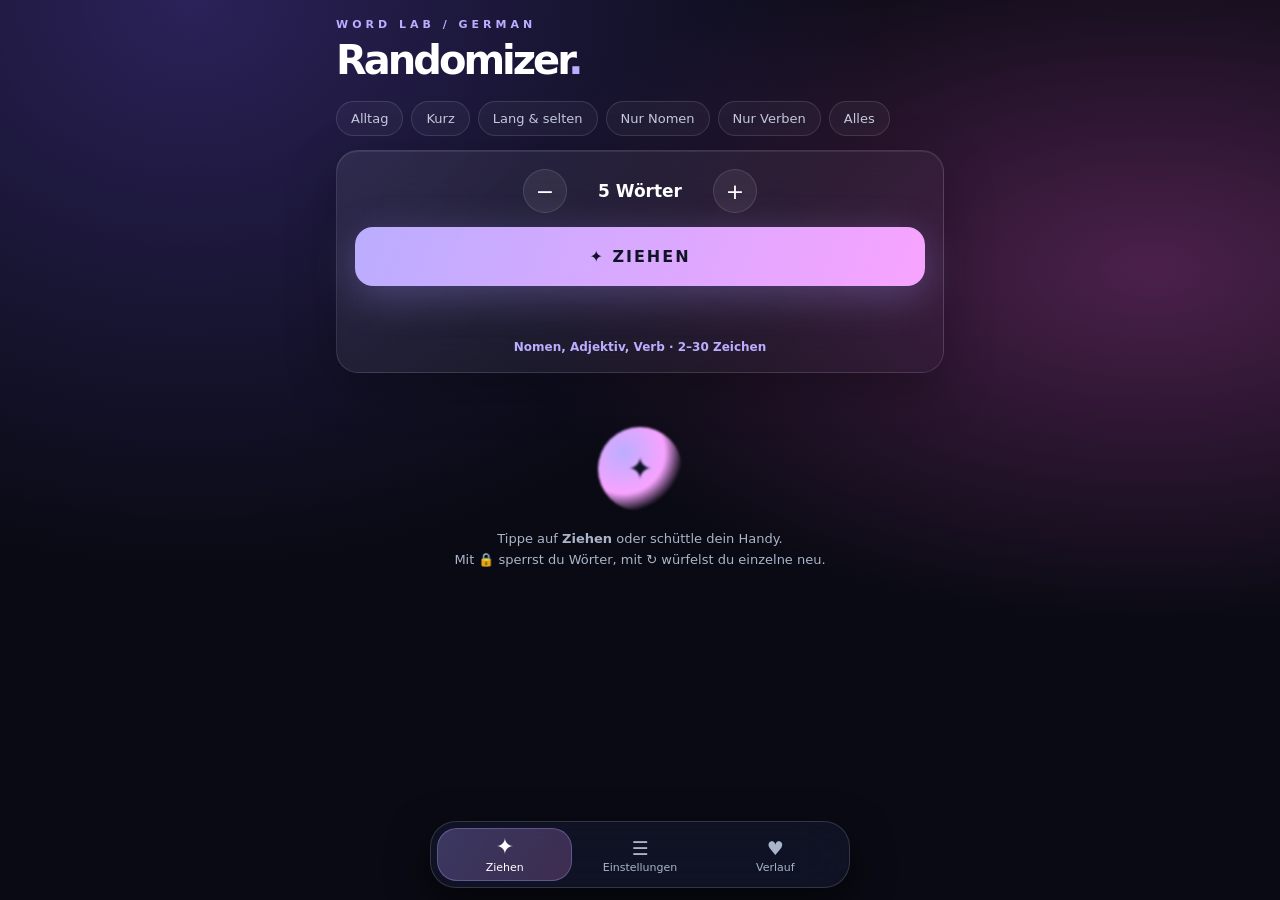
==== index.html @ 1b3cfa59 "Update print statement from 'Hello' to 'Goodbye'" ====
<!DOCTYPE html>
<html lang="de">
<head>
<meta charset="UTF-8">
<meta name="viewport" content="width=device-width,initial-scale=1,maximum-scale=1,viewport-fit=cover">
<meta name="theme-color" content="#090a13">
<title>WORD LAB</title>
<style>
:root{--h:250;--a:hsl(var(--h) 100% 84%);--b:hsl(calc(var(--h) + 45) 100% 82%);--m:#aab5ca;--l:#ffffff1f;--fs:1}
*{box-sizing:border-box;-webkit-tap-highlight-color:transparent}
body{margin:0;color:#fff;font:15px Inter,system-ui,sans-serif;min-height:100dvh;background:radial-gradient(ellipse at 15% 0,hsl(var(--h) 45% 24%),transparent 45%),radial-gradient(ellipse at 90% 30%,hsl(calc(var(--h) + 50) 40% 21%),transparent 40%),#090a13;background-attachment:fixed}
button,input{font:inherit;color:inherit}button{cursor:pointer;border:0;background:none}
.app{max-width:640px;margin:auto;padding:calc(18px + env(safe-area-inset-top)) 16px calc(110px + env(safe-area-inset-bottom))}
.logo{font-size:11px;letter-spacing:4px;color:var(--a);font-weight:800}
h1{font-size:40px;letter-spacing:-3px;margin:6px 0 16px}h1 i{color:var(--a);font-style:normal}
.v{display:none}.v.on{display:block;animation:in .4s both}
.p{padding:18px;border:1px solid var(--l);border-radius:22px;background:linear-gradient(135deg,#ffffff14,#ffffff05);backdrop-filter:blur(24px);-webkit-backdrop-filter:blur(24px);box-shadow:0 16px 50px #0004,inset 0 1px #ffffff15;margin-bottom:14px}
.row{display:flex;align-items:center;justify-content:space-between;gap:10px}
.chips{display:flex;gap:8px;overflow-x:auto;padding:2px 0 14px;scrollbar-width:none}.chips::-webkit-scrollbar{display:none}
.chip,.tg button,.seg button{padding:9px 14px;border-radius:30px;border:1px solid var(--l);background:#ffffff0a;color:#c4cadd;font-size:13px;white-space:nowrap;transition:.25s}
.chip:active,.tg button:active{transform:scale(.94)}
.chip.on,.seg button.on{color:#fff;border-color:var(--a);background:linear-gradient(120deg,hsl(var(--h) 100% 80% / .25),hsl(calc(var(--h) + 45) 100% 80% / .2))}
.sum{font-size:12px;color:var(--m);margin:12px 0 0;text-align:center}.sum b{color:var(--a);font-weight:600;cursor:pointer}
.step{display:flex;align-items:center;justify-content:center;gap:18px;margin-bottom:14px}
.step button{width:44px;height:44px;border-radius:50%;border:1px solid var(--l);background:#ffffff10;font-size:22px;transition:.2s}.step button:active{transform:scale(.85)}
.step strong{min-width:110px;text-align:center;font-size:17px}
.go{position:relative;width:100%;padding:20px;border-radius:18px;background:linear-gradient(110deg,var(--a),var(--b));color:#101426;font-weight:900;font-size:16px;letter-spacing:2px;overflow:hidden;box-shadow:0 10px 40px hsl(var(--h) 100% 80% / .3);transition:transform .15s}
.go:active{transform:scale(.97)}.go:before{content:"";position:absolute;top:0;left:-60%;width:40%;height:100%;background:linear-gradient(100deg,transparent,#fff7,transparent);transform:skewX(-20deg);animation:shine 3.5s infinite}
.go.load{opacity:.7;pointer-events:none}.go.load:after{content:"";display:inline-block;width:14px;height:14px;margin-left:10px;vertical-align:-2px;border:2px solid #1015;border-top-color:#101426;border-radius:50%;animation:rot .7s linear infinite}
.pb{height:4px;background:#ffffff12;border-radius:9px;overflow:hidden;margin-top:12px;opacity:0;transition:.3s}.pb.on{opacity:1}.pb div{height:100%;width:0;background:linear-gradient(90deg,var(--a),var(--b));transition:width .2s}
.st{font-size:12px;color:#9caac3;margin-top:10px;text-align:center;min-height:16px}
#cards{display:grid;grid-template-columns:1fr 1fr;gap:10px;margin-top:6px}
.c{position:relative;min-height:110px;display:flex;flex-direction:column;align-items:center;justify-content:center;text-align:center;padding:14px 10px 40px;border:1px solid #ffffff26;border-radius:20px;background:linear-gradient(140deg,#ffffff1a,#ffffff07);box-shadow:inset 0 1px #ffffff20,0 12px 35px #0003;overflow:hidden;cursor:pointer;animation:wi .45s both;transition:border-color .3s,box-shadow .3s}
.c .w{font-size:calc(clamp(17px,5vw,25px)*var(--fs));font-weight:850;letter-spacing:-1px;overflow-wrap:anywhere}
.c small{font-size:11px;color:#bdc9e1;margin-top:7px;line-height:1.4;display:-webkit-box;-webkit-line-clamp:3;-webkit-box-orient:vertical;overflow:hidden}
.c.spin{border-color:hsl(var(--h) 100% 80% / .5)}.c.spin .w{filter:blur(.6px);color:var(--a)}
[data-anim=reel] .spin .w{animation:slot .14s}[data-anim=flicker] .spin .w{animation:fl .14s}
.c.done{animation:pop .6s;box-shadow:0 0 40px hsl(var(--h) 100% 80% / .35),inset 0 1px #ffffff30}
.c.pin{border-color:var(--b)}
.ac{position:absolute;bottom:4px;left:0;right:0;display:flex;justify-content:center;gap:2px}.ac button{width:38px;height:34px;font-size:16px;opacity:.75;transition:.2s}.ac button:active{transform:scale(1.3)}
.empty{grid-column:1/-1;text-align:center;padding:40px 10px;color:var(--m);font-size:13px;line-height:1.6}
.orb{width:84px;height:84px;margin:0 auto 18px;border-radius:50%;background:radial-gradient(circle at 30% 30%,var(--a),var(--b) 50%,transparent 72%);filter:blur(1px);animation:fl2 4s ease-in-out infinite;display:grid;place-items:center;font-size:30px;color:#101426}
.tools{display:flex;gap:8px;margin-top:12px}.tools button{flex:1;padding:12px;border-radius:13px;background:#ffffff10;border:1px solid var(--l);font-size:13px}
details{border:1px solid var(--l);border-radius:20px;background:linear-gradient(135deg,#ffffff12,#ffffff05);margin-bottom:12px;overflow:hidden}
summary{list-style:none;padding:17px 18px;font-weight:700;display:flex;align-items:center;gap:12px;cursor:pointer}summary::-webkit-details-marker{display:none}
summary em{font-style:normal;width:30px;height:30px;border-radius:10px;display:grid;place-items:center;background:linear-gradient(135deg,hsl(var(--h) 100% 80% / .3),hsl(calc(var(--h) + 45) 100% 80% / .15))}
summary:after{content:"›";margin-left:auto;font-size:22px;color:var(--m);transition:transform .3s}details[open] summary:after{transform:rotate(90deg)}
.bd{padding:0 18px 16px;animation:in .35s both}
.lb{display:block;font-size:12px;color:#b9c5da;margin:16px 0 9px}
.sr{display:flex;justify-content:space-between;align-items:center;padding:13px 0;border-bottom:1px solid #ffffff10;font-size:14px;gap:12px}.sr:last-child{border:0}.sr small{display:block;color:var(--m);font-size:11px;margin-top:3px}
.sw{appearance:none;-webkit-appearance:none;width:46px;height:27px;background:#35394b;border-radius:30px;position:relative;flex-shrink:0;transition:.25s;cursor:pointer}
.sw:before{content:"";position:absolute;width:21px;height:21px;left:3px;top:3px;background:#fff;border-radius:50%;transition:.25s cubic-bezier(.5,1.6,.5,1)}.sw:checked{background:var(--a)}.sw:checked:before{transform:translateX(19px)}
.seg{display:flex;gap:6px;flex-wrap:wrap}
.tg{display:grid;grid-template-columns:1fr 1fr 1fr;gap:8px}.tg button{border-radius:13px;text-align:center;padding:12px 6px}.tg button.on{color:#fff;border-color:var(--a);background:linear-gradient(120deg,hsl(var(--h) 100% 80% / .25),hsl(calc(var(--h) + 45) 100% 80% / .2))}
input[type=range]{width:100%;accent-color:var(--a);height:28px}
.ri{display:flex;justify-content:space-between;color:var(--m);font-size:12px}.ri strong{color:#fff}
.fg{display:grid;grid-template-columns:1fr 1fr;gap:10px}
.fg input{width:100%;padding:12px;border-radius:12px;background:#111a2a;border:1px solid var(--l);outline:0;transition:.2s}.fg input:focus{border-color:var(--a)}.fg span{font-size:11px;color:var(--m);display:block;margin-bottom:6px}
.sw2 button{width:36px;height:36px;padding:0;border-radius:50%}
.btn{width:100%;padding:13px;border-radius:13px;background:#ffffff10;border:1px solid var(--l);margin-top:10px;font-size:14px}.btn.red{color:#ff9aa8}
.hr{display:flex;align-items:center;gap:12px;padding:13px 4px;border-bottom:1px solid #ffffff10;cursor:pointer;animation:in .4s both}.hr b{font-size:16px}.hr small{margin-left:auto;color:var(--m);font-size:11px;text-align:right}
nav{position:fixed;left:50%;bottom:calc(12px + env(safe-area-inset-bottom));transform:translateX(-50%);width:min(92vw,420px);display:grid;grid-template-columns:repeat(3,1fr);padding:6px;border-radius:26px;border:1px solid #ffffff25;background:#12162acc;backdrop-filter:blur(26px);-webkit-backdrop-filter:blur(26px);box-shadow:0 14px 40px #0008;z-index:20}
nav button{position:relative;z-index:1;padding:9px 0 7px;font-size:11px;color:var(--m);display:flex;flex-direction:column;align-items:center;gap:2px;transition:.3s}nav button span{font-size:19px;transition:.3s}nav button.on{color:#fff}nav button.on span{transform:translateY(-2px) scale(1.15)}
nav i{position:absolute;top:6px;bottom:6px;left:6px;width:calc((100% - 12px)/3);border-radius:20px;background:linear-gradient(120deg,hsl(var(--h) 100% 80% / .28),hsl(calc(var(--h) + 45) 100% 80% / .2));border:1px solid hsl(var(--h) 100% 80% / .35);transform:translateX(calc(var(--i)*100%));transition:transform .45s cubic-bezier(.5,1.4,.5,1)}
#ov{position:fixed;inset:0;z-index:50;background:#0008;backdrop-filter:blur(4px);display:none;align-items:flex-end;justify-content:center}#ov.on{display:flex;animation:fi .25s}
#sh{width:min(100%,640px);background:#12162a;border:1px solid #ffffff25;border-radius:28px 28px 0 0;padding:14px 20px calc(24px + env(safe-area-inset-bottom));animation:up .4s cubic-bezier(.2,1,.3,1)}
#sh .gr{width:40px;height:4px;border-radius:4px;background:#ffffff30;margin:0 auto 18px}#sh h3{font-size:34px;letter-spacing:-2px;margin:0 0 8px;overflow-wrap:anywhere}
#sh p{color:#c4cadd;line-height:1.6;margin:8px 0}.fa{display:flex;gap:8px;flex-wrap:wrap;margin:12px 0}.fa span{font-size:12px;padding:6px 11px;border-radius:20px;background:#ffffff10}
.ba{display:grid;grid-template-columns:1fr 1fr;gap:8px;margin-top:14px}.ba button,.ba a{padding:13px;border-radius:13px;background:#ffffff10;border:1px solid var(--l);text-align:center;color:#fff;text-decoration:none;font-size:14px}
#toast{position:fixed;left:50%;bottom:calc(100px + env(safe-area-inset-bottom));transform:translate(-50%,20px);padding:11px 18px;border-radius:30px;background:#222844;border:1px solid #ffffff25;font-size:13px;opacity:0;pointer-events:none;transition:.35s;z-index:60}#toast.on{opacity:1;transform:translate(-50%,0)}
@keyframes in{from{opacity:0;transform:translateY(12px)}}@keyframes fi{from{opacity:0}}@keyframes up{from{transform:translateY(100%)}}
@keyframes wi{from{opacity:0;transform:translateY(16px) scale(.94);filter:blur(5px)}}@keyframes slot{from{transform:translateY(-70%);opacity:0}}@keyframes fl{from{opacity:.2}}
@keyframes pop{40%{transform:scale(1.06)}}@keyframes shine{0%,60%{left:-60%}100%{left:130%}}@keyframes rot{to{transform:rotate(360deg)}}@keyframes fl2{50%{transform:translateY(-8px) scale(1.06)}}
@media(max-width:360px){#cards{grid-template-columns:1fr}}
@media(prefers-reduced-motion:reduce){*,:before,:after{animation-duration:.01ms!important;transition-duration:.01ms!important}}
</style>
</head>
<body>
<main class="app">

<section class="v on" id="v0">
 <div class="logo">WORD LAB / GERMAN</div>
 <h1>Randomizer<i>.</i></h1>
 <div class="chips" id="pre"></div>
 <div class="p">
  <div class="step"><button id="m">−</button><strong id="am"></strong><button id="pl">+</button></div>
  <button class="go" id="go">✦ ZIEHEN</button>
  <div class="pb" id="pb"><div></div></div>
  <div class="st" id="st"></div>
  <div class="sum" id="sum"></div>
 </div>
 <div id="cards" data-anim="reel"></div>
 <div class="tools" id="tools" style="display:none"><button id="cp">Kopieren</button><button id="sh2">Teilen</button></div>
</section>

<section class="v" id="v1">
 <div class="logo">EINSTELLUNGEN</div>
 <h1>Dein Stil<i>.</i></h1>

 <details open><summary><em>◧</em>Grundlagen</summary><div class="bd">
  <span class="lb">Wortarten</span>
  <div class="tg" id="tt">
   <button data-t="noun">Nomen</button><button data-t="adjective">Adjektive</button><button data-t="verb">Verben</button>
   <button data-t="adverb">Adverbien</button><button data-t="other">Sonstige</button><button data-t="all">Alle</button>
  </div>
  <span class="lb">Anzahl der Wörter</span>
  <input type="range" min="1" max="30" data-k="amount"><div class="ri"><span>1</span><strong id="amL"></strong><span>30</span></div>
  <span class="lb">Wortauswahl</span>
  <div class="seg" data-k="freq"><button data-v="all">Zufällig</button><button data-v="common">Bekannt</button><button data-v="rare">Selten &amp; lang</button></div>
 </div></details>

 <details><summary><em>⌕</em>Filter</summary><div class="bd">
  <span class="lb">Mindestlänge</span>
  <input type="range" min="2" max="30" data-k="min"><div class="ri"><span>2</span><strong id="miL"></strong><span>30</span></div>
  <span class="lb">Höchstlänge</span>
  <input type="range" min="2" max="30" data-k="max"><div class="ri"><span>2</span><strong id="maL"></strong><span>30</span></div>
  <span class="lb">Umlaute &amp; ß</span>
  <div class="seg" data-k="uml"><button data-v="all">Egal</button><button data-v="with">Mit</button><button data-v="without">Ohne</button></div>
  <span class="lb">Buchstaben-Muster</span>
  <div class="fg">
   <label><span>Beginnt mit</span><input data-k="starts" maxlength="8" autocapitalize="off" spellcheck="false"></label>
   <label><span>Endet auf</span><input data-k="ends" maxlength="8" autocapitalize="off" spellcheck="false"></label>
   <label><span>Enthält</span><input data-k="has" maxlength="8" autocapitalize="off" spellcheck="false"></label>
   <label><span>Ohne Buchstaben</span><input data-k="excl" maxlength="12" autocapitalize="off" spellcheck="false"></label>
  </div>
 </div></details>

 <details><summary><em>✎</em>Darstellung</summary><div class="bd">
  <div class="sr">Bedeutung anzeigen<input class="sw" type="checkbox" data-k="meaning"></div>
  <div class="sr">Wortart anzeigen<input class="sw" type="checkbox" data-k="showType"></div>
  <span class="lb">Textgröße</span>
  <input type="range" min="80" max="140" step="10" data-k="size"><div class="ri"><span>klein</span><strong id="szL"></strong><span>groß</span></div>
  <span class="lb">Akzentfarbe</span>
  <div class="seg sw2" data-k="hue">
   <button data-v="250" style="background:hsl(250 90% 72%)"></button><button data-v="200" style="background:hsl(200 90% 65%)"></button><button data-v="155" style="background:hsl(155 70% 60%)"></button><button data-v="330" style="background:hsl(330 90% 72%)"></button><button data-v="35" style="background:hsl(35 95% 65%)"></button>
  </div>
 </div></details>

 <details><summary><em>◎</em>Animation &amp; Feedback</summary><div class="bd">
  <span class="lb">Zieh-Animation</span>
  <div class="seg" data-k="anim"><button data-v="reel">Walze</button><button data-v="flicker">Flackern</button><button data-v="none">Sofort</button></div>
  <span class="lb">Tempo</span>
  <div class="seg" data-k="speed"><button data-v="0.6">Ruhig</button><button data-v="1">Normal</button><button data-v="1.8">Schnell</button></div>
  <div class="sr" style="margin-top:8px">Vibration beim Einrasten<input class="sw" type="checkbox" data-k="haptic"></div>
  <div class="sr"><div>Schütteln zum Ziehen<small>Handy schütteln statt tippen</small></div><input class="sw" type="checkbox" data-k="shake"></div>
  <div class="sr"><div>Wörter vorlesen<small>Neue Wörter automatisch sprechen</small></div><input class="sw" type="checkbox" data-k="speak"></div>
 </div></details>

 <details><summary><em>⚙</em>Erweitert</summary><div class="bd">
  <div class="sr"><div>Keine doppelten Wörter<small>Innerhalb einer Ziehung</small></div><input class="sw" type="checkbox" data-k="unique"></div>
  <div class="sr"><div>Wiederholungsschutz<small>Keine Wörter aus dem Verlauf</small></div><input class="sw" type="checkbox" data-k="fresh"></div>
  <div class="sr"><div>Grundform bevorzugen<small>Gebeugte Formen ausblenden</small></div><input class="sw" type="checkbox" data-k="base"></div>
  <span class="lb">Wortquellen</span>
  <div class="sr">Spielwörter <small style="display:inline">· Hauptquelle</small><input class="sw" type="checkbox" data-k="srcSpiel"></div>
  <div class="sr">ENZ <small style="display:inline">· Fallback, ohne Wortart</small><input class="sw" type="checkbox" data-k="srcEnz"></div>
  <button class="btn" id="cc">Zwischenspeicher löschen</button>
  <button class="btn red" id="rs">Einstellungen zurücksetzen</button>
  <p class="st">Quellen: <a style="color:var(--a)" href="https://github.com/marekventur/spielwoerter">Spielwörter</a> · <a style="color:var(--a)" href="https://github.com/enz/german-wordlist">ENZ</a></p>
 </div></details>
</section>

<section class="v" id="v2">
 <div class="logo">VERLAUF</div>
 <h1>Gesammelt<i>.</i></h1>
 <div class="chips"><button class="chip on" id="hA">Alle</button><button class="chip" id="hF">♥ Merkliste</button><button class="chip" id="hC">Verlauf leeren</button></div>
 <div id="hl"></div>
</section>
</main>

<nav id="nav"><i></i>
 <button class="on" data-n="0"><span>✦</span>Ziehen</button>
 <button data-n="1"><span>☰</span>Einstellungen</button>
 <button data-n="2"><span>♥</span>Verlauf</button>
</nav>
<div id="ov"><div id="sh"></div></div>
<div id="toast"></div>

<script>
"use strict";
const $=id=>document.getElementById(id),QA=s=>[...document.querySelectorAll(s)];
const ALL=["noun","adjective","verb","adverb","other"];
const D={types:["noun","adjective","verb"],amount:5,min:2,max:30,starts:"",has:"",ends:"",excl:"",uml:"all",freq:"all",unique:true,fresh:false,base:false,meaning:true,showType:true,anim:"reel",speed:1,haptic:true,shake:false,speak:false,hue:250,size:100,srcSpiel:true,srcEnz:true};
const SOURCES={
 spiel:{name:"Spielwörter",url:"https://raw.githubusercontent.com/marekventur/spielwoerter/main/wordlist_accepted.jsonl",format:"jsonl"},
 enz:{name:"ENZ",url:"https://raw.githubusercontent.com/enz/german-wordlist/main/words",format:"txt"}};
const TN={noun:"Nomen",adjective:"Adjektiv",verb:"Verb",adverb:"Adverb",other:"Sonstige",unknown:"Wortart unbekannt"};
const PR={"Alltag":{max:8,freq:"common"},"Kurz":{max:5},"Lang & selten":{min:12,freq:"rare"},"Nur Nomen":{types:["noun"]},"Nur Verben":{types:["verb"]},"Alles":{types:ALL}};

let S,H=[],F=[],cur=[],P=[],db=[],src="",busy=false,gen=0,timers=[],hf=false,lastShake=0;
const ld=(k,d)=>{try{return (v=>v==null?d:v)(JSON.parse(localStorage.getItem(k)))}catch{return d}};
const sv=(k,v)=>{try{localStorage.setItem(k,JSON.stringify(v))}catch{}};
S={...D,...ld("wl_s",{})};H=ld("wl_h",[]);F=ld("wl_f",[]);
const esc=v=>String(v).replace(/[&<>"']/g,c=>({"&":"&amp;","<":"&lt;",">":"&gt;",'"':"&quot;","'":"&#039;"}[c]));
const ri=n=>{const a=new Uint32Array(1);crypto.getRandomValues(a);return Math.floor(a[0]/4294967296*n)};
let tt;const toast=m=>{const t=$("toast");t.textContent=m;t.classList.add("on");clearTimeout(tt);tt=setTimeout(()=>t.classList.remove("on"),1800)};
const buzz=n=>S.haptic&&navigator.vibrate&&navigator.vibrate(n);

/* ---------- INDEXEDDB ---------- */
const openDB=()=>new Promise((res,rej)=>{const r=indexedDB.open("WordLabV2",1);r.onupgradeneeded=()=>r.result.createObjectStore("lists");r.onsuccess=()=>res(r.result);r.onerror=()=>rej(r.error)});
async function cacheGet(k){try{const d=await openDB();return await new Promise(r=>{const q=d.transaction("lists").objectStore("lists").get(k);q.onsuccess=()=>r(q.result||null);q.onerror=()=>r(null)})}catch{return null}}
async function cacheSet(k,v){try{const d=await openDB();await new Promise((res,rej)=>{const t=d.transaction("lists","readwrite");t.objectStore("lists").put(v,k);t.oncomplete=res;t.onerror=()=>rej(t.error)})}catch{}}

/* ---------- PARSING & LOADING ---------- */
function detectType(d){d=(d||"").toLowerCase();
 if(/^(subst|nomen)|\b(nomen|substantiv)\b/.test(d))return"noun";if(/^adj\.|\badjektiv\b/.test(d))return"adjective";
 if(/^verb\b|\bverb\b/.test(d))return"verb";if(/^adv\.|\badverb\b/.test(d))return"adverb";return"unknown"}
function parseLine(line,f,source){
 if(!line.trim())return null;
 if(f==="jsonl"){try{const i=JSON.parse(line);if(!i.word)return null;return{word:i.word,type:detectType(i.description),description:i.description||"",base:i.base||null,source}}catch{return null}}
 const w=line.trim();if(!/^[a-zäöüß]{2,}$/i.test(w))return null;
 return{word:w,type:"unknown",description:"",base:null,source}}
const prog=(p,t)=>{$("pb").classList.add("on");$("pb").firstChild.style.width=p+"%";if(t)$("st").textContent=t;if(busy&&p<100)$("go").textContent="LÄDT "+Math.round(p)+" %"};
const err=m=>{$("st").textContent=m;$("st").style.color="#ff9aa8";toast("Fehler – siehe Hinweis unter dem Button")};
async function downloadSource(key){
 const s=SOURCES[key];
 let r;try{r=await fetch(s.url,{cache:"no-store"})}catch(e){r=await fetch(s.url)}
 if(!r.ok)throw Error("HTTP "+r.status);
 const total=Number(r.headers.get("content-length"))||0,rd=r.body.getReader(),dec=new TextDecoder("utf-8");
 let left="",words=[],got=0,last=0;
 for(;;){const{done,value}=await rd.read();if(done)break;
  got+=value.length;left+=dec.decode(value,{stream:true});
  const lines=left.split("\n");left=lines.pop()||"";
  for(const l of lines){const i=parseLine(l,s.format,key);if(i)words.push(i)}
  const n=Date.now();if(n-last>300){prog(total?Math.min(99,got/total*100):30,s.name+" wird geladen … "+Math.round(got/1024)+" KB");last=n}}
 left+=dec.decode();if(left){const i=parseLine(left,s.format,key);if(i)words.push(i)}
 if(words.length<100)throw Error("Keine gültige Wortliste erhalten.");
 prog(100);await cacheSet(key,words);return words}
async function loadSource(key){
 const c=await cacheGet(key);
 if(Array.isArray(c)&&c.length>100){if(key==="spiel")for(let i=0;i<c.length;i++){const w=c[i];if(w.description)w.type=detectType(w.description)}
  prog(100,SOURCES[key].name+" aus Zwischenspeicher geladen");return c}
 return downloadSource(key)}

/* ---------- FILTER ---------- */
function filt(ws){
 const T=S.types;if(!T.length)throw Error("Bitte mindestens eine Wortart wählen.");
 const all=T.length===5,st=S.starts.trim().toLowerCase(),en=S.ends.trim().toLowerCase(),has=S.has.trim().toLowerCase(),ex=[...S.excl.toLowerCase().replace(/[^a-zäöüß]/g,"")];
 return ws.filter(it=>{const w=it.word,l=w.length,lw=w.toLowerCase();
  if(l<S.min||l>S.max)return 0;
  if(S.base&&it.base)return 0;
  if(it.type==="unknown"){if(!all)return 0}else if(!T.includes(it.type))return 0;
  if(S.freq==="common"&&(!it.description||l>12))return 0;
  if(S.freq==="rare"&&l<9)return 0;
  if(S.uml==="with"&&!/[äöüß]/i.test(w))return 0;
  if(S.uml==="without"&&/[äöüß]/i.test(w))return 0;
  if(st&&!lw.startsWith(st))return 0;if(en&&!lw.endsWith(en))return 0;if(has&&!lw.includes(has))return 0;
  if(ex.length&&ex.some(c=>lw.includes(c)))return 0;
  return 1})}
async function loadDB(){
 const sel=[];if(S.srcSpiel)sel.push("spiel");if(S.srcEnz)sel.push("enz");
 if(!sel.length)throw Error("Mindestens eine Quelle aktivieren (Einstellungen › Erweitert).");
 const errs=[];db=[];
 for(const k of sel){
  try{$("st").textContent=SOURCES[k].name+" wird vorbereitet …";
   const w=await loadSource(k);for(let i=0;i<w.length;i++)db.push(w[i]);
   const f=filt(db);if(f.length){src=k;return f}
   errs.push(SOURCES[k].name+": keine passenden Wörter.")}
  catch(e){errs.push(SOURCES[k].name+": "+e.message)}}
 throw Error("Keine passenden Wörter. "+errs.join(" / "))}

/* ---------- DRAW ---------- */
function pick(n,pool,used){
 const seen=S.fresh?new Set(H.map(h=>h.word)):null,out=[];let g=0;
 while(out.length<n&&g++<n*80+300){const it=pool[ri(pool.length)];
  if(S.unique&&used.has(it.word))continue;if(seen&&seen.has(it.word))continue;
  used.add(it.word);out.push(it)}
 return out}
const det=it=>{const v=[];if(S.showType)v.push(TN[it.type]||"Wort");if(S.meaning&&it.description)v.push(it.description);return v.join(" · ")};
const isF=it=>F.some(f=>f.word===it.word);
const cardHTML=(c,i)=>`<div class="c${c.pin?" pin":""}" data-i="${i}"><div class="w">${esc(c.it.word)}</div><small>${esc(det(c.it))}</small><div class="ac"><button data-a="p" aria-label="Sperren">${c.pin?"🔒":"🔓"}</button><button data-a="r" aria-label="Neu würfeln">↻</button><button data-a="f" aria-label="Merken">${isF(c.it)?"♥":"♡"}</button></div></div>`;
function render(){
 $("cards").dataset.anim=S.anim;
 $("cards").innerHTML=cur.length?cur.map(cardHTML).join(""):`<div class="empty"><div class="orb">✦</div>Tippe auf <b>Ziehen</b> oder schüttle dein Handy.<br>Mit 🔒 sperrst du Wörter, mit ↻ würfelst du einzelne neu.</div>`;
 $("tools").style.display=cur.length?"flex":"none"}
function spin(i,fin){
 const c=document.querySelector(`.c[data-i="${i}"]`);if(!c)return;
 const w=c.querySelector(".w"),s=c.querySelector("small"),my=gen,max=S.anim==="none"?0:10+i*3;let t=0;
 c.classList.add("spin");s.textContent="";
 const step=()=>{if(my!==gen)return;
  if(t>=max){w.textContent=fin.word;s.textContent=det(fin);c.classList.remove("spin");c.classList.add("done");
   setTimeout(()=>c.classList.remove("done"),700);buzz(12);if(S.speak)say(fin.word);return}
  w.textContent=P[ri(P.length)].word;w.style.animation="none";void w.offsetWidth;w.style.animation="";
  t++;timers.push(setTimeout(step,(45+t*t*3.2)/S.speed))};
 timers.push(setTimeout(step,i*150/S.speed))}
function addH(items){H.unshift(...items.map(i=>({...i,ts:Date.now()})));if(H.length>300)H.length=300;sv("wl_h",H)}
async function go(){
 if(busy)return;busy=true;const b=$("go");b.classList.add("load");b.textContent="LÄDT";$("st").style.color="";$("st").textContent="Wortliste wird vorbereitet … (beim ersten Mal ca. 55 MB)";
 try{
  P=await loadDB();
  const keep=Array.from({length:S.amount},(_,i)=>cur[i]&&cur[i].pin?cur[i]:null);
  const used=new Set(keep.filter(Boolean).map(c=>c.it.word));
  const need=keep.filter(x=>!x).length,nw=pick(need,P,used);
  if(!nw.length&&!used.size)throw Error("Zu wenige passende Wörter – lockere die Filter.");
  let k=0;
  cur=keep.map(c=>c||(nw[k]?{it:nw[k++]}:null)).filter(Boolean);
  gen++;timers.forEach(clearTimeout);timers=[];
  render();
  const newIdx=cur.map((c,i)=>i).filter(i=>!cur[i].pin);
  newIdx.forEach(i=>spin(i,cur[i].it));
  addH(newIdx.map(i=>cur[i].it));
  $("st").textContent=P.length.toLocaleString("de-DE")+" passende Wörter · "+SOURCES[src].name;
  setTimeout(()=>$("pb").classList.remove("on"),600);
 }catch(e){err(e.message||String(e));$("pb").classList.remove("on")}
 finally{busy=false;b.classList.remove("load");b.textContent="✦ ZIEHEN"}}
function reroll(i){
 try{P=filt(db.length?db:cur.map(c=>c.it));const used=new Set(cur.map(c=>c.it.word)),n=pick(1,P,used)[0];
  if(!n)return toast("Keine weiteren Wörter");
  gen++;cur[i]={it:n,pin:false};render();spin(i,n);addH([n])}catch(e){toast(e.message)}}
function toggleFav(it){const x=F.findIndex(f=>f.word===it.word);
 if(x>=0)F.splice(x,1);else F.unshift({word:it.word,type:it.type,description:it.description,base:it.base,ts:Date.now()});
 sv("wl_f",F);buzz(8);toast(x>=0?"Aus Merkliste entfernt":"Gemerkt ♥")}

/* ---------- SHEET ---------- */
function say(w){try{const u=new SpeechSynthesisUtterance(w);u.lang="de-DE";speechSynthesis.cancel();speechSynthesis.speak(u)}catch{}}
function sheet(it){
 const syl=(it.word.toLowerCase().match(/(?:[aeiouyäöü]+)/g)||[]).length||1;
 $("sh").innerHTML=`<div class="gr"></div><h3>${esc(it.word)}</h3>
 <div class="fa"><span>${TN[it.type]||"Wort"}</span><span>${it.word.length} Buchstaben</span><span>≈ ${syl} Silben</span>${it.base?`<span>Grundform: ${esc(it.base)}</span>`:""}</div>
 ${it.description?`<p>${esc(it.description)}</p>`:`<p style="color:var(--m)">Zu diesem Wort liefert die Liste keine Bedeutung.</p>`}
 <p style="color:var(--m);font-size:12px">Rückwärts: ${esc([...it.word].reverse().join(""))}</p>
 <div class="ba"><button id="s1">🔊 Vorlesen</button><button id="s2">${isF(it)?"♥ Gemerkt":"♡ Merken"}</button>
 <a target="_blank" rel="noopener" href="https://www.duden.de/suchen/dudenonline/${encodeURIComponent(it.word)}">Duden ↗</a>
 <a target="_blank" rel="noopener" href="https://de.wiktionary.org/wiki/${encodeURIComponent(it.word)}">Wiktionary ↗</a></div>`;
 $("ov").classList.add("on");
 $("s1").onclick=()=>say(it.word);
 $("s2").onclick=()=>{toggleFav(it);sheet(it);render();hist()}}
$("ov").onclick=e=>{if(e.target.id==="ov")$("ov").classList.remove("on")};

/* ---------- HISTORY ---------- */
function hist(){
 const l=hf?F:H;
 $("hA").classList.toggle("on",!hf);$("hF").classList.toggle("on",hf);
 $("hl").innerHTML=l.length?l.slice(0,150).map((it,i)=>`<div class="hr" style="animation-delay:${Math.min(i,12)*25}ms" data-i="${i}"><b>${esc(it.word)}</b><small>${TN[it.type]||""}<br>${new Date(it.ts).toLocaleString("de-DE",{day:"2-digit",month:"2-digit",hour:"2-digit",minute:"2-digit"})}</small></div>`).join(""):`<div class="empty">${hf?"Noch nichts gemerkt. Tippe bei einem Wort auf ♡.":"Noch keine Wörter gezogen."}</div>`}
$("hl").onclick=e=>{const r=e.target.closest(".hr");if(r)sheet((hf?F:H)[r.dataset.i])};
$("hA").onclick=()=>{hf=false;hist()};$("hF").onclick=()=>{hf=true;hist()};
$("hC").onclick=()=>{H=[];sv("wl_h",H);hist();toast("Verlauf geleert")};

/* ---------- SETTINGS UI ---------- */
const sumTxt=()=>{const t=S.types.length===5?"Alle Wortarten":S.types.map(x=>TN[x]).join(", ");
 const n=["starts","has","ends","excl"].filter(k=>S[k].trim()).length+(S.uml!=="all")+(S.freq!=="all");
 return`<b onclick="show(1)">${t} · ${S.min}–${S.max} Zeichen${n?" · +"+n+" Filter":""}</b>`};
function upd(k){
 if(S.min>S.max){if(k==="min")S.max=S.min;else S.min=S.max}
 sv("wl_s",S);sync()}
function sync(){
 QA("[data-k]").forEach(el=>{const v=S[el.dataset.k];
  if(el.classList.contains("seg"))[...el.children].forEach(b=>b.classList.toggle("on",b.dataset.v==v));
  else if(el.type==="checkbox")el.checked=v;else if(el.value!=v)el.value=v});
 QA("[data-t]").forEach(b=>b.classList.toggle("on",b.dataset.t==="all"?S.types.length===5:S.types.includes(b.dataset.t)));
 const r=document.documentElement.style;r.setProperty("--h",S.hue);r.setProperty("--fs",S.size/100);
 $("am").textContent=S.amount+(S.amount===1?" Wort":" Wörter");$("amL").textContent=$("am").textContent;
 $("miL").textContent=S.min+" Zeichen";$("maL").textContent=S.max+" Zeichen";$("szL").textContent=S.size+" %";
 $("sum").innerHTML=sumTxt();$("cards").dataset.anim=S.anim;
 QA("#pre .chip").forEach(c=>c.classList.remove("on"))}
QA("[data-k]").forEach(el=>{const k=el.dataset.k;
 if(el.classList.contains("seg"))el.onclick=e=>{const b=e.target.closest("button");if(!b)return;S[k]=isNaN(b.dataset.v)?b.dataset.v:+b.dataset.v;buzz(6);upd(k)};
 else if(el.type==="checkbox")el.onchange=()=>{S[k]=el.checked;buzz(6);if(k==="shake"&&S.shake)askMotion();upd(k)};
 else el.oninput=()=>{S[k]=el.type==="range"?+el.value:el.value;upd(k)}});
$("tt").onclick=e=>{const b=e.target.closest("button");if(!b)return;const t=b.dataset.t;
 if(t==="all")S.types=S.types.length===5?[]:ALL.slice();
 else S.types=S.types.includes(t)?S.types.filter(x=>x!==t):[...S.types,t];buzz(6);upd()};
$("pre").innerHTML=Object.keys(PR).map(n=>`<button class="chip" data-p="${esc(n)}">${esc(n)}</button>`).join("");
$("pre").onclick=e=>{const b=e.target.closest(".chip");if(!b)return;
 S={...S,types:D.types,min:2,max:30,freq:"all",starts:"",has:"",ends:"",excl:"",uml:"all",...PR[b.dataset.p]};upd();b.classList.add("on");toast("Profil: "+b.dataset.p)};
$("m").onclick=()=>{S.amount=Math.max(1,S.amount-1);buzz(6);upd()};
$("pl").onclick=()=>{S.amount=Math.min(30,S.amount+1);buzz(6);upd()};
$("rs").onclick=()=>{S={...D};upd();toast("Zurückgesetzt")};
$("cc").onclick=async()=>{try{const d=await openDB();await new Promise((res,rej)=>{const t=d.transaction("lists","readwrite");t.objectStore("lists").clear();t.oncomplete=res;t.onerror=()=>rej()});db=[];toast("Zwischenspeicher gelöscht")}catch{toast("Löschen fehlgeschlagen")}};

/* ---------- NAV / EVENTS ---------- */
function show(n){
 QA(".v").forEach((v,i)=>v.classList.toggle("on",i===n));
 QA("#nav button").forEach((b,i)=>b.classList.toggle("on",i===n));
 $("nav").style.setProperty("--i",n);scrollTo({top:0,behavior:"smooth"});if(n===2)hist()}
QA("#nav button").forEach(b=>b.onclick=()=>{buzz(6);show(+b.dataset.n)});
$("go").onclick=go;
$("cards").onclick=e=>{const c=e.target.closest(".c");if(!c)return;const i=+c.dataset.i,a=e.target.closest("button");
 if(!a)return sheet(cur[i].it);
 if(a.dataset.a==="p"){cur[i].pin=!cur[i].pin;buzz(10);c.classList.toggle("pin",cur[i].pin);a.textContent=cur[i].pin?"🔒":"🔓"}
 if(a.dataset.a==="r")reroll(i);
 if(a.dataset.a==="f"){toggleFav(cur[i].it);a.textContent=isF(cur[i].it)?"♥":"♡"}};
const txt=()=>cur.map(c=>c.it.word+(det(c.it)?" — "+det(c.it):"")).join("\n");
$("cp").onclick=async()=>{try{await navigator.clipboard.writeText(txt());toast("Kopiert")}catch{toast("Kopieren nicht verfügbar")}};
$("sh2").onclick=async()=>{try{navigator.share?await navigator.share({title:"WORD LAB",text:txt()}):(await navigator.clipboard.writeText(txt()),toast("Kopiert"))}catch{}};

/* ---------- SHAKE ---------- */
function askMotion(){if(typeof DeviceMotionEvent!=="undefined"&&typeof DeviceMotionEvent.requestPermission==="function")
 DeviceMotionEvent.requestPermission().then(r=>{if(r!=="granted"){S.shake=false;upd()}}).catch(()=>{})}
addEventListener("devicemotion",e=>{if(!S.shake||!$("v0").classList.contains("on"))return;const a=e.accelerationIncludingGravity;if(!a)return;
 const m=Math.abs(a.x)+Math.abs(a.y)+Math.abs(a.z),t=Date.now();if(m>40&&t-lastShake>1800){lastShake=t;go()}});

addEventListener("error",e=>err("Fehler: "+e.message));addEventListener("unhandledrejection",e=>err("Fehler: "+(e.reason&&e.reason.message||e.reason)));
sync();render();
</script>
</body>
</html>
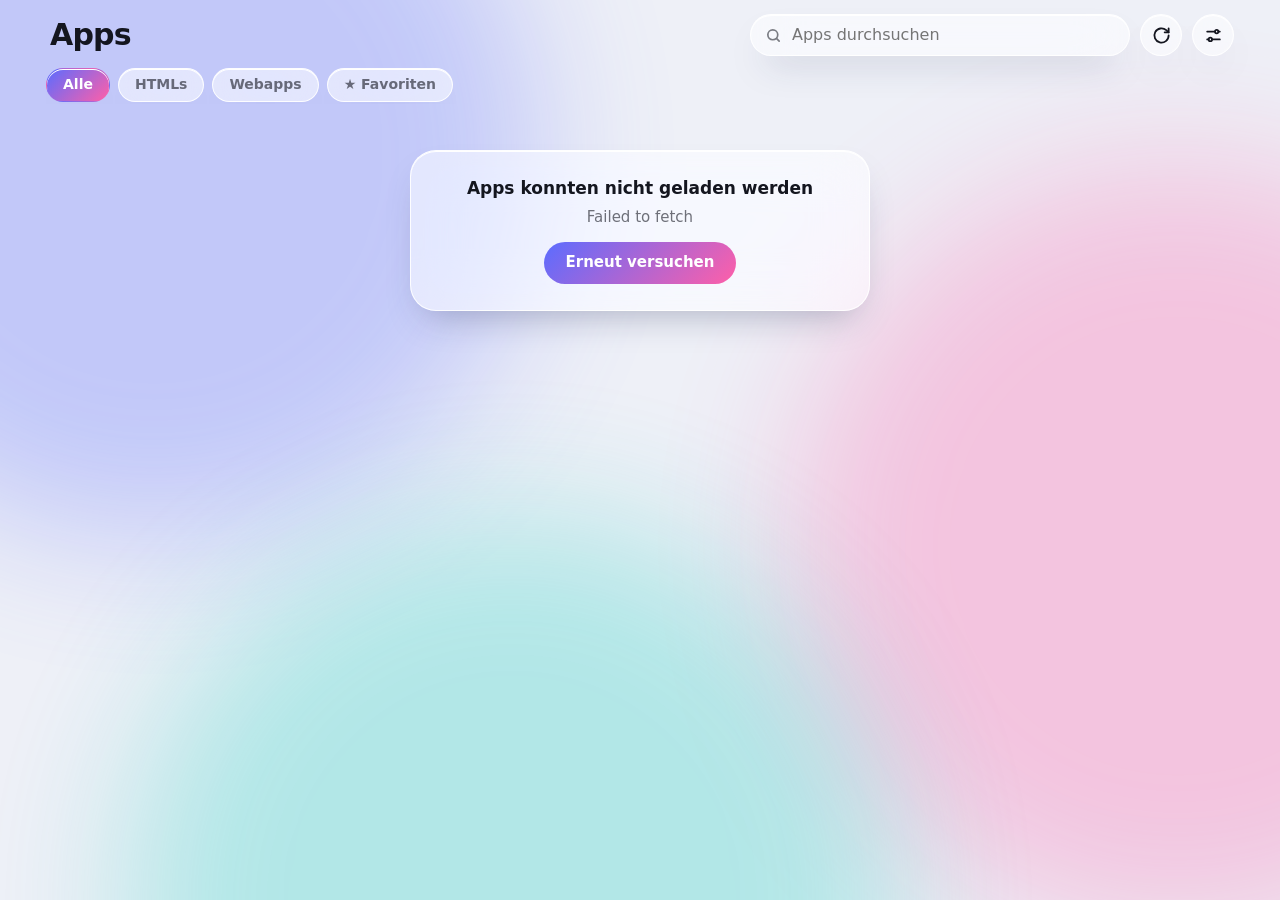
==== commit 94be30ab: "Update fmt.Println message from 'Hello' to 'Goodbye'" ====
--- a/index.html
+++ b/index.html
@@ -1,396 +1,461 @@
 <!DOCTYPE html>
 <html lang="de">
 <head>
-<meta charset="UTF-8">
-<meta name="viewport" content="width=device-width,initial-scale=1,maximum-scale=1,viewport-fit=cover">
-<meta name="theme-color" content="#090a13">
-<title>WORD LAB</title>
+<meta charset="utf-8">
+<meta name="viewport" content="width=device-width, initial-scale=1, viewport-fit=cover">
+<meta name="apple-mobile-web-app-capable" content="yes">
+<meta name="mobile-web-app-capable" content="yes">
+<meta name="apple-mobile-web-app-status-bar-style" content="black-translucent">
+<meta name="apple-mobile-web-app-title" content="Apps">
+<meta name="theme-color" content="#0b0d14">
+<title>App Library</title>
 <style>
-:root{--h:250;--a:hsl(var(--h) 100% 84%);--b:hsl(calc(var(--h) + 45) 100% 82%);--m:#aab5ca;--l:#ffffff1f;--fs:1}
+:root{--bg:#0b0d14;--tx:#f4f5fa;--tx2:rgba(244,245,250,.62);--glass:rgba(255,255,255,.09);--glass2:rgba(255,255,255,.16);--bd:rgba(255,255,255,.18);--hi:rgba(255,255,255,.35);--sh:0 18px 40px -14px rgba(0,0,0,.65);--b1:#5b6cff;--b2:#ff5fa8;--b3:#27d3c3;color-scheme:dark}
+:root[data-theme=light]{--bg:#eef0f7;--tx:#14161f;--tx2:rgba(20,22,31,.6);--glass:rgba(255,255,255,.55);--glass2:rgba(255,255,255,.8);--bd:rgba(255,255,255,.9);--hi:#fff;--sh:0 18px 36px -16px rgba(40,50,90,.35);color-scheme:light}
 *{box-sizing:border-box;-webkit-tap-highlight-color:transparent}
-body{margin:0;color:#fff;font:15px Inter,system-ui,sans-serif;min-height:100dvh;background:radial-gradient(ellipse at 15% 0,hsl(var(--h) 45% 24%),transparent 45%),radial-gradient(ellipse at 90% 30%,hsl(calc(var(--h) + 50) 40% 21%),transparent 40%),#090a13;background-attachment:fixed}
-button,input{font:inherit;color:inherit}button{cursor:pointer;border:0;background:none}
-.app{max-width:640px;margin:auto;padding:calc(18px + env(safe-area-inset-top)) 16px calc(110px + env(safe-area-inset-bottom))}
-.logo{font-size:11px;letter-spacing:4px;color:var(--a);font-weight:800}
-h1{font-size:40px;letter-spacing:-3px;margin:6px 0 16px}h1 i{color:var(--a);font-style:normal}
-.v{display:none}.v.on{display:block;animation:in .4s both}
-.p{padding:18px;border:1px solid var(--l);border-radius:22px;background:linear-gradient(135deg,#ffffff14,#ffffff05);backdrop-filter:blur(24px);-webkit-backdrop-filter:blur(24px);box-shadow:0 16px 50px #0004,inset 0 1px #ffffff15;margin-bottom:14px}
-.row{display:flex;align-items:center;justify-content:space-between;gap:10px}
-.chips{display:flex;gap:8px;overflow-x:auto;padding:2px 0 14px;scrollbar-width:none}.chips::-webkit-scrollbar{display:none}
-.chip,.tg button,.seg button{padding:9px 14px;border-radius:30px;border:1px solid var(--l);background:#ffffff0a;color:#c4cadd;font-size:13px;white-space:nowrap;transition:.25s}
-.chip:active,.tg button:active{transform:scale(.94)}
-.chip.on,.seg button.on{color:#fff;border-color:var(--a);background:linear-gradient(120deg,hsl(var(--h) 100% 80% / .25),hsl(calc(var(--h) + 45) 100% 80% / .2))}
-.sum{font-size:12px;color:var(--m);margin:12px 0 0;text-align:center}.sum b{color:var(--a);font-weight:600;cursor:pointer}
-.step{display:flex;align-items:center;justify-content:center;gap:18px;margin-bottom:14px}
-.step button{width:44px;height:44px;border-radius:50%;border:1px solid var(--l);background:#ffffff10;font-size:22px;transition:.2s}.step button:active{transform:scale(.85)}
-.step strong{min-width:110px;text-align:center;font-size:17px}
-.go{position:relative;width:100%;padding:20px;border-radius:18px;background:linear-gradient(110deg,var(--a),var(--b));color:#101426;font-weight:900;font-size:16px;letter-spacing:2px;overflow:hidden;box-shadow:0 10px 40px hsl(var(--h) 100% 80% / .3);transition:transform .15s}
-.go:active{transform:scale(.97)}.go:before{content:"";position:absolute;top:0;left:-60%;width:40%;height:100%;background:linear-gradient(100deg,transparent,#fff7,transparent);transform:skewX(-20deg);animation:shine 3.5s infinite}
-.go.load{opacity:.7;pointer-events:none}.go.load:after{content:"";display:inline-block;width:14px;height:14px;margin-left:10px;vertical-align:-2px;border:2px solid #1015;border-top-color:#101426;border-radius:50%;animation:rot .7s linear infinite}
-.pb{height:4px;background:#ffffff12;border-radius:9px;overflow:hidden;margin-top:12px;opacity:0;transition:.3s}.pb.on{opacity:1}.pb div{height:100%;width:0;background:linear-gradient(90deg,var(--a),var(--b));transition:width .2s}
-.st{font-size:12px;color:#9caac3;margin-top:10px;text-align:center;min-height:16px}
-#cards{display:grid;grid-template-columns:1fr 1fr;gap:10px;margin-top:6px}
-.c{position:relative;min-height:110px;display:flex;flex-direction:column;align-items:center;justify-content:center;text-align:center;padding:14px 10px 40px;border:1px solid #ffffff26;border-radius:20px;background:linear-gradient(140deg,#ffffff1a,#ffffff07);box-shadow:inset 0 1px #ffffff20,0 12px 35px #0003;overflow:hidden;cursor:pointer;animation:wi .45s both;transition:border-color .3s,box-shadow .3s}
-.c .w{font-size:calc(clamp(17px,5vw,25px)*var(--fs));font-weight:850;letter-spacing:-1px;overflow-wrap:anywhere}
-.c small{font-size:11px;color:#bdc9e1;margin-top:7px;line-height:1.4;display:-webkit-box;-webkit-line-clamp:3;-webkit-box-orient:vertical;overflow:hidden}
-.c.spin{border-color:hsl(var(--h) 100% 80% / .5)}.c.spin .w{filter:blur(.6px);color:var(--a)}
-[data-anim=reel] .spin .w{animation:slot .14s}[data-anim=flicker] .spin .w{animation:fl .14s}
-.c.done{animation:pop .6s;box-shadow:0 0 40px hsl(var(--h) 100% 80% / .35),inset 0 1px #ffffff30}
-.c.pin{border-color:var(--b)}
-.ac{position:absolute;bottom:4px;left:0;right:0;display:flex;justify-content:center;gap:2px}.ac button{width:38px;height:34px;font-size:16px;opacity:.75;transition:.2s}.ac button:active{transform:scale(1.3)}
-.empty{grid-column:1/-1;text-align:center;padding:40px 10px;color:var(--m);font-size:13px;line-height:1.6}
-.orb{width:84px;height:84px;margin:0 auto 18px;border-radius:50%;background:radial-gradient(circle at 30% 30%,var(--a),var(--b) 50%,transparent 72%);filter:blur(1px);animation:fl2 4s ease-in-out infinite;display:grid;place-items:center;font-size:30px;color:#101426}
-.tools{display:flex;gap:8px;margin-top:12px}.tools button{flex:1;padding:12px;border-radius:13px;background:#ffffff10;border:1px solid var(--l);font-size:13px}
-details{border:1px solid var(--l);border-radius:20px;background:linear-gradient(135deg,#ffffff12,#ffffff05);margin-bottom:12px;overflow:hidden}
-summary{list-style:none;padding:17px 18px;font-weight:700;display:flex;align-items:center;gap:12px;cursor:pointer}summary::-webkit-details-marker{display:none}
-summary em{font-style:normal;width:30px;height:30px;border-radius:10px;display:grid;place-items:center;background:linear-gradient(135deg,hsl(var(--h) 100% 80% / .3),hsl(calc(var(--h) + 45) 100% 80% / .15))}
-summary:after{content:"›";margin-left:auto;font-size:22px;color:var(--m);transition:transform .3s}details[open] summary:after{transform:rotate(90deg)}
-.bd{padding:0 18px 16px;animation:in .35s both}
-.lb{display:block;font-size:12px;color:#b9c5da;margin:16px 0 9px}
-.sr{display:flex;justify-content:space-between;align-items:center;padding:13px 0;border-bottom:1px solid #ffffff10;font-size:14px;gap:12px}.sr:last-child{border:0}.sr small{display:block;color:var(--m);font-size:11px;margin-top:3px}
-.sw{appearance:none;-webkit-appearance:none;width:46px;height:27px;background:#35394b;border-radius:30px;position:relative;flex-shrink:0;transition:.25s;cursor:pointer}
-.sw:before{content:"";position:absolute;width:21px;height:21px;left:3px;top:3px;background:#fff;border-radius:50%;transition:.25s cubic-bezier(.5,1.6,.5,1)}.sw:checked{background:var(--a)}.sw:checked:before{transform:translateX(19px)}
-.seg{display:flex;gap:6px;flex-wrap:wrap}
-.tg{display:grid;grid-template-columns:1fr 1fr 1fr;gap:8px}.tg button{border-radius:13px;text-align:center;padding:12px 6px}.tg button.on{color:#fff;border-color:var(--a);background:linear-gradient(120deg,hsl(var(--h) 100% 80% / .25),hsl(calc(var(--h) + 45) 100% 80% / .2))}
-input[type=range]{width:100%;accent-color:var(--a);height:28px}
-.ri{display:flex;justify-content:space-between;color:var(--m);font-size:12px}.ri strong{color:#fff}
-.fg{display:grid;grid-template-columns:1fr 1fr;gap:10px}
-.fg input{width:100%;padding:12px;border-radius:12px;background:#111a2a;border:1px solid var(--l);outline:0;transition:.2s}.fg input:focus{border-color:var(--a)}.fg span{font-size:11px;color:var(--m);display:block;margin-bottom:6px}
-.sw2 button{width:36px;height:36px;padding:0;border-radius:50%}
-.btn{width:100%;padding:13px;border-radius:13px;background:#ffffff10;border:1px solid var(--l);margin-top:10px;font-size:14px}.btn.red{color:#ff9aa8}
-.hr{display:flex;align-items:center;gap:12px;padding:13px 4px;border-bottom:1px solid #ffffff10;cursor:pointer;animation:in .4s both}.hr b{font-size:16px}.hr small{margin-left:auto;color:var(--m);font-size:11px;text-align:right}
-nav{position:fixed;left:50%;bottom:calc(12px + env(safe-area-inset-bottom));transform:translateX(-50%);width:min(92vw,420px);display:grid;grid-template-columns:repeat(3,1fr);padding:6px;border-radius:26px;border:1px solid #ffffff25;background:#12162acc;backdrop-filter:blur(26px);-webkit-backdrop-filter:blur(26px);box-shadow:0 14px 40px #0008;z-index:20}
-nav button{position:relative;z-index:1;padding:9px 0 7px;font-size:11px;color:var(--m);display:flex;flex-direction:column;align-items:center;gap:2px;transition:.3s}nav button span{font-size:19px;transition:.3s}nav button.on{color:#fff}nav button.on span{transform:translateY(-2px) scale(1.15)}
-nav i{position:absolute;top:6px;bottom:6px;left:6px;width:calc((100% - 12px)/3);border-radius:20px;background:linear-gradient(120deg,hsl(var(--h) 100% 80% / .28),hsl(calc(var(--h) + 45) 100% 80% / .2));border:1px solid hsl(var(--h) 100% 80% / .35);transform:translateX(calc(var(--i)*100%));transition:transform .45s cubic-bezier(.5,1.4,.5,1)}
-#ov{position:fixed;inset:0;z-index:50;background:#0008;backdrop-filter:blur(4px);display:none;align-items:flex-end;justify-content:center}#ov.on{display:flex;animation:fi .25s}
-#sh{width:min(100%,640px);background:#12162a;border:1px solid #ffffff25;border-radius:28px 28px 0 0;padding:14px 20px calc(24px + env(safe-area-inset-bottom));animation:up .4s cubic-bezier(.2,1,.3,1)}
-#sh .gr{width:40px;height:4px;border-radius:4px;background:#ffffff30;margin:0 auto 18px}#sh h3{font-size:34px;letter-spacing:-2px;margin:0 0 8px;overflow-wrap:anywhere}
-#sh p{color:#c4cadd;line-height:1.6;margin:8px 0}.fa{display:flex;gap:8px;flex-wrap:wrap;margin:12px 0}.fa span{font-size:12px;padding:6px 11px;border-radius:20px;background:#ffffff10}
-.ba{display:grid;grid-template-columns:1fr 1fr;gap:8px;margin-top:14px}.ba button,.ba a{padding:13px;border-radius:13px;background:#ffffff10;border:1px solid var(--l);text-align:center;color:#fff;text-decoration:none;font-size:14px}
-#toast{position:fixed;left:50%;bottom:calc(100px + env(safe-area-inset-bottom));transform:translate(-50%,20px);padding:11px 18px;border-radius:30px;background:#222844;border:1px solid #ffffff25;font-size:13px;opacity:0;pointer-events:none;transition:.35s;z-index:60}#toast.on{opacity:1;transform:translate(-50%,0)}
-@keyframes in{from{opacity:0;transform:translateY(12px)}}@keyframes fi{from{opacity:0}}@keyframes up{from{transform:translateY(100%)}}
-@keyframes wi{from{opacity:0;transform:translateY(16px) scale(.94);filter:blur(5px)}}@keyframes slot{from{transform:translateY(-70%);opacity:0}}@keyframes fl{from{opacity:.2}}
-@keyframes pop{40%{transform:scale(1.06)}}@keyframes shine{0%,60%{left:-60%}100%{left:130%}}@keyframes rot{to{transform:rotate(360deg)}}@keyframes fl2{50%{transform:translateY(-8px) scale(1.06)}}
-@media(max-width:360px){#cards{grid-template-columns:1fr}}
-@media(prefers-reduced-motion:reduce){*,:before,:after{animation-duration:.01ms!important;transition-duration:.01ms!important}}
+html,body{margin:0;height:100%;background:var(--bg);color:var(--tx);font:15px/1.4 -apple-system,BlinkMacSystemFont,"SF Pro Display","Segoe UI",system-ui,sans-serif;overflow:hidden;-webkit-font-smoothing:antialiased}
+button,input{font:inherit;color:inherit}
+.glass{background:var(--glass);border:1px solid var(--bd);-webkit-backdrop-filter:blur(26px) saturate(180%);backdrop-filter:blur(26px) saturate(180%);box-shadow:inset 0 1px 0 var(--hi),var(--sh)}
+#bg{position:fixed;inset:0;overflow:hidden;z-index:0}
+#bg i{position:absolute;width:60vmax;height:60vmax;border-radius:50%;filter:blur(70px);opacity:.42;will-change:transform;animation:drift 26s ease-in-out infinite alternate}
+#bg i:nth-child(1){background:var(--b1);left:-18vmax;top:-18vmax}
+#bg i:nth-child(2){background:var(--b2);right:-22vmax;top:18vh;animation-duration:32s}
+#bg i:nth-child(3){background:var(--b3);left:10vw;bottom:-30vmax;animation-duration:38s}
+:root[data-theme=light] #bg i{opacity:.3}
+@keyframes drift{to{transform:translate3d(8vmax,5vmax,0) scale(1.12)}}
+#lib{position:fixed;inset:0;z-index:1;overflow-y:auto;-webkit-overflow-scrolling:touch;overscroll-behavior:contain;padding:0 max(18px,env(safe-area-inset-right)) calc(env(safe-area-inset-bottom) + 40px) max(18px,env(safe-area-inset-left));transition:opacity .35s ease,transform .45s cubic-bezier(.2,.8,.2,1)}
+body.running #lib{opacity:0;transform:scale(.94);pointer-events:none}
+.wrap{max-width:1180px;margin:0 auto}
+header{position:sticky;top:0;z-index:5;padding:calc(env(safe-area-inset-top) + 14px) 0 12px;margin:0 -4px}
+.bar{display:flex;gap:10px;align-items:center;flex-wrap:wrap}
+h1{margin:0 auto 0 4px;font-size:30px;font-weight:760;letter-spacing:-.8px}
+.search{flex:1 1 240px;max-width:380px;display:flex;align-items:center;gap:8px;padding:0 14px;height:42px;border-radius:21px}
+.search input{flex:1;min-width:0;background:none;border:0;outline:0;font-size:16px}
+.search svg{opacity:.55;flex:none}
+.ib{width:42px;height:42px;border-radius:50%;display:grid;place-items:center;cursor:pointer;transition:transform .2s,background .2s}
+.ib:active{transform:scale(.88)}
+.ib.spin svg{animation:rot .9s linear infinite}
+@keyframes rot{to{transform:rotate(360deg)}}
+.chips{display:flex;gap:8px;margin-top:12px;overflow-x:auto;scrollbar-width:none;padding-bottom:2px}
+.chips::-webkit-scrollbar{display:none}
+.chip{flex:none;height:34px;padding:0 16px;border-radius:17px;cursor:pointer;font-weight:600;font-size:14px;color:var(--tx2);transition:all .25s}
+.chip.on{color:#fff;background:linear-gradient(135deg,var(--b1),var(--b2));border-color:transparent}
+.status{font-size:13px;color:var(--tx2);margin:6px 4px 0}
+section{margin-top:26px}
+section h2{margin:0 4px 12px;font-size:20px;font-weight:700;letter-spacing:-.3px;display:flex;align-items:baseline;gap:8px}
+section h2 small{font-size:13px;color:var(--tx2);font-weight:500}
+.grid{display:grid;grid-template-columns:repeat(auto-fill,minmax(176px,1fr));gap:16px}
+.row{display:flex;gap:16px;overflow-x:auto;scroll-snap-type:x proximity;padding:2px 2px 14px;margin:0 -2px;scrollbar-width:none}
+.row::-webkit-scrollbar{display:none}
+.row .card{flex:none;width:176px;scroll-snap-align:start}
+.card{--h:230;position:relative;border-radius:26px;overflow:hidden;cursor:pointer;text-align:left;padding:0;display:flex;flex-direction:column;transition:transform .35s cubic-bezier(.2,.8,.2,1),box-shadow .3s;animation:pop .5s cubic-bezier(.2,.8,.2,1) both;animation-delay:calc(var(--i,0)*28ms);outline:0}
+@keyframes pop{from{opacity:0;transform:translateY(14px) scale(.96)}}
+.card::before{content:"";position:absolute;inset:0;z-index:2;pointer-events:none;border-radius:inherit;background:linear-gradient(150deg,rgba(255,255,255,.28),transparent 38%)}
+.card:active{transform:scale(.95)}
+@media(hover:hover){.card:hover{transform:translateY(-5px) scale(1.02);box-shadow:inset 0 1px 0 var(--hi),0 28px 50px -18px hsl(var(--h) 80% 50%/.55)}}
+.card:focus-visible{box-shadow:0 0 0 3px hsl(var(--h) 90% 65%)}
+.pv{position:relative;aspect-ratio:16/10;overflow:hidden;background:linear-gradient(150deg,hsl(var(--h) 70% 40%/.45),hsl(calc(var(--h) + 40) 70% 30%/.25));display:grid;place-items:center}
+.pv>img{width:100%;height:100%;object-fit:cover;display:block}
+.pv iframe{position:absolute;left:0;top:0;width:1000px;height:625px;border:0;transform-origin:0 0;pointer-events:none;background:#fff}
+.body{display:flex;gap:10px;align-items:center;padding:12px 12px 14px}
+.txt{min-width:0;flex:1}
+.nm{font-weight:680;font-size:15px;white-space:nowrap;overflow:hidden;text-overflow:ellipsis}
+.ds{font-size:12.5px;color:var(--tx2);display:-webkit-box;-webkit-line-clamp:2;-webkit-box-orient:vertical;overflow:hidden;min-height:2.8em}
+.icon{--s:40px;position:relative;flex:none;width:var(--s);height:var(--s);border-radius:calc(var(--s)*.23);overflow:hidden;display:grid;place-items:center;font-weight:800;font-size:calc(var(--s)*.5);color:#fff;background:linear-gradient(145deg,hsl(var(--h) 88% 64%),hsl(calc(var(--h) + 38) 80% 44%));box-shadow:0 6px 14px -6px hsl(var(--h) 80% 40%/.8),inset 0 1px 0 rgba(255,255,255,.5);text-shadow:0 1px 3px rgba(0,0,0,.25)}
+.icon::after{content:"";position:absolute;inset:0;background:linear-gradient(160deg,rgba(255,255,255,.35),transparent 50%);pointer-events:none}
+.icon img{position:absolute;inset:0;width:100%;height:100%;object-fit:cover;background:#fff}
+.icon.xl{--s:84px}
+.fav{position:absolute;top:8px;right:8px;z-index:3;width:34px;height:34px;border-radius:50%;display:grid;place-items:center;border:0;cursor:pointer;background:rgba(0,0,0,.28);-webkit-backdrop-filter:blur(12px);backdrop-filter:blur(12px);color:#fff;transition:transform .2s}
+.fav:active{transform:scale(.8)}
+.fav.on{color:#ffd45a}
+.fav svg{width:18px;height:18px}
+.sk{height:200px;border-radius:26px;background:linear-gradient(100deg,var(--glass) 30%,var(--glass2) 50%,var(--glass) 70%);background-size:300% 100%;animation:sh 1.4s infinite linear}
+@keyframes sh{to{background-position:-300% 0}}
+.msg{margin:28px auto;max-width:460px;text-align:center;padding:26px;border-radius:26px}
+.msg b{display:block;font-size:17px;margin-bottom:6px}
+.msg p{margin:0 0 14px;color:var(--tx2)}
+.msg.small{padding:16px;margin:0}
+.btn{height:42px;padding:0 22px;border-radius:21px;border:0;cursor:pointer;font-weight:650;color:#fff;background:linear-gradient(135deg,var(--b1),var(--b2));transition:transform .2s}
+.btn:active{transform:scale(.94)}
+.btn.ghost{background:var(--glass2);color:var(--tx);border:1px solid var(--bd)}
+.banner{margin:12px 0 0;padding:10px 14px;border-radius:16px;font-size:13px;color:var(--tx2)}
+#appview{position:fixed;inset:0;z-index:3;background:var(--bg);visibility:hidden;opacity:0;transform:scale(1.04);transition:opacity .35s ease,transform .45s cubic-bezier(.2,.8,.2,1),visibility 0s .45s}
+body.running #appview{visibility:visible;opacity:1;transform:none;transition-delay:0s}
+#frame{display:block;width:100vw;height:100vh;height:100dvh;border:0;background:#fff}
+#back{position:fixed;z-index:6;top:calc(env(safe-area-inset-top) + 8px);left:max(10px,env(safe-area-inset-left));height:38px;padding:0 14px 0 10px;border-radius:19px;display:none;align-items:center;gap:4px;cursor:pointer;font-weight:600;font-size:14px;opacity:.5;transition:opacity .3s,transform .2s}
+body.running.showback #back{display:flex}
+#back:active,#back.act{opacity:1}
+#sheet{position:fixed;inset:0;z-index:20;display:none;align-items:center;justify-content:center;padding:20px;background:rgba(0,0,0,.4);-webkit-backdrop-filter:blur(6px);backdrop-filter:blur(6px)}
+#sheet.open{display:flex;animation:fade .25s}
+@keyframes fade{from{opacity:0}}
+.panel{width:100%;max-width:480px;max-height:90vh;overflow-y:auto;border-radius:30px;padding:22px;background:var(--glass2);animation:pop .4s cubic-bezier(.2,.8,.2,1)}
+.panel h3{margin:0 0 14px;font-size:22px}
+.f{display:flex;justify-content:space-between;align-items:center;gap:12px;padding:11px 0;border-top:1px solid var(--bd)}
+.f label{font-weight:600}
+.f small{display:block;font-weight:400;color:var(--tx2);font-size:12px}
+.f input[type=text]{width:55%;height:36px;border-radius:12px;border:1px solid var(--bd);background:var(--glass);padding:0 10px;outline:0}
+.seg{display:flex;gap:4px;padding:3px;border-radius:14px;background:var(--glass)}
+.seg button{border:0;background:none;padding:6px 11px;border-radius:11px;cursor:pointer;font-weight:600;color:var(--tx2)}
+.seg button.on{background:var(--glass2);color:var(--tx);box-shadow:0 2px 8px rgba(0,0,0,.2)}
+.sw{appearance:none;-webkit-appearance:none;width:51px;height:31px;border-radius:16px;background:var(--glass);border:1px solid var(--bd);position:relative;cursor:pointer;transition:background .25s;flex:none}
+.sw::after{content:"";position:absolute;top:2px;left:2px;width:25px;height:25px;border-radius:50%;background:#fff;box-shadow:0 2px 6px rgba(0,0,0,.35);transition:transform .25s}
+.sw:checked{background:#32d26b;border-color:transparent}
+.sw:checked::after{transform:translateX(20px)}
+.acts{display:flex;gap:10px;margin-top:16px;flex-wrap:wrap}
+@media(max-width:520px){h1{font-size:26px}.grid{grid-template-columns:repeat(2,1fr);gap:12px}.row .card{width:156px}}
+@media(prefers-reduced-motion:reduce){*{animation-duration:.01s!important;transition-duration:.01s!important}}
 </style>
 </head>
 <body>
-<main class="app">
-
-<section class="v on" id="v0">
- <div class="logo">WORD LAB / GERMAN</div>
- <h1>Randomizer<i>.</i></h1>
- <div class="chips" id="pre"></div>
- <div class="p">
-  <div class="step"><button id="m">−</button><strong id="am"></strong><button id="pl">+</button></div>
-  <button class="go" id="go">✦ ZIEHEN</button>
-  <div class="pb" id="pb"><div></div></div>
-  <div class="st" id="st"></div>
-  <div class="sum" id="sum"></div>
- </div>
- <div id="cards" data-anim="reel"></div>
- <div class="tools" id="tools" style="display:none"><button id="cp">Kopieren</button><button id="sh2">Teilen</button></div>
-</section>
-
-<section class="v" id="v1">
- <div class="logo">EINSTELLUNGEN</div>
- <h1>Dein Stil<i>.</i></h1>
-
- <details open><summary><em>◧</em>Grundlagen</summary><div class="bd">
-  <span class="lb">Wortarten</span>
-  <div class="tg" id="tt">
-   <button data-t="noun">Nomen</button><button data-t="adjective">Adjektive</button><button data-t="verb">Verben</button>
-   <button data-t="adverb">Adverbien</button><button data-t="other">Sonstige</button><button data-t="all">Alle</button>
-  </div>
-  <span class="lb">Anzahl der Wörter</span>
-  <input type="range" min="1" max="30" data-k="amount"><div class="ri"><span>1</span><strong id="amL"></strong><span>30</span></div>
-  <span class="lb">Wortauswahl</span>
-  <div class="seg" data-k="freq"><button data-v="all">Zufällig</button><button data-v="common">Bekannt</button><button data-v="rare">Selten &amp; lang</button></div>
- </div></details>
-
- <details><summary><em>⌕</em>Filter</summary><div class="bd">
-  <span class="lb">Mindestlänge</span>
-  <input type="range" min="2" max="30" data-k="min"><div class="ri"><span>2</span><strong id="miL"></strong><span>30</span></div>
-  <span class="lb">Höchstlänge</span>
-  <input type="range" min="2" max="30" data-k="max"><div class="ri"><span>2</span><strong id="maL"></strong><span>30</span></div>
-  <span class="lb">Umlaute &amp; ß</span>
-  <div class="seg" data-k="uml"><button data-v="all">Egal</button><button data-v="with">Mit</button><button data-v="without">Ohne</button></div>
-  <span class="lb">Buchstaben-Muster</span>
-  <div class="fg">
-   <label><span>Beginnt mit</span><input data-k="starts" maxlength="8" autocapitalize="off" spellcheck="false"></label>
-   <label><span>Endet auf</span><input data-k="ends" maxlength="8" autocapitalize="off" spellcheck="false"></label>
-   <label><span>Enthält</span><input data-k="has" maxlength="8" autocapitalize="off" spellcheck="false"></label>
-   <label><span>Ohne Buchstaben</span><input data-k="excl" maxlength="12" autocapitalize="off" spellcheck="false"></label>
-  </div>
- </div></details>
-
- <details><summary><em>✎</em>Darstellung</summary><div class="bd">
-  <div class="sr">Bedeutung anzeigen<input class="sw" type="checkbox" data-k="meaning"></div>
-  <div class="sr">Wortart anzeigen<input class="sw" type="checkbox" data-k="showType"></div>
-  <span class="lb">Textgröße</span>
-  <input type="range" min="80" max="140" step="10" data-k="size"><div class="ri"><span>klein</span><strong id="szL"></strong><span>groß</span></div>
-  <span class="lb">Akzentfarbe</span>
-  <div class="seg sw2" data-k="hue">
-   <button data-v="250" style="background:hsl(250 90% 72%)"></button><button data-v="200" style="background:hsl(200 90% 65%)"></button><button data-v="155" style="background:hsl(155 70% 60%)"></button><button data-v="330" style="background:hsl(330 90% 72%)"></button><button data-v="35" style="background:hsl(35 95% 65%)"></button>
-  </div>
- </div></details>
-
- <details><summary><em>◎</em>Animation &amp; Feedback</summary><div class="bd">
-  <span class="lb">Zieh-Animation</span>
-  <div class="seg" data-k="anim"><button data-v="reel">Walze</button><button data-v="flicker">Flackern</button><button data-v="none">Sofort</button></div>
-  <span class="lb">Tempo</span>
-  <div class="seg" data-k="speed"><button data-v="0.6">Ruhig</button><button data-v="1">Normal</button><button data-v="1.8">Schnell</button></div>
-  <div class="sr" style="margin-top:8px">Vibration beim Einrasten<input class="sw" type="checkbox" data-k="haptic"></div>
-  <div class="sr"><div>Schütteln zum Ziehen<small>Handy schütteln statt tippen</small></div><input class="sw" type="checkbox" data-k="shake"></div>
-  <div class="sr"><div>Wörter vorlesen<small>Neue Wörter automatisch sprechen</small></div><input class="sw" type="checkbox" data-k="speak"></div>
- </div></details>
-
- <details><summary><em>⚙</em>Erweitert</summary><div class="bd">
-  <div class="sr"><div>Keine doppelten Wörter<small>Innerhalb einer Ziehung</small></div><input class="sw" type="checkbox" data-k="unique"></div>
-  <div class="sr"><div>Wiederholungsschutz<small>Keine Wörter aus dem Verlauf</small></div><input class="sw" type="checkbox" data-k="fresh"></div>
-  <div class="sr"><div>Grundform bevorzugen<small>Gebeugte Formen ausblenden</small></div><input class="sw" type="checkbox" data-k="base"></div>
-  <span class="lb">Wortquellen</span>
-  <div class="sr">Spielwörter <small style="display:inline">· Hauptquelle</small><input class="sw" type="checkbox" data-k="srcSpiel"></div>
-  <div class="sr">ENZ <small style="display:inline">· Fallback, ohne Wortart</small><input class="sw" type="checkbox" data-k="srcEnz"></div>
-  <button class="btn" id="cc">Zwischenspeicher löschen</button>
-  <button class="btn red" id="rs">Einstellungen zurücksetzen</button>
-  <p class="st">Quellen: <a style="color:var(--a)" href="https://github.com/marekventur/spielwoerter">Spielwörter</a> · <a style="color:var(--a)" href="https://github.com/enz/german-wordlist">ENZ</a></p>
- </div></details>
-</section>
-
-<section class="v" id="v2">
- <div class="logo">VERLAUF</div>
- <h1>Gesammelt<i>.</i></h1>
- <div class="chips"><button class="chip on" id="hA">Alle</button><button class="chip" id="hF">♥ Merkliste</button><button class="chip" id="hC">Verlauf leeren</button></div>
- <div id="hl"></div>
-</section>
-</main>
-
-<nav id="nav"><i></i>
- <button class="on" data-n="0"><span>✦</span>Ziehen</button>
- <button data-n="1"><span>☰</span>Einstellungen</button>
- <button data-n="2"><span>♥</span>Verlauf</button>
-</nav>
-<div id="ov"><div id="sh"></div></div>
-<div id="toast"></div>
+<div id="bg"><i></i><i></i><i></i></div>
+
+<div id="lib"><div class="wrap">
+  <header>
+    <div class="bar">
+      <h1>Apps</h1>
+      <label class="search glass"><svg width="17" height="17" viewBox="0 0 24 24" fill="none" stroke="currentColor" stroke-width="2.4" stroke-linecap="round"><circle cx="11" cy="11" r="7"/><path d="m20 20-3.5-3.5"/></svg><input id="q" type="search" placeholder="Apps durchsuchen" autocomplete="off" enterkeyhint="search"></label>
+      <button class="ib glass" id="refresh" aria-label="Aktualisieren"><svg width="19" height="19" viewBox="0 0 24 24" fill="none" stroke="currentColor" stroke-width="2.3" stroke-linecap="round" stroke-linejoin="round"><path d="M21 12a9 9 0 1 1-3-6.7L21 8"/><path d="M21 3v5h-5"/></svg></button>
+      <button class="ib glass" id="settings" aria-label="Einstellungen"><svg width="19" height="19" viewBox="0 0 24 24" fill="none" stroke="currentColor" stroke-width="2.2" stroke-linecap="round"><path d="M4 7h10M18 7h2M4 17h2M10 17h10"/><circle cx="16" cy="7" r="2.2"/><circle cx="8" cy="17" r="2.2"/></svg></button>
+    </div>
+    <div class="chips" id="chips"></div>
+    <div class="status" id="status"></div>
+  </header>
+  <main id="content"></main>
+</div></div>
+
+<div id="appview"><iframe id="frame" title="App" allow="fullscreen; camera; microphone; geolocation; clipboard-read; clipboard-write; autoplay; accelerometer; gyroscope; magnetometer; web-share" allowfullscreen></iframe></div>
+<button id="back" class="glass"><svg width="14" height="14" viewBox="0 0 24 24" fill="none" stroke="currentColor" stroke-width="3" stroke-linecap="round" stroke-linejoin="round"><path d="m15 5-7 7 7 7"/></svg>Bibliothek</button>
+
+<div id="sheet"><div class="panel glass" id="panel"></div></div>
 
 <script>
 "use strict";
-const $=id=>document.getElementById(id),QA=s=>[...document.querySelectorAll(s)];
-const ALL=["noun","adjective","verb","adverb","other"];
-const D={types:["noun","adjective","verb"],amount:5,min:2,max:30,starts:"",has:"",ends:"",excl:"",uml:"all",freq:"all",unique:true,fresh:false,base:false,meaning:true,showType:true,anim:"reel",speed:1,haptic:true,shake:false,speak:false,hue:250,size:100,srcSpiel:true,srcEnz:true};
-const SOURCES={
- spiel:{name:"Spielwörter",url:"https://raw.githubusercontent.com/marekventur/spielwoerter/main/wordlist_accepted.jsonl",format:"jsonl"},
- enz:{name:"ENZ",url:"https://raw.githubusercontent.com/enz/german-wordlist/main/words",format:"txt"}};
-const TN={noun:"Nomen",adjective:"Adjektiv",verb:"Verb",adverb:"Adverb",other:"Sonstige",unknown:"Wortart unbekannt"};
-const PR={"Alltag":{max:8,freq:"common"},"Kurz":{max:5},"Lang & selten":{min:12,freq:"rare"},"Nur Nomen":{types:["noun"]},"Nur Verben":{types:["verb"]},"Alles":{types:ALL}};
-
-let S,H=[],F=[],cur=[],P=[],db=[],src="",busy=false,gen=0,timers=[],hf=false,lastShake=0;
-const ld=(k,d)=>{try{return (v=>v==null?d:v)(JSON.parse(localStorage.getItem(k)))}catch{return d}};
-const sv=(k,v)=>{try{localStorage.setItem(k,JSON.stringify(v))}catch{}};
-S={...D,...ld("wl_s",{})};H=ld("wl_h",[]);F=ld("wl_f",[]);
-const esc=v=>String(v).replace(/[&<>"']/g,c=>({"&":"&amp;","<":"&lt;",">":"&gt;",'"':"&quot;","'":"&#039;"}[c]));
-const ri=n=>{const a=new Uint32Array(1);crypto.getRandomValues(a);return Math.floor(a[0]/4294967296*n)};
-let tt;const toast=m=>{const t=$("toast");t.textContent=m;t.classList.add("on");clearTimeout(tt);tt=setTimeout(()=>t.classList.remove("on"),1800)};
-const buzz=n=>S.haptic&&navigator.vibrate&&navigator.vibrate(n);
-
-/* ---------- INDEXEDDB ---------- */
-const openDB=()=>new Promise((res,rej)=>{const r=indexedDB.open("WordLabV2",1);r.onupgradeneeded=()=>r.result.createObjectStore("lists");r.onsuccess=()=>res(r.result);r.onerror=()=>rej(r.error)});
-async function cacheGet(k){try{const d=await openDB();return await new Promise(r=>{const q=d.transaction("lists").objectStore("lists").get(k);q.onsuccess=()=>r(q.result||null);q.onerror=()=>r(null)})}catch{return null}}
-async function cacheSet(k,v){try{const d=await openDB();await new Promise((res,rej)=>{const t=d.transaction("lists","readwrite");t.objectStore("lists").put(v,k);t.oncomplete=res;t.onerror=()=>rej(t.error)})}catch{}}
-
-/* ---------- PARSING & LOADING ---------- */
-function detectType(d){d=(d||"").toLowerCase();
- if(/^(subst|nomen)|\b(nomen|substantiv)\b/.test(d))return"noun";if(/^adj\.|\badjektiv\b/.test(d))return"adjective";
- if(/^verb\b|\bverb\b/.test(d))return"verb";if(/^adv\.|\badverb\b/.test(d))return"adverb";return"unknown"}
-function parseLine(line,f,source){
- if(!line.trim())return null;
- if(f==="jsonl"){try{const i=JSON.parse(line);if(!i.word)return null;return{word:i.word,type:detectType(i.description),description:i.description||"",base:i.base||null,source}}catch{return null}}
- const w=line.trim();if(!/^[a-zäöüß]{2,}$/i.test(w))return null;
- return{word:w,type:"unknown",description:"",base:null,source}}
-const prog=(p,t)=>{$("pb").classList.add("on");$("pb").firstChild.style.width=p+"%";if(t)$("st").textContent=t;if(busy&&p<100)$("go").textContent="LÄDT "+Math.round(p)+" %"};
-const err=m=>{$("st").textContent=m;$("st").style.color="#ff9aa8";toast("Fehler – siehe Hinweis unter dem Button")};
-async function downloadSource(key){
- const s=SOURCES[key];
- let r;try{r=await fetch(s.url,{cache:"no-store"})}catch(e){r=await fetch(s.url)}
- if(!r.ok)throw Error("HTTP "+r.status);
- const total=Number(r.headers.get("content-length"))||0,rd=r.body.getReader(),dec=new TextDecoder("utf-8");
- let left="",words=[],got=0,last=0;
- for(;;){const{done,value}=await rd.read();if(done)break;
-  got+=value.length;left+=dec.decode(value,{stream:true});
-  const lines=left.split("\n");left=lines.pop()||"";
-  for(const l of lines){const i=parseLine(l,s.format,key);if(i)words.push(i)}
-  const n=Date.now();if(n-last>300){prog(total?Math.min(99,got/total*100):30,s.name+" wird geladen … "+Math.round(got/1024)+" KB");last=n}}
- left+=dec.decode();if(left){const i=parseLine(left,s.format,key);if(i)words.push(i)}
- if(words.length<100)throw Error("Keine gültige Wortliste erhalten.");
- prog(100);await cacheSet(key,words);return words}
-async function loadSource(key){
- const c=await cacheGet(key);
- if(Array.isArray(c)&&c.length>100){if(key==="spiel")for(let i=0;i<c.length;i++){const w=c[i];if(w.description)w.type=detectType(w.description)}
-  prog(100,SOURCES[key].name+" aus Zwischenspeicher geladen");return c}
- return downloadSource(key)}
-
-/* ---------- FILTER ---------- */
-function filt(ws){
- const T=S.types;if(!T.length)throw Error("Bitte mindestens eine Wortart wählen.");
- const all=T.length===5,st=S.starts.trim().toLowerCase(),en=S.ends.trim().toLowerCase(),has=S.has.trim().toLowerCase(),ex=[...S.excl.toLowerCase().replace(/[^a-zäöüß]/g,"")];
- return ws.filter(it=>{const w=it.word,l=w.length,lw=w.toLowerCase();
-  if(l<S.min||l>S.max)return 0;
-  if(S.base&&it.base)return 0;
-  if(it.type==="unknown"){if(!all)return 0}else if(!T.includes(it.type))return 0;
-  if(S.freq==="common"&&(!it.description||l>12))return 0;
-  if(S.freq==="rare"&&l<9)return 0;
-  if(S.uml==="with"&&!/[äöüß]/i.test(w))return 0;
-  if(S.uml==="without"&&/[äöüß]/i.test(w))return 0;
-  if(st&&!lw.startsWith(st))return 0;if(en&&!lw.endsWith(en))return 0;if(has&&!lw.includes(has))return 0;
-  if(ex.length&&ex.some(c=>lw.includes(c)))return 0;
-  return 1})}
-async function loadDB(){
- const sel=[];if(S.srcSpiel)sel.push("spiel");if(S.srcEnz)sel.push("enz");
- if(!sel.length)throw Error("Mindestens eine Quelle aktivieren (Einstellungen › Erweitert).");
- const errs=[];db=[];
- for(const k of sel){
-  try{$("st").textContent=SOURCES[k].name+" wird vorbereitet …";
-   const w=await loadSource(k);for(let i=0;i<w.length;i++)db.push(w[i]);
-   const f=filt(db);if(f.length){src=k;return f}
-   errs.push(SOURCES[k].name+": keine passenden Wörter.")}
-  catch(e){errs.push(SOURCES[k].name+": "+e.message)}}
- throw Error("Keine passenden Wörter. "+errs.join(" / "))}
-
-/* ---------- DRAW ---------- */
-function pick(n,pool,used){
- const seen=S.fresh?new Set(H.map(h=>h.word)):null,out=[];let g=0;
- while(out.length<n&&g++<n*80+300){const it=pool[ri(pool.length)];
-  if(S.unique&&used.has(it.word))continue;if(seen&&seen.has(it.word))continue;
-  used.add(it.word);out.push(it)}
- return out}
-const det=it=>{const v=[];if(S.showType)v.push(TN[it.type]||"Wort");if(S.meaning&&it.description)v.push(it.description);return v.join(" · ")};
-const isF=it=>F.some(f=>f.word===it.word);
-const cardHTML=(c,i)=>`<div class="c${c.pin?" pin":""}" data-i="${i}"><div class="w">${esc(c.it.word)}</div><small>${esc(det(c.it))}</small><div class="ac"><button data-a="p" aria-label="Sperren">${c.pin?"🔒":"🔓"}</button><button data-a="r" aria-label="Neu würfeln">↻</button><button data-a="f" aria-label="Merken">${isF(c.it)?"♥":"♡"}</button></div></div>`;
+/* ---------- Hilfsfunktionen ---------- */
+const $ = s => document.querySelector(s);
+const LS = {
+  get(k, d){ try { const v = localStorage.getItem(k); return v ? JSON.parse(v) : d; } catch { return d; } },
+  set(k, v){ try { localStorage.setItem(k, JSON.stringify(v)); } catch {} },
+  del(k){ try { localStorage.removeItem(k); } catch {} }
+};
+const el = (tag, cls, txt) => { const e = document.createElement(tag); if (cls) e.className = cls; if (txt != null) e.textContent = txt; return e; };
+function getBase(){
+  try { if (/^https?:$/.test(location.protocol)) return new URL('.', location.href); } catch {}
+  const r = repoInfo(), own = r.owner.toLowerCase() + '.github.io';
+  return new URL(r.repo.toLowerCase() === own ? `https://${own}/` : `https://${own}/${encodeURIComponent(r.repo)}/`);
+}
+function repoLabel(){ const r = repoInfo(); return `${r.owner}/${r.repo}@${r.branch}`; }
+function fatal(m){
+  let b = document.getElementById('fatal');
+  if (!b){ b = document.createElement('div'); b.id = 'fatal'; b.style.cssText = 'position:fixed;left:12px;right:12px;bottom:calc(env(safe-area-inset-bottom) + 12px);z-index:99;padding:12px 14px;border-radius:14px;background:#b3261e;color:#fff;font:13px/1.4 system-ui'; b.onclick = () => b.remove(); document.body.appendChild(b); }
+  b.textContent = 'Fehler: ' + m + ' (Tippen zum Schließen)';
+}
+window.addEventListener('error', e => fatal((e.message || 'Unbekannt') + (e.lineno ? ' (Zeile ' + e.lineno + ')' : '')));
+window.addEventListener('unhandledrejection', e => fatal(String(e.reason && e.reason.message || e.reason)));
+const TREE_TTL = 10 * 60e3, META_TTL = 24 * 3600e3;
+
+/* ---------- Zustand ---------- */
+const S = Object.assign({ theme: 'auto', owner: '', repo: '', branch: 'main', backBtn: true, live: false }, LS.get('al.settings', {}));
+let favs = LS.get('al.favs', []), recents = LS.get('al.recents', []);
+let apps = [], loading = false, error = null, note = '', updated = 0, filter = 'all', query = '';
+let metaCache = LS.get('al.meta', {});
+
+function repoInfo(){
+  const host = location.hostname, m = host.match(/^([^.]+)\.github\.io$/i);
+  let owner = S.owner.trim(), repo = S.repo.trim();
+  if (!owner) owner = m ? m[1] : 'timi3112010-del';
+  if (!repo){
+    const seg = location.pathname.split('/')[1];
+    repo = m ? (seg && !/\.html?$/i.test(seg) ? seg : host) : 'timi3112010-del';
+  }
+  return { owner, repo, branch: S.branch.trim() || 'main' };
+}
+
+/* ---------- Theme ---------- */
+const mq = matchMedia('(prefers-color-scheme: light)');
+function applyTheme(){
+  const t = S.theme === 'auto' ? (mq.matches ? 'light' : 'dark') : S.theme;
+  document.documentElement.dataset.theme = t;
+  document.querySelector('meta[name=theme-color]').content = t === 'light' ? '#eef0f7' : '#0b0d14';
+}
+mq.addEventListener?.('change', applyTheme);
+
+/* Apple-Touch-Icon per Canvas erzeugen (Home-Bildschirm) */
+(function(){
+  try {
+    const c = document.createElement('canvas'); c.width = c.height = 180;
+    const x = c.getContext('2d'), g = x.createLinearGradient(0, 0, 180, 180);
+    g.addColorStop(0, '#5b6cff'); g.addColorStop(1, '#ff5fa8');
+    x.fillStyle = g; x.fillRect(0, 0, 180, 180);
+    x.fillStyle = 'rgba(255,255,255,.92)';
+    [[36, 36], [100, 36], [36, 100], [100, 100]].forEach(p => { x.beginPath(); x.roundRect ? x.roundRect(p[0], p[1], 44, 44, 12) : x.rect(p[0], p[1], 44, 44); x.fill(); });
+    const l = document.createElement('link'); l.rel = 'apple-touch-icon'; l.href = c.toDataURL('image/png'); document.head.appendChild(l);
+  } catch {}
+})();
+
+/* ---------- Apps laden (GitHub Git-Trees-API: nur 1 Anfrage) ---------- */
+function prettify(s){
+  s = decodeURIComponent(s).replace(/\.html?$/i, '').replace(/[-_]+/g, ' ').trim();
+  return s ? s.charAt(0).toUpperCase() + s.slice(1) : 'App';
+}
+function hashHue(s){ let h = 7; for (let i = 0; i < s.length; i++) h = (h * 31 + s.charCodeAt(i)) % 360; return h; }
+const enc = p => p.split('/').map(encodeURIComponent).join('/');
+
+function parseTree(tree){
+  const out = [], seen = new Set();
+  for (const it of tree){
+    if (it.type !== 'blob' || typeof it.path !== 'string') continue;
+    let m, app = null;
+    if ((m = it.path.match(/^(htmls)\/([^\/]+\.html?)$/i))) app = { cat: 'html', file: m[2], path: m[1] + '/' + enc(m[2]) };
+    else if ((m = it.path.match(/^(webapps)\/([^\/]+)\/index\.html?$/i))) app = { cat: 'webapp', file: m[2], path: m[1] + '/' + enc(m[2]) + '/' };
+    if (!app) continue;
+    app.id = app.cat + ':' + app.file.toLowerCase();
+    if (seen.has(app.id)) continue;
+    seen.add(app.id);
+    app.name = prettify(app.file);
+    app.hue = hashHue(app.file);
+    app.url = new URL(app.path, getBase()).href;
+    out.push(app);
+  }
+  return out.sort((a, b) => a.name.localeCompare(b.name, 'de', { numeric: true }));
+}
+
+async function loadApps(force){
+  const key = 'al.tree.' + JSON.stringify(repoInfo());
+  const cached = LS.get(key, null);
+  if (!force && cached && Date.now() - cached.t < TREE_TTL){
+    apps = cached.apps; updated = cached.t; error = null; note = ''; render(); enrich(false); return;
+  }
+  loading = true; error = null; note = ''; setSpin(true); render();
+  const { owner, repo, branch } = repoInfo();
+  try {
+    const ctl = new AbortController(), to = setTimeout(() => ctl.abort(), 15000);
+    const res = await fetch(`https://api.github.com/repos/${encodeURIComponent(owner)}/${encodeURIComponent(repo)}/git/trees/${encodeURIComponent(branch)}?recursive=1`, { headers: { Accept: 'application/vnd.github+json' }, signal: ctl.signal });
+    clearTimeout(to);
+    if (!res.ok){
+      if ((res.status === 403 || res.status === 429) && res.headers.get('x-ratelimit-remaining') === '0'){
+        const r = +res.headers.get('x-ratelimit-reset') * 1000;
+        throw new Error('GitHub-Limit erreicht' + (r ? '. Neuer Versuch ab ' + new Date(r).toLocaleTimeString('de-DE', { hour: '2-digit', minute: '2-digit' }) + ' Uhr.' : '.'));
+      }
+      if (res.status === 404) throw new Error(`Repository „${owner}/${repo}“ oder Branch „${branch}“ nicht gefunden. Prüfe die Einstellungen.`);
+      throw new Error('GitHub antwortete mit Status ' + res.status + '.');
+    }
+    const data = await res.json();
+    if (!data || !Array.isArray(data.tree)) throw new Error('Unerwartete Antwort von GitHub.');
+    apps = parseTree(data.tree); updated = Date.now();
+    if (data.truncated) note = 'Die Dateiliste ist sehr groß und wurde von GitHub gekürzt.';
+    LS.set(key, { t: updated, apps });
+    enrich(force);
+  } catch (e){
+    error = e.name === 'AbortError' ? 'Zeitüberschreitung beim Laden von GitHub.' : (e.message || 'Unbekannter Fehler.');
+    if (!navigator.onLine) error = 'Keine Internetverbindung.';
+    if (cached){ apps = cached.apps; updated = cached.t; note = 'Zeige gespeicherte Liste. ' + error; error = null; enrich(false); }
+    else apps = [];
+  } finally { loading = false; setSpin(false); render(); }
+}
+
+/* ---------- Metadaten aus HTML auslesen (DOMParser führt keine Skripte aus) ---------- */
+function toHue(hex){
+  const m = /^#?([0-9a-f]{3}|[0-9a-f]{6})$/i.exec(hex || ''); if (!m) return null;
+  let h = m[1]; if (h.length === 3) h = h.replace(/./g, c => c + c);
+  const r = parseInt(h.slice(0, 2), 16) / 255, g = parseInt(h.slice(2, 4), 16) / 255, b = parseInt(h.slice(4, 6), 16) / 255;
+  const mx = Math.max(r, g, b), mn = Math.min(r, g, b), d = mx - mn;
+  if (d < .12) return null; /* zu grau/schwarz/weiß für eine Akzentfarbe */
+  const v = mx === r ? ((g - b) / d) % 6 : mx === g ? (b - r) / d + 2 : (r - g) / d + 4;
+  return Math.round((v * 60 + 360) % 360);
+}
+async function readMeta(a){
+  const res = await fetch(a.url, { cache: 'no-cache' });
+  if (!res.ok) throw new Error(res.status);
+  const text = (await res.text()).slice(0, 250000);
+  if (!/<(html|head|body|title|script|div)\b/i.test(text)) throw new Error('keine HTML-Datei');
+  const doc = new DOMParser().parseFromString(text, 'text/html');
+  const abs = u => { try { return u ? new URL(u, a.url).href : ''; } catch { return ''; } };
+  const q = s => doc.querySelector(s);
+  const mt = n => (q(`meta[name="${n}"]`) || q(`meta[property="${n}"]`))?.getAttribute('content')?.trim() || '';
+  const lk = r => abs(q(`link[rel~="${r}"][href]`)?.getAttribute('href'));
+  const icon = lk('apple-touch-icon') || lk('apple-touch-icon-precomposed') || abs(q('link[rel~="icon"][href]')?.getAttribute('href')) || lk('shortcut') || abs(mt('og:image')) || abs(q('link[rel*="icon"][href]')?.getAttribute('href'));
+  let name = mt('apple-mobile-web-app-title') || mt('application-name') || mt('og:site_name');
+  const title = doc.title?.trim();
+  if (!name && title && title.length <= 28) name = title;
+  const css = (text.match(/--(?:accent|primary|brand|main)[\w-]*\s*:\s*(#[0-9a-f]{3,6})\b/i) || [])[1];
+  const hue = toHue(mt('theme-color')) ?? toHue(css);
+  return { t: Date.now(), name, desc: (mt('description') || mt('og:description')).slice(0, 160), icon, og: abs(mt('og:image')), hue };
+}
+function applyMeta(a, m){
+  if (!m) return;
+  if (m.name) a.name = m.name;
+  a.desc = m.desc || ''; a.icon = m.icon || ''; a.og = m.og || '';
+  if (m.hue != null) a.hue = m.hue;
+}
+let renderTimer = 0;
+function softRender(){ clearTimeout(renderTimer); renderTimer = setTimeout(render, 350); }
+async function enrich(force){
+  const todo = [];
+  for (const a of apps){
+    const c = metaCache[a.id];
+    if (c && !force && Date.now() - c.t < META_TTL) applyMeta(a, c); else todo.push(a);
+  }
+  const snapshot = apps; let idx = 0;
+  const worker = async () => {
+    while (idx < todo.length && snapshot === apps){
+      const a = todo[idx++];
+      try { const m = await readMeta(a); metaCache[a.id] = m; applyMeta(a, m); }
+      catch { /* Metadaten nicht lesbar: App bleibt sichtbar, mit generiertem Icon */ }
+      softRender();
+    }
+  };
+  await Promise.all([worker(), worker(), worker(), worker()]);
+  LS.set('al.meta', metaCache);
+}
+
+/* ---------- Rendering ---------- */
+function iconEl(a, size){
+  const d = el('div', 'icon' + (size ? ' ' + size : ''), (a.name.trim()[0] || '?').toUpperCase());
+  d.style.setProperty('--h', a.hue);
+  if (a.icon){
+    const i = new Image(); i.alt = ''; i.loading = 'lazy'; i.decoding = 'async'; i.referrerPolicy = 'no-referrer';
+    i.onerror = () => i.remove(); d.appendChild(i); i.src = a.icon;
+  }
+  return d;
+}
+const io = 'IntersectionObserver' in window ? new IntersectionObserver(es => es.forEach(e => {
+  if (!e.isIntersecting) return; io.unobserve(e.target); mountLive(e.target);
+}), { rootMargin: '200px' }) : null;
+function mountLive(box){
+  const f = document.createElement('iframe');
+  f.setAttribute('sandbox', ''); /* keine Skripte, kein Speicher, keine Navigation */
+  f.setAttribute('tabindex', '-1'); f.setAttribute('aria-hidden', 'true'); f.loading = 'lazy';
+  f.style.transform = `scale(${(box.clientWidth || 176) / 1000})`;
+  f.src = box.dataset.url; box.appendChild(f);
+}
+function card(a, i){
+  const c = el('article', 'card glass'); c.style.setProperty('--h', a.hue); c.style.setProperty('--i', Math.min(i, 24));
+  c.tabIndex = 0; c.setAttribute('role', 'button'); c.setAttribute('aria-label', a.name + ' öffnen');
+  const pv = el('div', 'pv'); const big = () => { pv.replaceChildren(iconEl(a, 'xl')); };
+  if (a.og){ const im = new Image(); im.alt = ''; im.loading = 'lazy'; im.onerror = big; im.src = a.og; pv.appendChild(im); }
+  else if (S.live && io){ pv.dataset.url = a.url; big(); const ic = pv.firstChild; pv.dataset.ic = '1'; io.observe(pv); pv.addEventListener('mount', () => ic.remove()); }
+  else big();
+  const fv = el('button', 'fav' + (favs.includes(a.id) ? ' on' : '')); fv.setAttribute('aria-label', 'Favorit');
+  fv.innerHTML = '<svg viewBox="0 0 24 24" fill="' + (favs.includes(a.id) ? 'currentColor' : 'none') + '" stroke="currentColor" stroke-width="2.2" stroke-linejoin="round"><path d="m12 3 2.8 5.8 6.2.9-4.5 4.4 1.1 6.2L12 17.3 6.4 20.3l1.1-6.2L3 9.7l6.2-.9z"/></svg>';
+  fv.onclick = e => { e.stopPropagation(); toggleFav(a.id); };
+  const body = el('div', 'body'), tx = el('div', 'txt');
+  tx.append(el('div', 'nm', a.name), el('div', 'ds', a.desc || `Öffne ${a.name} im Vollbild.`));
+  body.append(iconEl(a), tx);
+  c.append(pv, fv, body);
+  c.onclick = () => openApp(a);
+  c.onkeydown = e => { if (e.key === 'Enter' || e.key === ' '){ e.preventDefault(); openApp(a); } };
+  return c;
+}
+function section(title, list, empty, row){
+  const s = el('section'), h = el('h2', null, title); h.appendChild(el('small', null, String(list.length)));
+  s.appendChild(h);
+  if (!list.length){ s.appendChild(el('div', 'msg small glass', empty)); return s; }
+  const g = el('div', row ? 'row' : 'grid'); list.forEach((a, i) => g.appendChild(card(a, i))); s.appendChild(g); return s;
+}
+function matches(a){
+  const q = query.trim().toLowerCase();
+  return !q || (a.name + ' ' + (a.desc || '') + ' ' + a.file).toLowerCase().includes(q);
+}
 function render(){
- $("cards").dataset.anim=S.anim;
- $("cards").innerHTML=cur.length?cur.map(cardHTML).join(""):`<div class="empty"><div class="orb">✦</div>Tippe auf <b>Ziehen</b> oder schüttle dein Handy.<br>Mit 🔒 sperrst du Wörter, mit ↻ würfelst du einzelne neu.</div>`;
- $("tools").style.display=cur.length?"flex":"none"}
-function spin(i,fin){
- const c=document.querySelector(`.c[data-i="${i}"]`);if(!c)return;
- const w=c.querySelector(".w"),s=c.querySelector("small"),my=gen,max=S.anim==="none"?0:10+i*3;let t=0;
- c.classList.add("spin");s.textContent="";
- const step=()=>{if(my!==gen)return;
-  if(t>=max){w.textContent=fin.word;s.textContent=det(fin);c.classList.remove("spin");c.classList.add("done");
-   setTimeout(()=>c.classList.remove("done"),700);buzz(12);if(S.speak)say(fin.word);return}
-  w.textContent=P[ri(P.length)].word;w.style.animation="none";void w.offsetWidth;w.style.animation="";
-  t++;timers.push(setTimeout(step,(45+t*t*3.2)/S.speed))};
- timers.push(setTimeout(step,i*150/S.speed))}
-function addH(items){H.unshift(...items.map(i=>({...i,ts:Date.now()})));if(H.length>300)H.length=300;sv("wl_h",H)}
-async function go(){
- if(busy)return;busy=true;const b=$("go");b.classList.add("load");b.textContent="LÄDT";$("st").style.color="";$("st").textContent="Wortliste wird vorbereitet … (beim ersten Mal ca. 55 MB)";
- try{
-  P=await loadDB();
-  const keep=Array.from({length:S.amount},(_,i)=>cur[i]&&cur[i].pin?cur[i]:null);
-  const used=new Set(keep.filter(Boolean).map(c=>c.it.word));
-  const need=keep.filter(x=>!x).length,nw=pick(need,P,used);
-  if(!nw.length&&!used.size)throw Error("Zu wenige passende Wörter – lockere die Filter.");
-  let k=0;
-  cur=keep.map(c=>c||(nw[k]?{it:nw[k++]}:null)).filter(Boolean);
-  gen++;timers.forEach(clearTimeout);timers=[];
-  render();
-  const newIdx=cur.map((c,i)=>i).filter(i=>!cur[i].pin);
-  newIdx.forEach(i=>spin(i,cur[i].it));
-  addH(newIdx.map(i=>cur[i].it));
-  $("st").textContent=P.length.toLocaleString("de-DE")+" passende Wörter · "+SOURCES[src].name;
-  setTimeout(()=>$("pb").classList.remove("on"),600);
- }catch(e){err(e.message||String(e));$("pb").classList.remove("on")}
- finally{busy=false;b.classList.remove("load");b.textContent="✦ ZIEHEN"}}
-function reroll(i){
- try{P=filt(db.length?db:cur.map(c=>c.it));const used=new Set(cur.map(c=>c.it.word)),n=pick(1,P,used)[0];
-  if(!n)return toast("Keine weiteren Wörter");
-  gen++;cur[i]={it:n,pin:false};render();spin(i,n);addH([n])}catch(e){toast(e.message)}}
-function toggleFav(it){const x=F.findIndex(f=>f.word===it.word);
- if(x>=0)F.splice(x,1);else F.unshift({word:it.word,type:it.type,description:it.description,base:it.base,ts:Date.now()});
- sv("wl_f",F);buzz(8);toast(x>=0?"Aus Merkliste entfernt":"Gemerkt ♥")}
-
-/* ---------- SHEET ---------- */
-function say(w){try{const u=new SpeechSynthesisUtterance(w);u.lang="de-DE";speechSynthesis.cancel();speechSynthesis.speak(u)}catch{}}
-function sheet(it){
- const syl=(it.word.toLowerCase().match(/(?:[aeiouyäöü]+)/g)||[]).length||1;
- $("sh").innerHTML=`<div class="gr"></div><h3>${esc(it.word)}</h3>
- <div class="fa"><span>${TN[it.type]||"Wort"}</span><span>${it.word.length} Buchstaben</span><span>≈ ${syl} Silben</span>${it.base?`<span>Grundform: ${esc(it.base)}</span>`:""}</div>
- ${it.description?`<p>${esc(it.description)}</p>`:`<p style="color:var(--m)">Zu diesem Wort liefert die Liste keine Bedeutung.</p>`}
- <p style="color:var(--m);font-size:12px">Rückwärts: ${esc([...it.word].reverse().join(""))}</p>
- <div class="ba"><button id="s1">🔊 Vorlesen</button><button id="s2">${isF(it)?"♥ Gemerkt":"♡ Merken"}</button>
- <a target="_blank" rel="noopener" href="https://www.duden.de/suchen/dudenonline/${encodeURIComponent(it.word)}">Duden ↗</a>
- <a target="_blank" rel="noopener" href="https://de.wiktionary.org/wiki/${encodeURIComponent(it.word)}">Wiktionary ↗</a></div>`;
- $("ov").classList.add("on");
- $("s1").onclick=()=>say(it.word);
- $("s2").onclick=()=>{toggleFav(it);sheet(it);render();hist()}}
-$("ov").onclick=e=>{if(e.target.id==="ov")$("ov").classList.remove("on")};
-
-/* ---------- HISTORY ---------- */
-function hist(){
- const l=hf?F:H;
- $("hA").classList.toggle("on",!hf);$("hF").classList.toggle("on",hf);
- $("hl").innerHTML=l.length?l.slice(0,150).map((it,i)=>`<div class="hr" style="animation-delay:${Math.min(i,12)*25}ms" data-i="${i}"><b>${esc(it.word)}</b><small>${TN[it.type]||""}<br>${new Date(it.ts).toLocaleString("de-DE",{day:"2-digit",month:"2-digit",hour:"2-digit",minute:"2-digit"})}</small></div>`).join(""):`<div class="empty">${hf?"Noch nichts gemerkt. Tippe bei einem Wort auf ♡.":"Noch keine Wörter gezogen."}</div>`}
-$("hl").onclick=e=>{const r=e.target.closest(".hr");if(r)sheet((hf?F:H)[r.dataset.i])};
-$("hA").onclick=()=>{hf=false;hist()};$("hF").onclick=()=>{hf=true;hist()};
-$("hC").onclick=()=>{H=[];sv("wl_h",H);hist();toast("Verlauf geleert")};
-
-/* ---------- SETTINGS UI ---------- */
-const sumTxt=()=>{const t=S.types.length===5?"Alle Wortarten":S.types.map(x=>TN[x]).join(", ");
- const n=["starts","has","ends","excl"].filter(k=>S[k].trim()).length+(S.uml!=="all")+(S.freq!=="all");
- return`<b onclick="show(1)">${t} · ${S.min}–${S.max} Zeichen${n?" · +"+n+" Filter":""}</b>`};
-function upd(k){
- if(S.min>S.max){if(k==="min")S.max=S.min;else S.min=S.max}
- sv("wl_s",S);sync()}
-function sync(){
- QA("[data-k]").forEach(el=>{const v=S[el.dataset.k];
-  if(el.classList.contains("seg"))[...el.children].forEach(b=>b.classList.toggle("on",b.dataset.v==v));
-  else if(el.type==="checkbox")el.checked=v;else if(el.value!=v)el.value=v});
- QA("[data-t]").forEach(b=>b.classList.toggle("on",b.dataset.t==="all"?S.types.length===5:S.types.includes(b.dataset.t)));
- const r=document.documentElement.style;r.setProperty("--h",S.hue);r.setProperty("--fs",S.size/100);
- $("am").textContent=S.amount+(S.amount===1?" Wort":" Wörter");$("amL").textContent=$("am").textContent;
- $("miL").textContent=S.min+" Zeichen";$("maL").textContent=S.max+" Zeichen";$("szL").textContent=S.size+" %";
- $("sum").innerHTML=sumTxt();$("cards").dataset.anim=S.anim;
- QA("#pre .chip").forEach(c=>c.classList.remove("on"))}
-QA("[data-k]").forEach(el=>{const k=el.dataset.k;
- if(el.classList.contains("seg"))el.onclick=e=>{const b=e.target.closest("button");if(!b)return;S[k]=isNaN(b.dataset.v)?b.dataset.v:+b.dataset.v;buzz(6);upd(k)};
- else if(el.type==="checkbox")el.onchange=()=>{S[k]=el.checked;buzz(6);if(k==="shake"&&S.shake)askMotion();upd(k)};
- else el.oninput=()=>{S[k]=el.type==="range"?+el.value:el.value;upd(k)}});
-$("tt").onclick=e=>{const b=e.target.closest("button");if(!b)return;const t=b.dataset.t;
- if(t==="all")S.types=S.types.length===5?[]:ALL.slice();
- else S.types=S.types.includes(t)?S.types.filter(x=>x!==t):[...S.types,t];buzz(6);upd()};
-$("pre").innerHTML=Object.keys(PR).map(n=>`<button class="chip" data-p="${esc(n)}">${esc(n)}</button>`).join("");
-$("pre").onclick=e=>{const b=e.target.closest(".chip");if(!b)return;
- S={...S,types:D.types,min:2,max:30,freq:"all",starts:"",has:"",ends:"",excl:"",uml:"all",...PR[b.dataset.p]};upd();b.classList.add("on");toast("Profil: "+b.dataset.p)};
-$("m").onclick=()=>{S.amount=Math.max(1,S.amount-1);buzz(6);upd()};
-$("pl").onclick=()=>{S.amount=Math.min(30,S.amount+1);buzz(6);upd()};
-$("rs").onclick=()=>{S={...D};upd();toast("Zurückgesetzt")};
-$("cc").onclick=async()=>{try{const d=await openDB();await new Promise((res,rej)=>{const t=d.transaction("lists","readwrite");t.objectStore("lists").clear();t.oncomplete=res;t.onerror=()=>rej()});db=[];toast("Zwischenspeicher gelöscht")}catch{toast("Löschen fehlgeschlagen")}};
-
-/* ---------- NAV / EVENTS ---------- */
-function show(n){
- QA(".v").forEach((v,i)=>v.classList.toggle("on",i===n));
- QA("#nav button").forEach((b,i)=>b.classList.toggle("on",i===n));
- $("nav").style.setProperty("--i",n);scrollTo({top:0,behavior:"smooth"});if(n===2)hist()}
-QA("#nav button").forEach(b=>b.onclick=()=>{buzz(6);show(+b.dataset.n)});
-$("go").onclick=go;
-$("cards").onclick=e=>{const c=e.target.closest(".c");if(!c)return;const i=+c.dataset.i,a=e.target.closest("button");
- if(!a)return sheet(cur[i].it);
- if(a.dataset.a==="p"){cur[i].pin=!cur[i].pin;buzz(10);c.classList.toggle("pin",cur[i].pin);a.textContent=cur[i].pin?"🔒":"🔓"}
- if(a.dataset.a==="r")reroll(i);
- if(a.dataset.a==="f"){toggleFav(cur[i].it);a.textContent=isF(cur[i].it)?"♥":"♡"}};
-const txt=()=>cur.map(c=>c.it.word+(det(c.it)?" — "+det(c.it):"")).join("\n");
-$("cp").onclick=async()=>{try{await navigator.clipboard.writeText(txt());toast("Kopiert")}catch{toast("Kopieren nicht verfügbar")}};
-$("sh2").onclick=async()=>{try{navigator.share?await navigator.share({title:"WORD LAB",text:txt()}):(await navigator.clipboard.writeText(txt()),toast("Kopiert"))}catch{}};
-
-/* ---------- SHAKE ---------- */
-function askMotion(){if(typeof DeviceMotionEvent!=="undefined"&&typeof DeviceMotionEvent.requestPermission==="function")
- DeviceMotionEvent.requestPermission().then(r=>{if(r!=="granted"){S.shake=false;upd()}}).catch(()=>{})}
-addEventListener("devicemotion",e=>{if(!S.shake||!$("v0").classList.contains("on"))return;const a=e.accelerationIncludingGravity;if(!a)return;
- const m=Math.abs(a.x)+Math.abs(a.y)+Math.abs(a.z),t=Date.now();if(m>40&&t-lastShake>1800){lastShake=t;go()}});
-
-addEventListener("error",e=>err("Fehler: "+e.message));addEventListener("unhandledrejection",e=>err("Fehler: "+(e.reason&&e.reason.message||e.reason)));
-sync();render();
+  const root = $('#content'), keep = $('#lib').scrollTop; root.replaceChildren();
+  const chips = $('#chips'); chips.replaceChildren();
+  [['all', 'Alle'], ['html', 'HTMLs'], ['webapp', 'Webapps'], ['fav', '★ Favoriten']].forEach(([k, l]) => {
+    const b = el('button', 'chip glass' + (filter === k ? ' on' : ''), l); b.onclick = () => { filter = k; render(); }; chips.appendChild(b);
+  });
+  $('#status').textContent = loading ? 'Lade Apps von GitHub …' : apps.length ? `${apps.length} Apps · ${repoLabel()}${updated ? ' · Stand ' + new Date(updated).toLocaleTimeString('de-DE', { hour: '2-digit', minute: '2-digit' }) : ''}` : '';
+  if (note){ const b = el('div', 'banner glass', note); root.appendChild(b); }
+  if (loading && !apps.length){
+    const g = el('div', 'grid'); g.style.marginTop = '26px';
+    for (let i = 0; i < 8; i++) g.appendChild(el('div', 'sk')); root.appendChild(g); return;
+  }
+  if (error){
+    const m = el('div', 'msg glass'); m.append(el('b', null, 'Apps konnten nicht geladen werden'), el('p', null, error));
+    const b = el('button', 'btn', 'Erneut versuchen'); b.onclick = () => loadApps(true); m.appendChild(b); root.appendChild(m); return;
+  }
+  const valid = apps.filter(a => !metaCache[a.id]?.invalid);
+  const list = valid.filter(matches);
+  if (query.trim()){
+    root.appendChild(list.length ? section('Suchergebnisse', list, '') : Object.assign(el('div', 'msg glass'), { innerHTML: '' }));
+    if (!list.length){ const m = root.lastChild; m.append(el('b', null, 'Keine Treffer'), el('p', null, `Nichts gefunden für „${query.trim()}“.`)); }
+    $('#lib').scrollTop = keep; return;
+  }
+  if (!apps.length){
+    const m = el('div', 'msg glass'); m.append(el('b', null, 'Noch keine Apps'), el('p', null, `In ${repoLabel()} wurde nichts gefunden. Erwartet werden .html-Dateien in „htmls“ oder Ordner mit index.html in „webapps“. Stimmen Nutzer, Repository und Branch? Du kannst sie unter Einstellungen ändern.`));
+    const b = el('button', 'btn', 'Aktualisieren'); b.onclick = () => loadApps(true); m.appendChild(b); root.appendChild(m); return;
+  }
+  const byId = new Map(valid.map(a => [a.id, a]));
+  if (filter === 'all'){
+    const fl = favs.map(id => byId.get(id)).filter(Boolean), rc = recents.map(id => byId.get(id)).filter(Boolean);
+    if (fl.length) root.appendChild(section('Favoriten', fl, '', true));
+    if (rc.length) root.appendChild(section('Zuletzt geöffnet', rc, '', true));
+  }
+  if (filter === 'fav'){
+    root.appendChild(section('Favoriten', valid.filter(a => favs.includes(a.id)), 'Tippe auf den Stern einer App, um sie hier zu speichern.'));
+  } else {
+    if (filter !== 'webapp') root.appendChild(section('HTMLs', valid.filter(a => a.cat === 'html'), 'Hier ist noch nichts. Lege .html-Dateien in den Ordner „htmls“.'));
+    if (filter !== 'html') root.appendChild(section('Webapps', valid.filter(a => a.cat === 'webapp'), 'Hier ist noch nichts. Lege Ordner mit einer index.html in „webapps“.'));
+  }
+  $('#lib').scrollTop = keep;
+}
+function setSpin(on){ $('#refresh').classList.toggle('spin', on); }
+
+/* ---------- Favoriten / Zuletzt ---------- */
+function toggleFav(id){
+  favs = favs.includes(id) ? favs.filter(x => x !== id) : [id, ...favs];
+  LS.set('al.favs', favs); render();
+}
+function pushRecent(id){ recents = [id, ...recents.filter(x => x !== id)].slice(0, 12); LS.set('al.recents', recents); }
+
+/* ---------- App öffnen / schließen ---------- */
+let backTimer = 0;
+function openApp(a){
+  pushRecent(a.id);
+  const f = $('#frame'); f.src = a.url;
+  document.body.classList.add('running');
+  document.body.classList.toggle('showback', !!S.backBtn);
+  document.title = a.name; flashBack();
+}
+function closeApp(){
+  document.body.classList.remove('running', 'showback');
+  setTimeout(() => { if (!document.body.classList.contains('running')) $('#frame').src = 'about:blank'; }, 480);
+  document.title = 'App Library'; render();
+}
+function flashBack(){ const b = $('#back'); b.classList.add('act'); clearTimeout(backTimer); backTimer = setTimeout(() => b.classList.remove('act'), 2800); }
+
+/* ---------- Einstellungen ---------- */
+function saveSettings(){ LS.set('al.settings', S); }
+function openSettings(){
+  const p = $('#panel'); p.replaceChildren(el('h3', null, 'Einstellungen'));
+  const row = (label, sub, ctrl) => { const f = el('div', 'f'), l = el('label', null, label); if (sub) l.appendChild(el('small', null, sub)); f.append(l, ctrl); p.appendChild(f); };
+  const seg = el('div', 'seg');
+  [['auto', 'Auto'], ['light', 'Hell'], ['dark', 'Dunkel']].forEach(([k, l]) => { const b = el('button', S.theme === k ? 'on' : '', l); b.onclick = () => { S.theme = k; saveSettings(); applyTheme(); seg.querySelectorAll('button').forEach(x => x.classList.toggle('on', x === b)); }; seg.appendChild(b); });
+  row('Darstellung', '', seg);
+  const sw = (key, onchg) => { const i = el('input', 'sw'); i.type = 'checkbox'; i.checked = !!S[key]; i.onchange = () => { S[key] = i.checked; saveSettings(); onchg && onchg(); }; return i; };
+  row('Zurück-Button', 'Kleine Schaltfläche in geöffneten Apps', sw('backBtn'));
+  row('Live-Vorschau', 'Rendert Apps ohne Skripte als Vorschau. Kann auf dem iPad Leistung kosten.', sw('live', render));
+  const inp = (key, ph) => { const i = el('input'); i.type = 'text'; i.value = S[key]; i.placeholder = ph; i.autocapitalize = 'off'; i.autocorrect = 'off'; i.spellcheck = false; i.onchange = () => { S[key] = i.value.trim(); saveSettings(); }; return i; };
+  const ri = repoInfo();
+  row('GitHub-Nutzer', 'Leer = automatisch', inp('owner', ri.owner));
+  row('Repository', 'Leer = automatisch', inp('repo', ri.repo));
+  row('Branch', '', inp('branch', 'main'));
+  const acts = el('div', 'acts');
+  const apply = el('button', 'btn', 'Übernehmen & laden'); apply.onclick = () => { $('#sheet').classList.remove('open'); loadApps(true); };
+  const clr = el('button', 'btn ghost', 'Cache leeren'); clr.onclick = () => { Object.keys(localStorage).filter(k => k.startsWith('al.tree.') || k === 'al.meta').forEach(k => LS.del(k)); metaCache = {}; clr.textContent = 'Geleert ✓'; };
+  const rst = el('button', 'btn ghost', 'Favoriten zurücksetzen'); rst.onclick = () => { favs = []; recents = []; LS.set('al.favs', favs); LS.set('al.recents', recents); rst.textContent = 'Zurückgesetzt ✓'; render(); };
+  const cls = el('button', 'btn ghost', 'Schließen'); cls.onclick = () => $('#sheet').classList.remove('open');
+  acts.append(apply, clr, rst, cls); p.appendChild(acts);
+  $('#sheet').classList.add('open');
+}
+
+/* ---------- Start ---------- */
+$('#q').addEventListener('input', e => { query = e.target.value; render(); });
+$('#refresh').onclick = () => loadApps(true);
+$('#settings').onclick = openSettings;
+$('#back').onclick = closeApp;
+$('#sheet').addEventListener('click', e => { if (e.target.id === 'sheet') e.currentTarget.classList.remove('open'); });
+document.addEventListener('keydown', e => { if (e.key === 'Escape'){ if ($('#sheet').classList.contains('open')) $('#sheet').classList.remove('open'); else if (document.body.classList.contains('running')) closeApp(); } });
+window.addEventListener('online', () => { if (error) loadApps(true); });
+applyTheme(); render(); loadApps(false);
 </script>
 </body>
 </html>
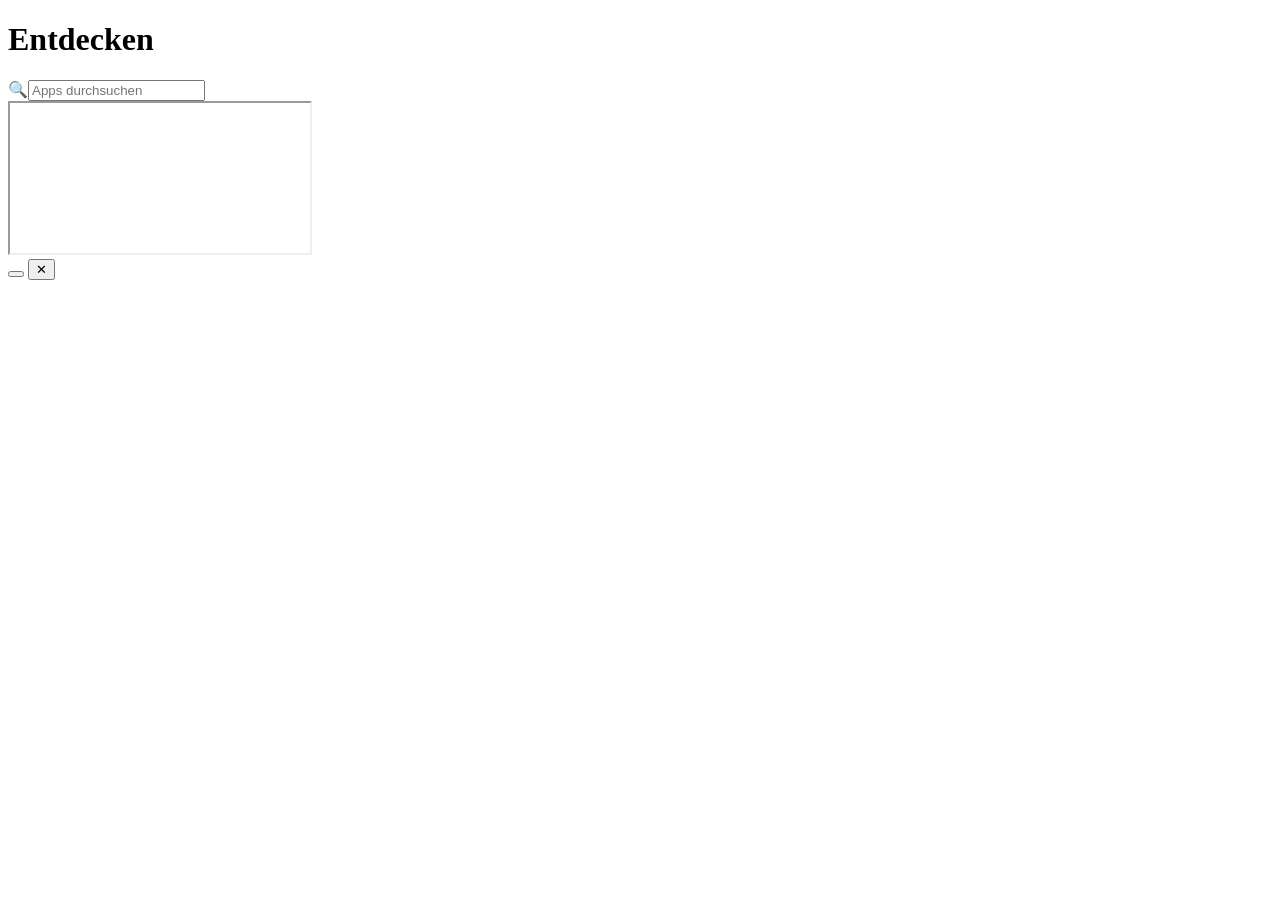
==== commit 296749b4: "Add files via upload" ====
--- a/index.html
+++ b/index.html
@@ -8,454 +8,42 @@
 <meta name="apple-mobile-web-app-status-bar-style" content="black-translucent">
 <meta name="apple-mobile-web-app-title" content="Apps">
 <meta name="theme-color" content="#0b0d14">
+<link rel="manifest" href="manifest.webmanifest">
+<link rel="icon" href="icon.svg" type="image/svg+xml">
 <title>App Library</title>
-<style>
-:root{--bg:#0b0d14;--tx:#f4f5fa;--tx2:rgba(244,245,250,.62);--glass:rgba(255,255,255,.09);--glass2:rgba(255,255,255,.16);--bd:rgba(255,255,255,.18);--hi:rgba(255,255,255,.35);--sh:0 18px 40px -14px rgba(0,0,0,.65);--b1:#5b6cff;--b2:#ff5fa8;--b3:#27d3c3;color-scheme:dark}
-:root[data-theme=light]{--bg:#eef0f7;--tx:#14161f;--tx2:rgba(20,22,31,.6);--glass:rgba(255,255,255,.55);--glass2:rgba(255,255,255,.8);--bd:rgba(255,255,255,.9);--hi:#fff;--sh:0 18px 36px -16px rgba(40,50,90,.35);color-scheme:light}
-*{box-sizing:border-box;-webkit-tap-highlight-color:transparent}
-html,body{margin:0;height:100%;background:var(--bg);color:var(--tx);font:15px/1.4 -apple-system,BlinkMacSystemFont,"SF Pro Display","Segoe UI",system-ui,sans-serif;overflow:hidden;-webkit-font-smoothing:antialiased}
-button,input{font:inherit;color:inherit}
-.glass{background:var(--glass);border:1px solid var(--bd);-webkit-backdrop-filter:blur(26px) saturate(180%);backdrop-filter:blur(26px) saturate(180%);box-shadow:inset 0 1px 0 var(--hi),var(--sh)}
-#bg{position:fixed;inset:0;overflow:hidden;z-index:0}
-#bg i{position:absolute;width:60vmax;height:60vmax;border-radius:50%;filter:blur(70px);opacity:.42;will-change:transform;animation:drift 26s ease-in-out infinite alternate}
-#bg i:nth-child(1){background:var(--b1);left:-18vmax;top:-18vmax}
-#bg i:nth-child(2){background:var(--b2);right:-22vmax;top:18vh;animation-duration:32s}
-#bg i:nth-child(3){background:var(--b3);left:10vw;bottom:-30vmax;animation-duration:38s}
-:root[data-theme=light] #bg i{opacity:.3}
-@keyframes drift{to{transform:translate3d(8vmax,5vmax,0) scale(1.12)}}
-#lib{position:fixed;inset:0;z-index:1;overflow-y:auto;-webkit-overflow-scrolling:touch;overscroll-behavior:contain;padding:0 max(18px,env(safe-area-inset-right)) calc(env(safe-area-inset-bottom) + 40px) max(18px,env(safe-area-inset-left));transition:opacity .35s ease,transform .45s cubic-bezier(.2,.8,.2,1)}
-body.running #lib{opacity:0;transform:scale(.94);pointer-events:none}
-.wrap{max-width:1180px;margin:0 auto}
-header{position:sticky;top:0;z-index:5;padding:calc(env(safe-area-inset-top) + 14px) 0 12px;margin:0 -4px}
-.bar{display:flex;gap:10px;align-items:center;flex-wrap:wrap}
-h1{margin:0 auto 0 4px;font-size:30px;font-weight:760;letter-spacing:-.8px}
-.search{flex:1 1 240px;max-width:380px;display:flex;align-items:center;gap:8px;padding:0 14px;height:42px;border-radius:21px}
-.search input{flex:1;min-width:0;background:none;border:0;outline:0;font-size:16px}
-.search svg{opacity:.55;flex:none}
-.ib{width:42px;height:42px;border-radius:50%;display:grid;place-items:center;cursor:pointer;transition:transform .2s,background .2s}
-.ib:active{transform:scale(.88)}
-.ib.spin svg{animation:rot .9s linear infinite}
-@keyframes rot{to{transform:rotate(360deg)}}
-.chips{display:flex;gap:8px;margin-top:12px;overflow-x:auto;scrollbar-width:none;padding-bottom:2px}
-.chips::-webkit-scrollbar{display:none}
-.chip{flex:none;height:34px;padding:0 16px;border-radius:17px;cursor:pointer;font-weight:600;font-size:14px;color:var(--tx2);transition:all .25s}
-.chip.on{color:#fff;background:linear-gradient(135deg,var(--b1),var(--b2));border-color:transparent}
-.status{font-size:13px;color:var(--tx2);margin:6px 4px 0}
-section{margin-top:26px}
-section h2{margin:0 4px 12px;font-size:20px;font-weight:700;letter-spacing:-.3px;display:flex;align-items:baseline;gap:8px}
-section h2 small{font-size:13px;color:var(--tx2);font-weight:500}
-.grid{display:grid;grid-template-columns:repeat(auto-fill,minmax(176px,1fr));gap:16px}
-.row{display:flex;gap:16px;overflow-x:auto;scroll-snap-type:x proximity;padding:2px 2px 14px;margin:0 -2px;scrollbar-width:none}
-.row::-webkit-scrollbar{display:none}
-.row .card{flex:none;width:176px;scroll-snap-align:start}
-.card{--h:230;position:relative;border-radius:26px;overflow:hidden;cursor:pointer;text-align:left;padding:0;display:flex;flex-direction:column;transition:transform .35s cubic-bezier(.2,.8,.2,1),box-shadow .3s;animation:pop .5s cubic-bezier(.2,.8,.2,1) both;animation-delay:calc(var(--i,0)*28ms);outline:0}
-@keyframes pop{from{opacity:0;transform:translateY(14px) scale(.96)}}
-.card::before{content:"";position:absolute;inset:0;z-index:2;pointer-events:none;border-radius:inherit;background:linear-gradient(150deg,rgba(255,255,255,.28),transparent 38%)}
-.card:active{transform:scale(.95)}
-@media(hover:hover){.card:hover{transform:translateY(-5px) scale(1.02);box-shadow:inset 0 1px 0 var(--hi),0 28px 50px -18px hsl(var(--h) 80% 50%/.55)}}
-.card:focus-visible{box-shadow:0 0 0 3px hsl(var(--h) 90% 65%)}
-.pv{position:relative;aspect-ratio:16/10;overflow:hidden;background:linear-gradient(150deg,hsl(var(--h) 70% 40%/.45),hsl(calc(var(--h) + 40) 70% 30%/.25));display:grid;place-items:center}
-.pv>img{width:100%;height:100%;object-fit:cover;display:block}
-.pv iframe{position:absolute;left:0;top:0;width:1000px;height:625px;border:0;transform-origin:0 0;pointer-events:none;background:#fff}
-.body{display:flex;gap:10px;align-items:center;padding:12px 12px 14px}
-.txt{min-width:0;flex:1}
-.nm{font-weight:680;font-size:15px;white-space:nowrap;overflow:hidden;text-overflow:ellipsis}
-.ds{font-size:12.5px;color:var(--tx2);display:-webkit-box;-webkit-line-clamp:2;-webkit-box-orient:vertical;overflow:hidden;min-height:2.8em}
-.icon{--s:40px;position:relative;flex:none;width:var(--s);height:var(--s);border-radius:calc(var(--s)*.23);overflow:hidden;display:grid;place-items:center;font-weight:800;font-size:calc(var(--s)*.5);color:#fff;background:linear-gradient(145deg,hsl(var(--h) 88% 64%),hsl(calc(var(--h) + 38) 80% 44%));box-shadow:0 6px 14px -6px hsl(var(--h) 80% 40%/.8),inset 0 1px 0 rgba(255,255,255,.5);text-shadow:0 1px 3px rgba(0,0,0,.25)}
-.icon::after{content:"";position:absolute;inset:0;background:linear-gradient(160deg,rgba(255,255,255,.35),transparent 50%);pointer-events:none}
-.icon img{position:absolute;inset:0;width:100%;height:100%;object-fit:cover;background:#fff}
-.icon.xl{--s:84px}
-.fav{position:absolute;top:8px;right:8px;z-index:3;width:34px;height:34px;border-radius:50%;display:grid;place-items:center;border:0;cursor:pointer;background:rgba(0,0,0,.28);-webkit-backdrop-filter:blur(12px);backdrop-filter:blur(12px);color:#fff;transition:transform .2s}
-.fav:active{transform:scale(.8)}
-.fav.on{color:#ffd45a}
-.fav svg{width:18px;height:18px}
-.sk{height:200px;border-radius:26px;background:linear-gradient(100deg,var(--glass) 30%,var(--glass2) 50%,var(--glass) 70%);background-size:300% 100%;animation:sh 1.4s infinite linear}
-@keyframes sh{to{background-position:-300% 0}}
-.msg{margin:28px auto;max-width:460px;text-align:center;padding:26px;border-radius:26px}
-.msg b{display:block;font-size:17px;margin-bottom:6px}
-.msg p{margin:0 0 14px;color:var(--tx2)}
-.msg.small{padding:16px;margin:0}
-.btn{height:42px;padding:0 22px;border-radius:21px;border:0;cursor:pointer;font-weight:650;color:#fff;background:linear-gradient(135deg,var(--b1),var(--b2));transition:transform .2s}
-.btn:active{transform:scale(.94)}
-.btn.ghost{background:var(--glass2);color:var(--tx);border:1px solid var(--bd)}
-.banner{margin:12px 0 0;padding:10px 14px;border-radius:16px;font-size:13px;color:var(--tx2)}
-#appview{position:fixed;inset:0;z-index:3;background:var(--bg);visibility:hidden;opacity:0;transform:scale(1.04);transition:opacity .35s ease,transform .45s cubic-bezier(.2,.8,.2,1),visibility 0s .45s}
-body.running #appview{visibility:visible;opacity:1;transform:none;transition-delay:0s}
-#frame{display:block;width:100vw;height:100vh;height:100dvh;border:0;background:#fff}
-#back{position:fixed;z-index:6;top:calc(env(safe-area-inset-top) + 8px);left:max(10px,env(safe-area-inset-left));height:38px;padding:0 14px 0 10px;border-radius:19px;display:none;align-items:center;gap:4px;cursor:pointer;font-weight:600;font-size:14px;opacity:.5;transition:opacity .3s,transform .2s}
-body.running.showback #back{display:flex}
-#back:active,#back.act{opacity:1}
-#sheet{position:fixed;inset:0;z-index:20;display:none;align-items:center;justify-content:center;padding:20px;background:rgba(0,0,0,.4);-webkit-backdrop-filter:blur(6px);backdrop-filter:blur(6px)}
-#sheet.open{display:flex;animation:fade .25s}
-@keyframes fade{from{opacity:0}}
-.panel{width:100%;max-width:480px;max-height:90vh;overflow-y:auto;border-radius:30px;padding:22px;background:var(--glass2);animation:pop .4s cubic-bezier(.2,.8,.2,1)}
-.panel h3{margin:0 0 14px;font-size:22px}
-.f{display:flex;justify-content:space-between;align-items:center;gap:12px;padding:11px 0;border-top:1px solid var(--bd)}
-.f label{font-weight:600}
-.f small{display:block;font-weight:400;color:var(--tx2);font-size:12px}
-.f input[type=text]{width:55%;height:36px;border-radius:12px;border:1px solid var(--bd);background:var(--glass);padding:0 10px;outline:0}
-.seg{display:flex;gap:4px;padding:3px;border-radius:14px;background:var(--glass)}
-.seg button{border:0;background:none;padding:6px 11px;border-radius:11px;cursor:pointer;font-weight:600;color:var(--tx2)}
-.seg button.on{background:var(--glass2);color:var(--tx);box-shadow:0 2px 8px rgba(0,0,0,.2)}
-.sw{appearance:none;-webkit-appearance:none;width:51px;height:31px;border-radius:16px;background:var(--glass);border:1px solid var(--bd);position:relative;cursor:pointer;transition:background .25s;flex:none}
-.sw::after{content:"";position:absolute;top:2px;left:2px;width:25px;height:25px;border-radius:50%;background:#fff;box-shadow:0 2px 6px rgba(0,0,0,.35);transition:transform .25s}
-.sw:checked{background:#32d26b;border-color:transparent}
-.sw:checked::after{transform:translateX(20px)}
-.acts{display:flex;gap:10px;margin-top:16px;flex-wrap:wrap}
-@media(max-width:520px){h1{font-size:26px}.grid{grid-template-columns:repeat(2,1fr);gap:12px}.row .card{width:156px}}
-@media(prefers-reduced-motion:reduce){*{animation-duration:.01s!important;transition-duration:.01s!important}}
-</style>
+<link rel="stylesheet" href="css/app.css">
 </head>
 <body>
 <div id="bg"><i></i><i></i><i></i></div>
-
 <div id="lib"><div class="wrap">
   <header>
-    <div class="bar">
-      <h1>Apps</h1>
-      <label class="search glass"><svg width="17" height="17" viewBox="0 0 24 24" fill="none" stroke="currentColor" stroke-width="2.4" stroke-linecap="round"><circle cx="11" cy="11" r="7"/><path d="m20 20-3.5-3.5"/></svg><input id="q" type="search" placeholder="Apps durchsuchen" autocomplete="off" enterkeyhint="search"></label>
-      <button class="ib glass" id="refresh" aria-label="Aktualisieren"><svg width="19" height="19" viewBox="0 0 24 24" fill="none" stroke="currentColor" stroke-width="2.3" stroke-linecap="round" stroke-linejoin="round"><path d="M21 12a9 9 0 1 1-3-6.7L21 8"/><path d="M21 3v5h-5"/></svg></button>
-      <button class="ib glass" id="settings" aria-label="Einstellungen"><svg width="19" height="19" viewBox="0 0 24 24" fill="none" stroke="currentColor" stroke-width="2.2" stroke-linecap="round"><path d="M4 7h10M18 7h2M4 17h2M10 17h10"/><circle cx="16" cy="7" r="2.2"/><circle cx="8" cy="17" r="2.2"/></svg></button>
-    </div>
-    <div class="chips" id="chips"></div>
-    <div class="status" id="status"></div>
+    <div class="bar"><h1 id="title">Entdecken</h1>
+      <label class="search glass" id="sbox">🔍<input id="q" type="search" placeholder="Apps durchsuchen" autocomplete="off" enterkeyhint="search"></label></div>
+    <div class="tools" id="tools"></div>
   </header>
   <main id="content"></main>
 </div></div>
+<nav id="tabs" class="glass" aria-label="Hauptnavigation"></nav>
+<div id="appview"><iframe id="frame" title="App" allow="fullscreen; camera; microphone; geolocation; clipboard-read; clipboard-write; autoplay; accelerometer; gyroscope; web-share" allowfullscreen></iframe></div>
+<button id="hot" aria-label="Zur Bibliothek zurück (mit Touch: oben rechts gedrückt halten)"></button>
+<button id="xb" class="glass" aria-label="App schließen">✕</button>
+<div id="detail"></div>
+<div id="toasts" aria-live="polite"></div>
 
-<div id="appview"><iframe id="frame" title="App" allow="fullscreen; camera; microphone; geolocation; clipboard-read; clipboard-write; autoplay; accelerometer; gyroscope; magnetometer; web-share" allowfullscreen></iframe></div>
-<button id="back" class="glass"><svg width="14" height="14" viewBox="0 0 24 24" fill="none" stroke="currentColor" stroke-width="3" stroke-linecap="round" stroke-linejoin="round"><path d="m15 5-7 7 7 7"/></svg>Bibliothek</button>
-
-<div id="sheet"><div class="panel glass" id="panel"></div></div>
-
-<script>
-"use strict";
-/* ---------- Hilfsfunktionen ---------- */
-const $ = s => document.querySelector(s);
-const LS = {
-  get(k, d){ try { const v = localStorage.getItem(k); return v ? JSON.parse(v) : d; } catch { return d; } },
-  set(k, v){ try { localStorage.setItem(k, JSON.stringify(v)); } catch {} },
-  del(k){ try { localStorage.removeItem(k); } catch {} }
-};
-const el = (tag, cls, txt) => { const e = document.createElement(tag); if (cls) e.className = cls; if (txt != null) e.textContent = txt; return e; };
-function getBase(){
-  try { if (/^https?:$/.test(location.protocol)) return new URL('.', location.href); } catch {}
-  const r = repoInfo(), own = r.owner.toLowerCase() + '.github.io';
-  return new URL(r.repo.toLowerCase() === own ? `https://${own}/` : `https://${own}/${encodeURIComponent(r.repo)}/`);
-}
-function repoLabel(){ const r = repoInfo(); return `${r.owner}/${r.repo}@${r.branch}`; }
-function fatal(m){
-  let b = document.getElementById('fatal');
-  if (!b){ b = document.createElement('div'); b.id = 'fatal'; b.style.cssText = 'position:fixed;left:12px;right:12px;bottom:calc(env(safe-area-inset-bottom) + 12px);z-index:99;padding:12px 14px;border-radius:14px;background:#b3261e;color:#fff;font:13px/1.4 system-ui'; b.onclick = () => b.remove(); document.body.appendChild(b); }
-  b.textContent = 'Fehler: ' + m + ' (Tippen zum Schließen)';
-}
-window.addEventListener('error', e => fatal((e.message || 'Unbekannt') + (e.lineno ? ' (Zeile ' + e.lineno + ')' : '')));
-window.addEventListener('unhandledrejection', e => fatal(String(e.reason && e.reason.message || e.reason)));
-const TREE_TTL = 10 * 60e3, META_TTL = 24 * 3600e3;
-
-/* ---------- Zustand ---------- */
-const S = Object.assign({ theme: 'auto', owner: '', repo: '', branch: 'main', backBtn: true, live: false }, LS.get('al.settings', {}));
-let favs = LS.get('al.favs', []), recents = LS.get('al.recents', []);
-let apps = [], loading = false, error = null, note = '', updated = 0, filter = 'all', query = '';
-let metaCache = LS.get('al.meta', {});
-
-function repoInfo(){
-  const host = location.hostname, m = host.match(/^([^.]+)\.github\.io$/i);
-  let owner = S.owner.trim(), repo = S.repo.trim();
-  if (!owner) owner = m ? m[1] : 'timi3112010-del';
-  if (!repo){
-    const seg = location.pathname.split('/')[1];
-    repo = m ? (seg && !/\.html?$/i.test(seg) ? seg : host) : 'timi3112010-del';
-  }
-  return { owner, repo, branch: S.branch.trim() || 'main' };
-}
-
-/* ---------- Theme ---------- */
-const mq = matchMedia('(prefers-color-scheme: light)');
-function applyTheme(){
-  const t = S.theme === 'auto' ? (mq.matches ? 'light' : 'dark') : S.theme;
-  document.documentElement.dataset.theme = t;
-  document.querySelector('meta[name=theme-color]').content = t === 'light' ? '#eef0f7' : '#0b0d14';
-}
-mq.addEventListener?.('change', applyTheme);
-
-/* Apple-Touch-Icon per Canvas erzeugen (Home-Bildschirm) */
-(function(){
-  try {
-    const c = document.createElement('canvas'); c.width = c.height = 180;
-    const x = c.getContext('2d'), g = x.createLinearGradient(0, 0, 180, 180);
-    g.addColorStop(0, '#5b6cff'); g.addColorStop(1, '#ff5fa8');
-    x.fillStyle = g; x.fillRect(0, 0, 180, 180);
-    x.fillStyle = 'rgba(255,255,255,.92)';
-    [[36, 36], [100, 36], [36, 100], [100, 100]].forEach(p => { x.beginPath(); x.roundRect ? x.roundRect(p[0], p[1], 44, 44, 12) : x.rect(p[0], p[1], 44, 44); x.fill(); });
-    const l = document.createElement('link'); l.rel = 'apple-touch-icon'; l.href = c.toDataURL('image/png'); document.head.appendChild(l);
-  } catch {}
-})();
-
-/* ---------- Apps laden (GitHub Git-Trees-API: nur 1 Anfrage) ---------- */
-function prettify(s){
-  s = decodeURIComponent(s).replace(/\.html?$/i, '').replace(/[-_]+/g, ' ').trim();
-  return s ? s.charAt(0).toUpperCase() + s.slice(1) : 'App';
-}
-function hashHue(s){ let h = 7; for (let i = 0; i < s.length; i++) h = (h * 31 + s.charCodeAt(i)) % 360; return h; }
-const enc = p => p.split('/').map(encodeURIComponent).join('/');
-
-function parseTree(tree){
-  const out = [], seen = new Set();
-  for (const it of tree){
-    if (it.type !== 'blob' || typeof it.path !== 'string') continue;
-    let m, app = null;
-    if ((m = it.path.match(/^(htmls)\/([^\/]+\.html?)$/i))) app = { cat: 'html', file: m[2], path: m[1] + '/' + enc(m[2]) };
-    else if ((m = it.path.match(/^(webapps)\/([^\/]+)\/index\.html?$/i))) app = { cat: 'webapp', file: m[2], path: m[1] + '/' + enc(m[2]) + '/' };
-    if (!app) continue;
-    app.id = app.cat + ':' + app.file.toLowerCase();
-    if (seen.has(app.id)) continue;
-    seen.add(app.id);
-    app.name = prettify(app.file);
-    app.hue = hashHue(app.file);
-    app.url = new URL(app.path, getBase()).href;
-    out.push(app);
-  }
-  return out.sort((a, b) => a.name.localeCompare(b.name, 'de', { numeric: true }));
-}
-
-async function loadApps(force){
-  const key = 'al.tree.' + JSON.stringify(repoInfo());
-  const cached = LS.get(key, null);
-  if (!force && cached && Date.now() - cached.t < TREE_TTL){
-    apps = cached.apps; updated = cached.t; error = null; note = ''; render(); enrich(false); return;
-  }
-  loading = true; error = null; note = ''; setSpin(true); render();
-  const { owner, repo, branch } = repoInfo();
-  try {
-    const ctl = new AbortController(), to = setTimeout(() => ctl.abort(), 15000);
-    const res = await fetch(`https://api.github.com/repos/${encodeURIComponent(owner)}/${encodeURIComponent(repo)}/git/trees/${encodeURIComponent(branch)}?recursive=1`, { headers: { Accept: 'application/vnd.github+json' }, signal: ctl.signal });
-    clearTimeout(to);
-    if (!res.ok){
-      if ((res.status === 403 || res.status === 429) && res.headers.get('x-ratelimit-remaining') === '0'){
-        const r = +res.headers.get('x-ratelimit-reset') * 1000;
-        throw new Error('GitHub-Limit erreicht' + (r ? '. Neuer Versuch ab ' + new Date(r).toLocaleTimeString('de-DE', { hour: '2-digit', minute: '2-digit' }) + ' Uhr.' : '.'));
-      }
-      if (res.status === 404) throw new Error(`Repository „${owner}/${repo}“ oder Branch „${branch}“ nicht gefunden. Prüfe die Einstellungen.`);
-      throw new Error('GitHub antwortete mit Status ' + res.status + '.');
-    }
-    const data = await res.json();
-    if (!data || !Array.isArray(data.tree)) throw new Error('Unerwartete Antwort von GitHub.');
-    apps = parseTree(data.tree); updated = Date.now();
-    if (data.truncated) note = 'Die Dateiliste ist sehr groß und wurde von GitHub gekürzt.';
-    LS.set(key, { t: updated, apps });
-    enrich(force);
-  } catch (e){
-    error = e.name === 'AbortError' ? 'Zeitüberschreitung beim Laden von GitHub.' : (e.message || 'Unbekannter Fehler.');
-    if (!navigator.onLine) error = 'Keine Internetverbindung.';
-    if (cached){ apps = cached.apps; updated = cached.t; note = 'Zeige gespeicherte Liste. ' + error; error = null; enrich(false); }
-    else apps = [];
-  } finally { loading = false; setSpin(false); render(); }
-}
-
-/* ---------- Metadaten aus HTML auslesen (DOMParser führt keine Skripte aus) ---------- */
-function toHue(hex){
-  const m = /^#?([0-9a-f]{3}|[0-9a-f]{6})$/i.exec(hex || ''); if (!m) return null;
-  let h = m[1]; if (h.length === 3) h = h.replace(/./g, c => c + c);
-  const r = parseInt(h.slice(0, 2), 16) / 255, g = parseInt(h.slice(2, 4), 16) / 255, b = parseInt(h.slice(4, 6), 16) / 255;
-  const mx = Math.max(r, g, b), mn = Math.min(r, g, b), d = mx - mn;
-  if (d < .12) return null; /* zu grau/schwarz/weiß für eine Akzentfarbe */
-  const v = mx === r ? ((g - b) / d) % 6 : mx === g ? (b - r) / d + 2 : (r - g) / d + 4;
-  return Math.round((v * 60 + 360) % 360);
-}
-async function readMeta(a){
-  const res = await fetch(a.url, { cache: 'no-cache' });
-  if (!res.ok) throw new Error(res.status);
-  const text = (await res.text()).slice(0, 250000);
-  if (!/<(html|head|body|title|script|div)\b/i.test(text)) throw new Error('keine HTML-Datei');
-  const doc = new DOMParser().parseFromString(text, 'text/html');
-  const abs = u => { try { return u ? new URL(u, a.url).href : ''; } catch { return ''; } };
-  const q = s => doc.querySelector(s);
-  const mt = n => (q(`meta[name="${n}"]`) || q(`meta[property="${n}"]`))?.getAttribute('content')?.trim() || '';
-  const lk = r => abs(q(`link[rel~="${r}"][href]`)?.getAttribute('href'));
-  const icon = lk('apple-touch-icon') || lk('apple-touch-icon-precomposed') || abs(q('link[rel~="icon"][href]')?.getAttribute('href')) || lk('shortcut') || abs(mt('og:image')) || abs(q('link[rel*="icon"][href]')?.getAttribute('href'));
-  let name = mt('apple-mobile-web-app-title') || mt('application-name') || mt('og:site_name');
-  const title = doc.title?.trim();
-  if (!name && title && title.length <= 28) name = title;
-  const css = (text.match(/--(?:accent|primary|brand|main)[\w-]*\s*:\s*(#[0-9a-f]{3,6})\b/i) || [])[1];
-  const hue = toHue(mt('theme-color')) ?? toHue(css);
-  return { t: Date.now(), name, desc: (mt('description') || mt('og:description')).slice(0, 160), icon, og: abs(mt('og:image')), hue };
-}
-function applyMeta(a, m){
-  if (!m) return;
-  if (m.name) a.name = m.name;
-  a.desc = m.desc || ''; a.icon = m.icon || ''; a.og = m.og || '';
-  if (m.hue != null) a.hue = m.hue;
-}
-let renderTimer = 0;
-function softRender(){ clearTimeout(renderTimer); renderTimer = setTimeout(render, 350); }
-async function enrich(force){
-  const todo = [];
-  for (const a of apps){
-    const c = metaCache[a.id];
-    if (c && !force && Date.now() - c.t < META_TTL) applyMeta(a, c); else todo.push(a);
-  }
-  const snapshot = apps; let idx = 0;
-  const worker = async () => {
-    while (idx < todo.length && snapshot === apps){
-      const a = todo[idx++];
-      try { const m = await readMeta(a); metaCache[a.id] = m; applyMeta(a, m); }
-      catch { /* Metadaten nicht lesbar: App bleibt sichtbar, mit generiertem Icon */ }
-      softRender();
-    }
-  };
-  await Promise.all([worker(), worker(), worker(), worker()]);
-  LS.set('al.meta', metaCache);
-}
-
-/* ---------- Rendering ---------- */
-function iconEl(a, size){
-  const d = el('div', 'icon' + (size ? ' ' + size : ''), (a.name.trim()[0] || '?').toUpperCase());
-  d.style.setProperty('--h', a.hue);
-  if (a.icon){
-    const i = new Image(); i.alt = ''; i.loading = 'lazy'; i.decoding = 'async'; i.referrerPolicy = 'no-referrer';
-    i.onerror = () => i.remove(); d.appendChild(i); i.src = a.icon;
-  }
-  return d;
-}
-const io = 'IntersectionObserver' in window ? new IntersectionObserver(es => es.forEach(e => {
-  if (!e.isIntersecting) return; io.unobserve(e.target); mountLive(e.target);
-}), { rootMargin: '200px' }) : null;
-function mountLive(box){
-  const f = document.createElement('iframe');
-  f.setAttribute('sandbox', ''); /* keine Skripte, kein Speicher, keine Navigation */
-  f.setAttribute('tabindex', '-1'); f.setAttribute('aria-hidden', 'true'); f.loading = 'lazy';
-  f.style.transform = `scale(${(box.clientWidth || 176) / 1000})`;
-  f.src = box.dataset.url; box.appendChild(f);
-}
-function card(a, i){
-  const c = el('article', 'card glass'); c.style.setProperty('--h', a.hue); c.style.setProperty('--i', Math.min(i, 24));
-  c.tabIndex = 0; c.setAttribute('role', 'button'); c.setAttribute('aria-label', a.name + ' öffnen');
-  const pv = el('div', 'pv'); const big = () => { pv.replaceChildren(iconEl(a, 'xl')); };
-  if (a.og){ const im = new Image(); im.alt = ''; im.loading = 'lazy'; im.onerror = big; im.src = a.og; pv.appendChild(im); }
-  else if (S.live && io){ pv.dataset.url = a.url; big(); const ic = pv.firstChild; pv.dataset.ic = '1'; io.observe(pv); pv.addEventListener('mount', () => ic.remove()); }
-  else big();
-  const fv = el('button', 'fav' + (favs.includes(a.id) ? ' on' : '')); fv.setAttribute('aria-label', 'Favorit');
-  fv.innerHTML = '<svg viewBox="0 0 24 24" fill="' + (favs.includes(a.id) ? 'currentColor' : 'none') + '" stroke="currentColor" stroke-width="2.2" stroke-linejoin="round"><path d="m12 3 2.8 5.8 6.2.9-4.5 4.4 1.1 6.2L12 17.3 6.4 20.3l1.1-6.2L3 9.7l6.2-.9z"/></svg>';
-  fv.onclick = e => { e.stopPropagation(); toggleFav(a.id); };
-  const body = el('div', 'body'), tx = el('div', 'txt');
-  tx.append(el('div', 'nm', a.name), el('div', 'ds', a.desc || `Öffne ${a.name} im Vollbild.`));
-  body.append(iconEl(a), tx);
-  c.append(pv, fv, body);
-  c.onclick = () => openApp(a);
-  c.onkeydown = e => { if (e.key === 'Enter' || e.key === ' '){ e.preventDefault(); openApp(a); } };
-  return c;
-}
-function section(title, list, empty, row){
-  const s = el('section'), h = el('h2', null, title); h.appendChild(el('small', null, String(list.length)));
-  s.appendChild(h);
-  if (!list.length){ s.appendChild(el('div', 'msg small glass', empty)); return s; }
-  const g = el('div', row ? 'row' : 'grid'); list.forEach((a, i) => g.appendChild(card(a, i))); s.appendChild(g); return s;
-}
-function matches(a){
-  const q = query.trim().toLowerCase();
-  return !q || (a.name + ' ' + (a.desc || '') + ' ' + a.file).toLowerCase().includes(q);
-}
-function render(){
-  const root = $('#content'), keep = $('#lib').scrollTop; root.replaceChildren();
-  const chips = $('#chips'); chips.replaceChildren();
-  [['all', 'Alle'], ['html', 'HTMLs'], ['webapp', 'Webapps'], ['fav', '★ Favoriten']].forEach(([k, l]) => {
-    const b = el('button', 'chip glass' + (filter === k ? ' on' : ''), l); b.onclick = () => { filter = k; render(); }; chips.appendChild(b);
-  });
-  $('#status').textContent = loading ? 'Lade Apps von GitHub …' : apps.length ? `${apps.length} Apps · ${repoLabel()}${updated ? ' · Stand ' + new Date(updated).toLocaleTimeString('de-DE', { hour: '2-digit', minute: '2-digit' }) : ''}` : '';
-  if (note){ const b = el('div', 'banner glass', note); root.appendChild(b); }
-  if (loading && !apps.length){
-    const g = el('div', 'grid'); g.style.marginTop = '26px';
-    for (let i = 0; i < 8; i++) g.appendChild(el('div', 'sk')); root.appendChild(g); return;
-  }
-  if (error){
-    const m = el('div', 'msg glass'); m.append(el('b', null, 'Apps konnten nicht geladen werden'), el('p', null, error));
-    const b = el('button', 'btn', 'Erneut versuchen'); b.onclick = () => loadApps(true); m.appendChild(b); root.appendChild(m); return;
-  }
-  const valid = apps.filter(a => !metaCache[a.id]?.invalid);
-  const list = valid.filter(matches);
-  if (query.trim()){
-    root.appendChild(list.length ? section('Suchergebnisse', list, '') : Object.assign(el('div', 'msg glass'), { innerHTML: '' }));
-    if (!list.length){ const m = root.lastChild; m.append(el('b', null, 'Keine Treffer'), el('p', null, `Nichts gefunden für „${query.trim()}“.`)); }
-    $('#lib').scrollTop = keep; return;
-  }
-  if (!apps.length){
-    const m = el('div', 'msg glass'); m.append(el('b', null, 'Noch keine Apps'), el('p', null, `In ${repoLabel()} wurde nichts gefunden. Erwartet werden .html-Dateien in „htmls“ oder Ordner mit index.html in „webapps“. Stimmen Nutzer, Repository und Branch? Du kannst sie unter Einstellungen ändern.`));
-    const b = el('button', 'btn', 'Aktualisieren'); b.onclick = () => loadApps(true); m.appendChild(b); root.appendChild(m); return;
-  }
-  const byId = new Map(valid.map(a => [a.id, a]));
-  if (filter === 'all'){
-    const fl = favs.map(id => byId.get(id)).filter(Boolean), rc = recents.map(id => byId.get(id)).filter(Boolean);
-    if (fl.length) root.appendChild(section('Favoriten', fl, '', true));
-    if (rc.length) root.appendChild(section('Zuletzt geöffnet', rc, '', true));
-  }
-  if (filter === 'fav'){
-    root.appendChild(section('Favoriten', valid.filter(a => favs.includes(a.id)), 'Tippe auf den Stern einer App, um sie hier zu speichern.'));
-  } else {
-    if (filter !== 'webapp') root.appendChild(section('HTMLs', valid.filter(a => a.cat === 'html'), 'Hier ist noch nichts. Lege .html-Dateien in den Ordner „htmls“.'));
-    if (filter !== 'html') root.appendChild(section('Webapps', valid.filter(a => a.cat === 'webapp'), 'Hier ist noch nichts. Lege Ordner mit einer index.html in „webapps“.'));
-  }
-  $('#lib').scrollTop = keep;
-}
-function setSpin(on){ $('#refresh').classList.toggle('spin', on); }
-
-/* ---------- Favoriten / Zuletzt ---------- */
-function toggleFav(id){
-  favs = favs.includes(id) ? favs.filter(x => x !== id) : [id, ...favs];
-  LS.set('al.favs', favs); render();
-}
-function pushRecent(id){ recents = [id, ...recents.filter(x => x !== id)].slice(0, 12); LS.set('al.recents', recents); }
-
-/* ---------- App öffnen / schließen ---------- */
-let backTimer = 0;
-function openApp(a){
-  pushRecent(a.id);
-  const f = $('#frame'); f.src = a.url;
-  document.body.classList.add('running');
-  document.body.classList.toggle('showback', !!S.backBtn);
-  document.title = a.name; flashBack();
-}
-function closeApp(){
-  document.body.classList.remove('running', 'showback');
-  setTimeout(() => { if (!document.body.classList.contains('running')) $('#frame').src = 'about:blank'; }, 480);
-  document.title = 'App Library'; render();
-}
-function flashBack(){ const b = $('#back'); b.classList.add('act'); clearTimeout(backTimer); backTimer = setTimeout(() => b.classList.remove('act'), 2800); }
-
-/* ---------- Einstellungen ---------- */
-function saveSettings(){ LS.set('al.settings', S); }
-function openSettings(){
-  const p = $('#panel'); p.replaceChildren(el('h3', null, 'Einstellungen'));
-  const row = (label, sub, ctrl) => { const f = el('div', 'f'), l = el('label', null, label); if (sub) l.appendChild(el('small', null, sub)); f.append(l, ctrl); p.appendChild(f); };
-  const seg = el('div', 'seg');
-  [['auto', 'Auto'], ['light', 'Hell'], ['dark', 'Dunkel']].forEach(([k, l]) => { const b = el('button', S.theme === k ? 'on' : '', l); b.onclick = () => { S.theme = k; saveSettings(); applyTheme(); seg.querySelectorAll('button').forEach(x => x.classList.toggle('on', x === b)); }; seg.appendChild(b); });
-  row('Darstellung', '', seg);
-  const sw = (key, onchg) => { const i = el('input', 'sw'); i.type = 'checkbox'; i.checked = !!S[key]; i.onchange = () => { S[key] = i.checked; saveSettings(); onchg && onchg(); }; return i; };
-  row('Zurück-Button', 'Kleine Schaltfläche in geöffneten Apps', sw('backBtn'));
-  row('Live-Vorschau', 'Rendert Apps ohne Skripte als Vorschau. Kann auf dem iPad Leistung kosten.', sw('live', render));
-  const inp = (key, ph) => { const i = el('input'); i.type = 'text'; i.value = S[key]; i.placeholder = ph; i.autocapitalize = 'off'; i.autocorrect = 'off'; i.spellcheck = false; i.onchange = () => { S[key] = i.value.trim(); saveSettings(); }; return i; };
-  const ri = repoInfo();
-  row('GitHub-Nutzer', 'Leer = automatisch', inp('owner', ri.owner));
-  row('Repository', 'Leer = automatisch', inp('repo', ri.repo));
-  row('Branch', '', inp('branch', 'main'));
-  const acts = el('div', 'acts');
-  const apply = el('button', 'btn', 'Übernehmen & laden'); apply.onclick = () => { $('#sheet').classList.remove('open'); loadApps(true); };
-  const clr = el('button', 'btn ghost', 'Cache leeren'); clr.onclick = () => { Object.keys(localStorage).filter(k => k.startsWith('al.tree.') || k === 'al.meta').forEach(k => LS.del(k)); metaCache = {}; clr.textContent = 'Geleert ✓'; };
-  const rst = el('button', 'btn ghost', 'Favoriten zurücksetzen'); rst.onclick = () => { favs = []; recents = []; LS.set('al.favs', favs); LS.set('al.recents', recents); rst.textContent = 'Zurückgesetzt ✓'; render(); };
-  const cls = el('button', 'btn ghost', 'Schließen'); cls.onclick = () => $('#sheet').classList.remove('open');
-  acts.append(apply, clr, rst, cls); p.appendChild(acts);
-  $('#sheet').classList.add('open');
-}
-
-/* ---------- Start ---------- */
-$('#q').addEventListener('input', e => { query = e.target.value; render(); });
-$('#refresh').onclick = () => loadApps(true);
-$('#settings').onclick = openSettings;
-$('#back').onclick = closeApp;
-$('#sheet').addEventListener('click', e => { if (e.target.id === 'sheet') e.currentTarget.classList.remove('open'); });
-document.addEventListener('keydown', e => { if (e.key === 'Escape'){ if ($('#sheet').classList.contains('open')) $('#sheet').classList.remove('open'); else if (document.body.classList.contains('running')) closeApp(); } });
-window.addEventListener('online', () => { if (error) loadApps(true); });
-applyTheme(); render(); loadApps(false);
-</script>
+<script src="js/vendor/qrcode.js"></script>
+<script src="js/core.js"></script>
+<script src="js/sources.js"></script>
+<script src="js/metadata.js"></script>
+<script src="js/ui.js"></script>
+<script src="js/detail.js"></script>
+<script src="js/launcher.js"></script>
+<script src="js/notify.js"></script>
+<script src="js/share.js"></script>
+<script src="js/settings.js"></script>
+<script src="js/local.js"></script>
+<script src="js/updater.js"></script>
+<script src="js/scan.js"></script>
+<script src="js/extras.js"></script>
+<script src="js/main.js"></script>
 </body>
 </html>
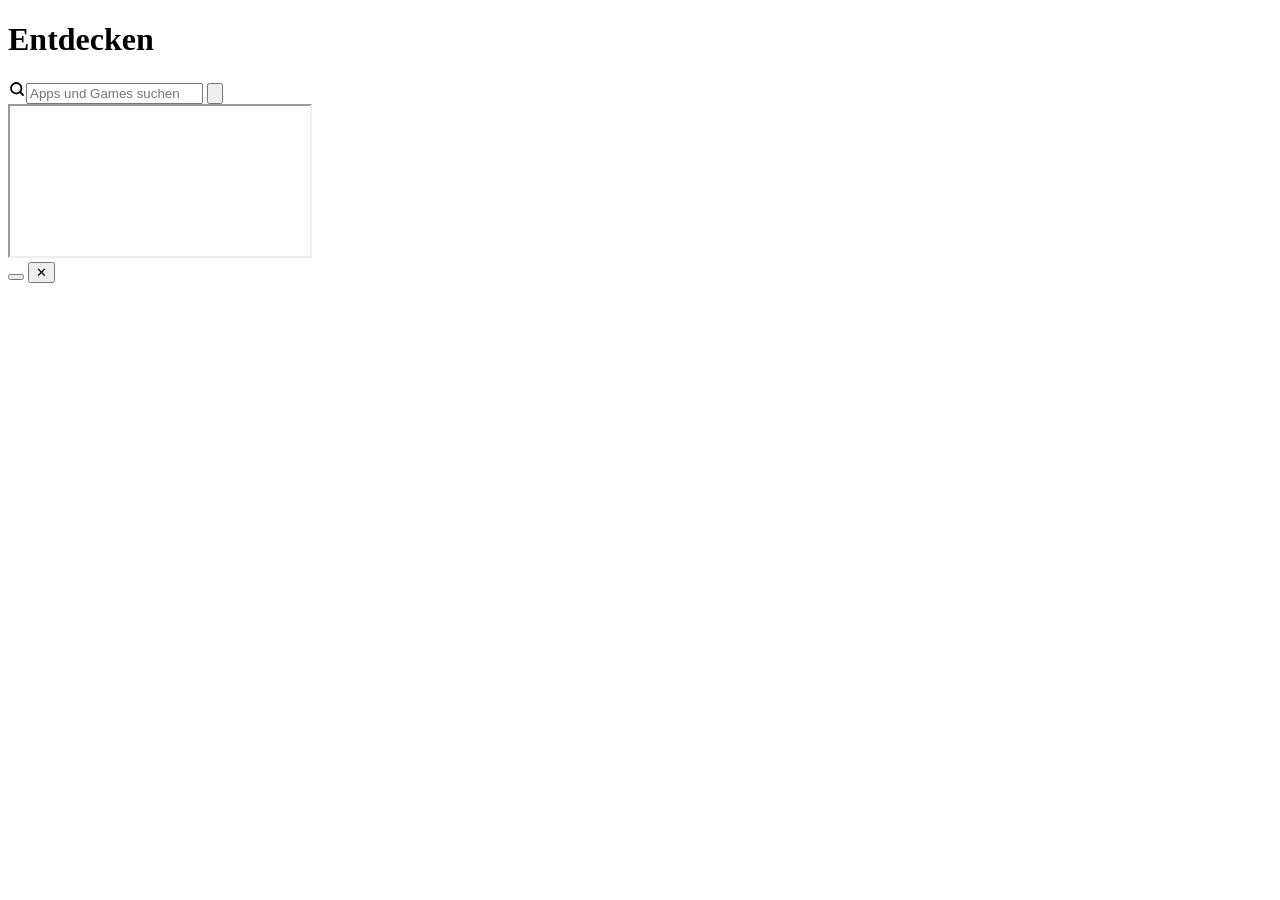
==== commit 5cacc2cf: "Add files via upload" ====
--- a/index.html
+++ b/index.html
@@ -7,18 +7,20 @@
 <meta name="mobile-web-app-capable" content="yes">
 <meta name="apple-mobile-web-app-status-bar-style" content="black-translucent">
 <meta name="apple-mobile-web-app-title" content="Apps">
-<meta name="theme-color" content="#0b0d14">
+<meta name="theme-color" content="#070814">
 <link rel="manifest" href="manifest.webmanifest">
 <link rel="icon" href="icon.svg" type="image/svg+xml">
 <title>App Library</title>
 <link rel="stylesheet" href="css/app.css">
 </head>
 <body>
-<div id="bg"><i></i><i></i><i></i></div>
+<div id="bg" aria-hidden="true"><i></i><i></i><i></i><i></i><i></i><b></b></div>
 <div id="lib"><div class="wrap">
-  <header>
+  <header id="hd">
+    <div class="hello" id="hello"></div>
     <div class="bar"><h1 id="title">Entdecken</h1>
-      <label class="search glass" id="sbox">🔍<input id="q" type="search" placeholder="Apps durchsuchen" autocomplete="off" enterkeyhint="search"></label></div>
+      <label class="search glass" id="sbox"><svg width="18" height="18" viewBox="0 0 24 24" fill="none" stroke="currentColor" stroke-width="2.4" stroke-linecap="round"><circle cx="11" cy="11" r="7"/><path d="m20 20-3.5-3.5"/></svg><input id="q" type="search" placeholder="Apps und Games suchen" autocomplete="off" enterkeyhint="search" aria-label="Suchen"></label>
+      <button class="ib glass" id="refreshBtn" aria-label="Aktualisieren"><svg viewBox="0 0 24 24" fill="none" stroke="currentColor" stroke-width="2.2" stroke-linecap="round" stroke-linejoin="round"><path d="M21 12a9 9 0 1 1-3-6.7L21 8"/><path d="M21 3v5h-5"/></svg></button></div>
     <div class="tools" id="tools"></div>
   </header>
   <main id="content"></main>
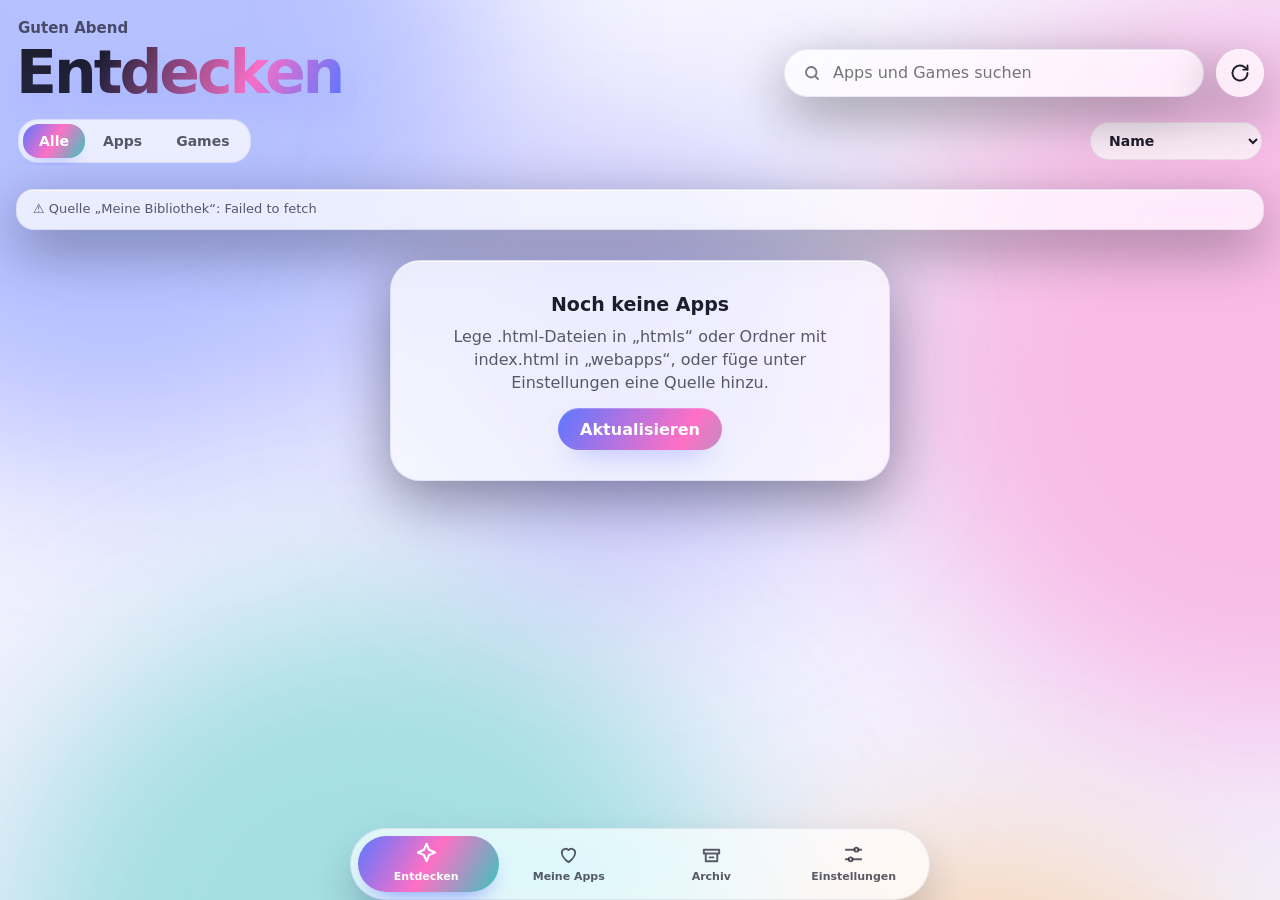
==== commit f36c4172: "Fix iPad standalone viewport and recover offline app installs from verified GitHub raw files" ====
--- a/index.html
+++ b/index.html
@@ -12,6 +12,7 @@
 <link rel="icon" href="icon.svg" type="image/svg+xml">
 <title>App Library</title>
 <link rel="stylesheet" href="css/app.css">
+<link rel="stylesheet" href="css/fullscreen-fix.css">
 </head>
 <body>
 <div id="bg" aria-hidden="true"><i></i><i></i><i></i><i></i><i></i><b></b></div>
@@ -44,6 +45,7 @@
 <script src="js/settings.js"></script>
 <script src="js/local.js"></script>
 <script src="js/updater.js"></script>
+<script src="js/install-recovery.js"></script>
 <script src="js/scan.js"></script>
 <script src="js/extras.js"></script>
 <script src="js/main.js"></script>
--- a/css/app.css
+++ b/css/app.css
@@ -0,0 +1,165 @@
+@property --sy{syntax:'<number>';inherits:true;initial-value:0}
+:root{
+  --bg:#0b0d18;--bg2:#161a2f;--bg3:#211d42;--tx:#f3f5ff;--t2:rgba(243,245,255,.7);--t3:rgba(243,245,255,.48);
+  --g:rgba(255,255,255,.08);--g2:rgba(255,255,255,.14);--bd:rgba(255,255,255,.12);--hi:rgba(255,255,255,.22);
+  --c1:#6a7dff;--c2:#ff7ad9;--c3:#4dd4c8;--c4:#ffb657;--c5:#8f7bff;
+  --grad:linear-gradient(120deg,var(--c1),var(--c2),var(--c3));
+  --sh:0 18px 55px rgba(7,9,19,.4);
+}
+:root[data-theme=light]{
+  --bg:#f3f1ff;--bg2:#f8f7ff;--bg3:#eae3ff;--tx:#1d1d2d;--t2:rgba(29,29,45,.72);--t3:rgba(29,29,45,.48);
+  --g:rgba(255,255,255,.72);--g2:rgba(255,255,255,.88);--bd:rgba(118,122,169,.14);--hi:rgba(255,255,255,.8);
+  --c1:#5c77ff;--c2:#ff70c5;--c3:#38c5bd;--c4:#ffab41;--c5:#7d7af8;
+  --shadow:0 18px 45px rgba(99,89,163,.12);
+}
+*{box-sizing:border-box;-webkit-tap-highlight-color:transparent}
+html,body{margin:0;height:100%;background:var(--bg);color:var(--tx);font:16px/1.45 "SF Pro Display",-apple-system,BlinkMacSystemFont,Inter,"Segoe UI",system-ui,sans-serif;overflow:hidden;-webkit-font-smoothing:antialiased;overscroll-behavior:none}
+button,input,select,textarea{font:inherit;color:inherit}button{cursor:pointer}
+body{background:radial-gradient(circle at top left,rgba(106,125,255,.26),transparent 28%),radial-gradient(circle at bottom right,rgba(255,122,217,.18),transparent 32%),var(--bg)}
+.glass{position:relative;background:var(--g);border:1px solid var(--bd);-webkit-backdrop-filter:blur(24px) saturate(170%);backdrop-filter:blur(24px) saturate(170%);box-shadow:inset 0 1px 0 var(--hi),var(--sh)}
+#bg{position:fixed;inset:-6%;z-index:0;overflow:hidden;background:radial-gradient(90% 70% at 15% 0%,var(--bg2),var(--bg));transform:translate3d(calc(var(--px,0)*-12px),calc(var(--py,0)*-12px),0)}
+#bg i{position:absolute;width:58vmax;height:58vmax;border-radius:50%;filter:blur(90px);opacity:.45;will-change:transform;animation:f1 34s ease-in-out infinite alternate}
+:root[data-theme=light] #bg i{opacity:.42}
+#bg i:nth-child(1){background:var(--c1);left:-14vmax;top:-18vmax}
+#bg i:nth-child(2){background:var(--c2);right:-22vmax;top:6vh;animation-name:f2;animation-duration:40s}
+#bg i:nth-child(3){background:var(--c3);left:6vw;bottom:-30vmax;animation-name:f3;animation-duration:46s}
+#bg i:nth-child(4){background:var(--c4);right:8vw;bottom:-34vmax;width:42vmax;height:42vmax;opacity:.28;animation-name:f2;animation-duration:52s}
+#bg i:nth-child(5){background:var(--c5);left:38vw;top:22vh;width:34vmax;height:34vmax;opacity:.26;animation-name:f3;animation-duration:60s}
+@keyframes f1{50%{transform:translate3d(12vw,8vh,0) scale(1.14)}to{transform:translate3d(4vw,19vh,0) scale(.98)}}
+@keyframes f2{50%{transform:translate3d(-14vw,-8vh,0) scale(1.16)}to{transform:translate3d(-6vw,10vh,0) scale(.92)}}
+@keyframes f3{50%{transform:translate3d(12vw,-12vh,0) scale(1.12)}to{transform:translate3d(-8vw,-4vh,0) scale(1.02)}}
+#bg b{position:absolute;inset:0;opacity:.08;mix-blend-mode:overlay;background-image:url("data:image/svg+xml,%3Csvg xmlns='http://www.w3.org/2000/svg' width='160' height='160'%3E%3Cfilter id='n'%3E%3CfeTurbulence type='fractalNoise' baseFrequency='.85' numOctaves='2' stitchTiles='stitch'/%3E%3CfeColorMatrix type='saturate' values='0'/%3E%3CfeComponentTransfer%3E%3CfeFuncA type='table' tableValues='0 0.15'/%3E%3C/feComponentTransfer%3E%3C/filter%3E%3Crect width='160' height='160' filter='url(%23n)'/%3E%3C/svg%3E");background-size:180px 180px}
+#lib{position:fixed;inset:0;z-index:1;overflow-y:auto;overflow-x:hidden;-webkit-overflow-scrolling:touch;overscroll-behavior:contain;padding:0 max(18px,env(safe-area-inset-right)) calc(92px + env(safe-area-inset-bottom));}
+body.running #lib,body.running #tabs{opacity:0;transform:scale(.97);filter:blur(10px);pointer-events:none}
+.wrap{max-width:1280px;margin:0 auto}
+#hd{position:sticky;top:0;z-index:5;padding:calc(env(safe-area-inset-top) + 18px) 0 12px;transition:padding .35s ease}
+#hd.sm{padding-top:calc(env(safe-area-inset-top) + 8px)}
+.hello{font-size:15px;font-weight:700;color:var(--t2);margin:0 2px 2px;height:22px;overflow:hidden;transition:height .35s ease,opacity .35s ease}
+#hd.sm .hello{height:0;opacity:0}
+.bar{display:flex;gap:12px;align-items:center;flex-wrap:wrap}
+h1{margin:0 auto 0 0;font-size:clamp(34px,5.8vw,60px);line-height:1.02;font-weight:820;letter-spacing:-.05em;background:linear-gradient(110deg,var(--tx) 26%,var(--c2) 72%,var(--c1));-webkit-background-clip:text;background-clip:text;color:transparent;text-shadow:0 14px 30px rgba(117,127,255,.16)}
+#hd.sm h1{font-size:clamp(26px,4vw,36px)}
+.search{flex:1 1 260px;max-width:420px;height:48px;border-radius:24px;display:flex;align-items:center;gap:10px;padding:0 18px;transition:max-width .35s ease,box-shadow .25s ease}
+.search:focus-within{max-width:560px;box-shadow:0 0 0 2px rgba(106,125,255,.38),0 12px 22px rgba(106,125,255,.18)}
+.search input{flex:1;min-width:0;background:none;border:0;outline:0;font-size:16px}
+.search svg{opacity:.6;flex:none}
+.ib{width:48px;height:48px;border-radius:50%;display:grid;place-items:center;border:0;flex:none;transition:transform .25s cubic-bezier(.2,.9,.2,1)}
+.ib:active{transform:scale(.88)}.ib svg{width:20px;height:20px}.ib.spin svg{animation:rot .9s linear infinite}
+@keyframes rot{to{transform:rotate(360deg)}}
+.tools{display:flex;gap:10px;margin-top:14px;align-items:center;overflow-x:auto;scrollbar-width:none;padding:2px}
+.tools::-webkit-scrollbar{display:none}
+.seg{display:inline-flex;gap:2px;padding:4px;border-radius:20px;background:var(--g);border:1px solid var(--bd)}
+.seg button{border:0;background:none;padding:7px 16px;border-radius:16px;font-weight:650;font-size:14px;color:var(--t2);transition:all .25s ease}
+.seg button.on{color:#fff;background:var(--grad);box-shadow:0 12px 20px -12px rgba(106,125,255,.7)}
+select{height:38px;border-radius:19px;padding:0 14px;margin-left:auto;background:var(--g);border:1px solid var(--bd);outline:0;font-size:14px;font-weight:600}
+.vin{animation:vin .45s cubic-bezier(.2,.9,.2,1)}@keyframes vin{from{opacity:0;transform:translateY(14px)} to{opacity:1;transform:none}}
+section{margin-top:30px}
+section h2{margin:0 4px 14px;font-size:24px;font-weight:760;letter-spacing:-.03em;display:flex;gap:10px;align-items:center}
+section h2 small{font-size:12px;font-weight:700;color:var(--t2);background:var(--g);border:1px solid var(--bd);border-radius:12px;padding:2px 9px}
+.row{display:flex;gap:18px;overflow-x:auto;scroll-snap-type:x mandatory;padding:6px 4px 22px;margin:0 -20px;padding-inline:20px;scrollbar-width:none}
+.row::-webkit-scrollbar{display:none}
+.feat{--h:230;position:relative;flex:none;width:min(88vw,600px);aspect-ratio:16/10;border-radius:32px;overflow:hidden;scroll-snap-align:center;cursor:pointer;outline:0;box-shadow:0 22px 50px rgba(0,0,0,.22),0 0 0 1px rgba(255,255,255,.04);transition:transform .25s ease}
+.feat:active{transform:scale(.98)}.feat:focus-visible{box-shadow:0 0 0 3px hsl(var(--h) 90% 65%)}
+@media(hover:hover){.feat:hover{transform:translateY(-5px)} }
+.fbg{position:absolute;inset:0;background:linear-gradient(150deg,hsl(var(--h) 75% 46%),hsl(calc(var(--h) + 50) 70% 28%));display:grid;place-items:center}
+.fbg .big{font-size:180px;font-weight:900;color:rgba(255,255,255,.14)}
+.fbg>img,.fbg>video{position:absolute;inset:0;width:100%;height:100%;object-fit:cover}
+.kb{animation:kb 18s ease-in-out infinite alternate}@keyframes kb{to{transform:scale(1.06) translate(-1.6%,-1%)}}
+.feat::after{content:"";position:absolute;inset:0;background:linear-gradient(to top,hsl(var(--h) 55% 8%/.82),transparent 60%);pointer-events:none}
+.ft{position:absolute;left:0;right:0;bottom:0;padding:24px 26px;z-index:2;color:#fff;display:flex;flex-direction:column;gap:6px;align-items:flex-start}
+.ft h3{margin:0;font-size:clamp(24px,4vw,34px);font-weight:800;letter-spacing:-.035em;text-shadow:0 2px 16px rgba(0,0,0,.32)}
+.ft p{margin:0;opacity:.84;font-size:14px;max-width:44ch;display:-webkit-box;-webkit-line-clamp:2;-webkit-box-orient:vertical;overflow:hidden}
+.kicker{font-size:11px;font-weight:750;letter-spacing:.09em;text-transform:uppercase;opacity:.86}
+.fi{position:absolute;top:18px;left:18px;z-index:3}
+.grid{display:grid;grid-template-columns:repeat(auto-fill,minmax(min(100%,290px),1fr));gap:22px}
+.card{--h:230;--rx:0deg;--ry:0deg;position:relative;border-radius:28px;overflow:hidden;cursor:pointer;display:flex;flex-direction:column;outline:0;transform:translateY(0);transition:transform .25s ease,box-shadow .25s ease;box-shadow:0 18px 32px rgba(8,10,20,.18),0 0 0 1px rgba(255,255,255,.04)}
+.card::before{content:"";position:absolute;inset:0;z-index:4;pointer-events:none;border-radius:inherit;opacity:0;transition:opacity .25s ease;background:radial-gradient(420px circle at var(--mx,50%) var(--my,50%),rgba(255,255,255,.18),transparent 42%)}
+.card:active{transform:scale(.99)}.card:focus-visible{box-shadow:0 0 0 3px hsl(var(--h) 90% 65%)}
+@media(hover:hover){.card:hover::before{opacity:1}.card:hover{transform:translateY(-4px);box-shadow:0 26px 46px rgba(12,14,27,.2)}}
+.rv{opacity:0;transform:translateY(18px) scale(.98)}
+.rv.in{opacity:1;transform:none;transition:opacity .6s ease,transform .7s cubic-bezier(.2,.9,.2,1);transition-delay:calc(var(--i,0)*55ms)}
+.pv{position:relative;aspect-ratio:5/4;overflow:hidden;display:grid;place-items:center;background:linear-gradient(150deg,hsl(var(--h) 75% 46%/.9),hsl(calc(var(--h) + 50) 70% 28%/.9))}
+.pv::after{content:"";position:absolute;inset:0;background:linear-gradient(to top,hsl(var(--h) 55% 8%/.8),transparent 58%);pointer-events:none}
+.pv>img,.pv>video{position:absolute;inset:0;width:100%;height:100%;object-fit:cover;transition:transform .8s ease,opacity .8s ease}
+.fade{opacity:0}.fade.ld{opacity:1}
+.pi{position:absolute;left:16px;bottom:16px;z-index:2;animation:bob 6s ease-in-out infinite}
+@keyframes bob{50%{transform:translateY(-3px)}}
+.icon{--s:48px;position:relative;flex:none;width:var(--s);height:var(--s);border-radius:calc(var(--s)*.26);overflow:hidden;display:grid;place-items:center;font-weight:800;font-size:calc(var(--s)*.44);box-shadow:0 10px 20px rgba(0,0,0,.2)}
+.icon::after{content:"";position:absolute;inset:0;background:linear-gradient(160deg,rgba(255,255,255,.38),transparent 52%);pointer-events:none}
+.icon img{position:absolute;inset:0;width:100%;height:100%;object-fit:cover;background:#fff}
+.icon.xl{--s:92px}
+.body{display:flex;gap:12px;align-items:center;padding:16px 18px 18px}
+.txt{min-width:0;flex:1}
+.nm{font-weight:760;font-size:18px;letter-spacing:-.025em;white-space:nowrap;overflow:hidden;text-overflow:ellipsis}
+.ds{font-size:13.5px;color:var(--t2);display:-webkit-box;-webkit-line-clamp:2;-webkit-box-orient:vertical;overflow:hidden}
+.btn{position:relative;height:42px;padding:0 22px;border-radius:21px;border:0;font-weight:700;color:#fff;background:var(--grad);background-size:160% 100%;box-shadow:0 14px 28px -15px rgba(106,125,255,.72),inset 0 1px 0 rgba(255,255,255,.22)}
+.btn:hover{background-position:100% 0}.btn:active{transform:scale(.93)}
+.btn.gh{background:var(--g2);color:var(--tx);border:1px solid var(--bd);box-shadow:none}
+.btn.big{height:54px;padding:0 38px;font-size:17px;border-radius:27px}
+.btn.up{color:#fff;background:var(--grad)}
+.fav{position:absolute;top:14px;right:14px;z-index:5;width:40px;height:40px;border-radius:50%;display:grid;place-items:center;border:0;background:rgba(0,0,0,.28);-webkit-backdrop-filter:blur(12px);backdrop-filter:blur(12px);color:#fff;transition:transform .2s ease}
+.fav.on{color:#ff5f86}.fav.pop{animation:pop2 .45s}@keyframes pop2{40%{transform:scale(1.4)}}
+.acts .fav{position:static;width:54px;height:54px;background:var(--g2);color:var(--tx);border:1px solid var(--bd);font-size:22px}.acts .fav.on{color:#ff5f86}
+.badge,.tag{display:inline-block;padding:4px 12px;border-radius:14px;background:var(--g2);font-size:12.5px;font-weight:650;margin:0 6px 6px 0;border:1px solid var(--bd)}
+.badge{position:absolute;top:14px;left:14px;z-index:5;color:#fff;background:var(--grad);border:0;margin:0}
+.dh{position:absolute;right:14px;bottom:14px;z-index:6;width:44px;height:44px;border-radius:50%;border:0;background:rgba(0,0,0,.45);color:#fff;font-size:20px;touch-action:none;cursor:grab}.card.dr{transition:none}
+.sk{height:300px;border-radius:30px;background:linear-gradient(100deg,var(--g) 30%,var(--g2) 50%,var(--g) 70%);background-size:300% 100%;animation:sh 1.5s infinite linear}@keyframes sh{to{background-position:200% 0}}
+.msg{margin:30px auto;max-width:500px;text-align:center;padding:30px;border-radius:30px}
+.msg b{display:block;font-size:19px;margin-bottom:6px}.msg p{margin:0 0 14px;color:var(--t2)}.msg.small{padding:16px;margin:0}
+.banner{margin:12px 0 0;padding:10px 16px;border-radius:18px;font-size:13px;color:var(--t2)}
+#tabs{position:fixed;z-index:6;left:50%;transform:translateX(-50%);bottom:max(10px,env(safe-area-inset-bottom));width:min(580px,calc(100% - 28px));height:72px;border-radius:36px;display:flex;padding:6px;gap:4px;box-shadow:0 22px 42px rgba(0,0,0,.18)}
+#tabs button{position:relative;z-index:1;flex:1;border:0;background:none;display:flex;flex-direction:column;align-items:center;justify-content:center;gap:3px;font-size:11px;font-weight:700;color:var(--t2)}
+#tabs button svg{width:23px;height:23px;transition:transform .35s ease}
+#tabs button.on{color:#fff}#tabs button.on svg{transform:translateY(-1px) scale(1.12)}
+#ind{position:absolute;top:7px;bottom:7px;left:7px;width:calc((100% - 14px)/4);border-radius:29px;background:var(--grad);box-shadow:0 12px 24px -12px rgba(106,125,255,.9);transition:transform .55s cubic-bezier(.2,.85,.2,1)}
+#appview{position:fixed;inset:0;z-index:3;background:var(--bg);visibility:hidden;opacity:0;transform:scale(1.03);transition:opacity .35s ease,transform .45s cubic-bezier(.2,.8,.2,1),visibility 0s .45s}
+body.running #appview{visibility:visible;opacity:1;transform:none;transition-delay:0s}
+#frame{display:block;width:100vw;height:100vh;height:100dvh;border:0;background:#fff}
+#hot{position:fixed;z-index:8;top:0;right:0;width:calc(52px + env(safe-area-inset-right));height:calc(52px + env(safe-area-inset-top));opacity:0;border:0;background:none;display:none;touch-action:none}
+body.running #hot{display:block}body.running.ovl #hot{pointer-events:auto;width:calc(40px + env(safe-area-inset-right));height:calc(40px + env(safe-area-inset-top))}
+#xb{position:fixed;z-index:9;top:calc(env(safe-area-inset-top) + 10px);right:calc(env(safe-area-inset-right) + 12px);width:48px;height:48px;border-radius:50%;border:0;font-size:20px;display:grid;place-items:center;background:rgba(13,15,25,.48);backdrop-filter:blur(12px);color:#fff;transform:translateY(-10px);opacity:0;pointer-events:none;transition:opacity .2s ease,transform .2s ease}
+#xb.show{transform:none;opacity:1;pointer-events:auto}
+#detail{position:fixed;inset:0;z-index:15;display:none;background:rgba(5,6,16,.55);-webkit-backdrop-filter:blur(16px);backdrop-filter:blur(16px)}
+#detail.open{display:block;animation:fade .25s}@keyframes fade{from{opacity:0}}
+.dp{--h:230;position:absolute;left:0;right:0;top:max(12px,env(safe-area-inset-top));bottom:0;margin:0 auto;max-width:920px;border-radius:38px 38px 0 0;overflow-y:auto;overflow-x:hidden;background:linear-gradient(180deg,rgba(16,18,32,.84),rgba(10,12,22,.96));box-shadow:0 -25px 60px rgba(0,0,0,.22)}
+@keyframes up{from{transform:translateY(90px) scale(.97);opacity:0}}
+@media(min-width:900px){.dp{top:4vh;bottom:4vh;border-radius:38px}}
+.dp>*{position:relative;z-index:1}
+.amb{position:absolute!important;left:-10%;right:-10%;top:-10%;height:60%;z-index:0!important;background:linear-gradient(150deg,hsl(var(--h) 80% 50%),hsl(calc(var(--h) + 60) 80% 40%)) center/cover no-repeat;filter:saturate(1.2)}
+.dp>*:not(.gal):not(.amb){margin-left:26px;margin-right:26px}
+.x{position:sticky;top:0;float:right;z-index:5;width:42px;height:42px;border-radius:50%;border:0;background:var(--g2);backdrop-filter:blur(16px);margin:0 18px 0 0!important}
+.gal{display:flex;gap:16px;overflow-x:auto;scroll-snap-type:x mandatory;padding:8px 26px 10px;scrollbar-width:none;clear:both}.gal::-webkit-scrollbar{display:none}
+.gal>*{flex:none;width:min(90%,780px);aspect-ratio:16/10;border-radius:28px;object-fit:cover;scroll-snap-align:center;background:var(--g);box-shadow:var(--sh)}
+.gal .none{display:grid;place-items:center;background:linear-gradient(150deg,hsl(var(--h) 75% 46%),hsl(calc(var(--h) + 50) 70% 28%))}
+.head{display:flex;gap:18px;align-items:center;margin-top:22px}
+.head h2{margin:0;font-size:clamp(28px,5vw,40px);letter-spacing:-.04em;line-height:1.05}.sub{color:var(--t2);font-weight:600}
+.acts{display:flex;gap:10px;flex-wrap:wrap;margin-top:20px;align-items:center}
+.stat{margin-top:16px}.pill{display:inline-block;padding:8px 16px;border-radius:20px;font-weight:650;font-size:14px;background:var(--g2);border:1px solid var(--bd);color:#2fbf71}
+.dsc{font-size:17px;line-height:1.55;color:var(--tx);margin-top:20px;margin-bottom:12px;opacity:.9}
+.adv{margin-top:26px;border-radius:24px;padding:4px 18px}.adv>summary{list-style:none;cursor:pointer;padding:14px 0;font-weight:700;display:flex;justify-content:space-between;color:var(--t2)}
+.adv>summary::-webkit-details-marker{display:none}.adv>summary::after{content:"›";font-size:24px;line-height:1;transition:transform .35s;transform:rotate(90deg)}.adv[open]>summary::after{transform:rotate(270deg)}
+.adv[open]>*:not(summary){animation:vin .45s}
+dl{display:grid;grid-template-columns:auto 1fr;gap:8px 18px;margin:6px 0 14px;font-size:14px}dt{color:var(--t2)}dd{margin:0;word-break:break-word}
+.adv h4{margin:16px 0 4px}.adv li{color:var(--t2);margin:3px 0}.adv .acts{margin:12px 0 14px}.adv .btn{height:38px;padding:0 16px;font-size:14px}
+.advbody{display:block}.advbody .panel{margin-top:12px}
+.panel{padding:20px;border-radius:28px;margin-top:18px}.panel h3{margin:0 0 6px;font-size:19px;letter-spacing:-.02em}
+.f{display:flex;justify-content:space-between;align-items:center;gap:12px;padding:12px 0;border-top:1px solid var(--bd)}.f small{display:block;color:var(--t2)}.f small.bad,.chk.bad{color:#ff6b7d}
+.chk{padding:4px 0;font-size:14px}.chk.ok{color:#2fbf71}
+.sw{appearance:none;-webkit-appearance:none;width:54px;height:32px;border-radius:16px;background:var(--g2);border:1px solid var(--bd);position:relative;flex:none;transition:background .3s}
+.sw::after{content:"";position:absolute;top:2px;left:2px;width:26px;height:26px;border-radius:50%;background:#fff;box-shadow:0 3px 8px rgba(0,0,0,.35);transition:transform .35s cubic-bezier(.3,1,0,1)}
+.sw:checked{background:linear-gradient(135deg,#2fbf71,var(--c3));border-color:transparent}.sw:checked::after{transform:translateX(22px)}
+#toasts{position:fixed;z-index:30;top:calc(env(safe-area-inset-top) + 12px);left:12px;right:12px;display:flex;flex-direction:column;align-items:center;gap:8px;pointer-events:none}
+.toast{max-width:440px;padding:13px 18px;border-radius:22px;background:var(--g2);border:1px solid var(--bd);animation:drop .6s cubic-bezier(.2,1.3,.4,1) both,out .4s 4.6s forwards}
+@keyframes drop{from{transform:translateY(-36px) scale(.9);opacity:0}}@keyframes out{to{opacity:0;transform:translateY(-14px)}}
+.dlg{position:fixed;inset:0;z-index:40;display:grid;place-items:center;padding:20px;background:rgba(0,0,0,.5);-webkit-backdrop-filter:blur(10px);backdrop-filter:blur(10px);animation:fade .25s}
+.dlg .panel{max-width:460px;width:100%;margin:0;background:var(--g);animation:vin .5s cubic-bezier(.2,1.2,.4,1)}
+.dbtns{display:flex;gap:10px;margin-top:16px;flex-wrap:wrap}.dbtns .btn{flex:1;height:auto;min-height:46px;padding:8px 14px}
+.safe *,.safe *::before,.safe *::after{animation:none!important;transition:none!important}.safe #bg i,.safe #bg b{display:none}.safe .rv{opacity:1;transform:none}
+@media(max-width:560px){.grid{grid-template-columns:1fr}.head{gap:14px}.icon.xl{--s:76px}}
+@media (pointer:coarse), (max-width: 820px){
+  #bg i{filter:blur(72px);animation-duration:50s}
+  .glass{-webkit-backdrop-filter:blur(18px) saturate(150%);backdrop-filter:blur(18px) saturate(150%)}
+  .card,.feat{box-shadow:0 16px 26px rgba(11,13,24,.18)}
+}
+@media(prefers-reduced-motion:reduce){*,*::before,*::after{animation-duration:.01s!important;transition-duration:.01s!important}}
+#detail svg{display:block;width:100%;height:auto}
--- a/css/fullscreen-fix.css
+++ b/css/fullscreen-fix.css
@@ -0,0 +1,19 @@
+/* iOS Home Screen / standalone viewport sizing: keep the app canvas edge-to-edge. */
+:root,html,body{width:100%;height:100%;min-height:100%;margin:0}
+html{height:100%;height:100dvh}
+body{min-height:100dvh;min-height:-webkit-fill-available}
+#lib{inset:0;width:100%;height:100%;height:100dvh;padding-left:max(16px,env(safe-area-inset-left,0px));padding-right:max(16px,env(safe-area-inset-right,0px));padding-bottom:calc(88px + env(safe-area-inset-bottom,0px))}
+#tabs{bottom:env(safe-area-inset-bottom,0px)}
+#appview{inset:0;width:100%;height:100%;height:100dvh}
+#frame{position:absolute;inset:0;width:100%;height:100%;height:100dvh;min-height:100%;border:0}
+#detail{inset:0;width:100%;height:100%;height:100dvh}
+.dp{bottom:0;padding-bottom:env(safe-area-inset-bottom,0px)}
+@supports (-webkit-touch-callout:none){
+  html{height:-webkit-fill-available}
+  body{height:100%;min-height:-webkit-fill-available}
+  #lib,#appview,#detail{height:100%;height:100dvh}
+}
+@media (display-mode:standalone){
+  #lib{padding-top:0}
+  #tabs{bottom:env(safe-area-inset-bottom,0px)}
+}
